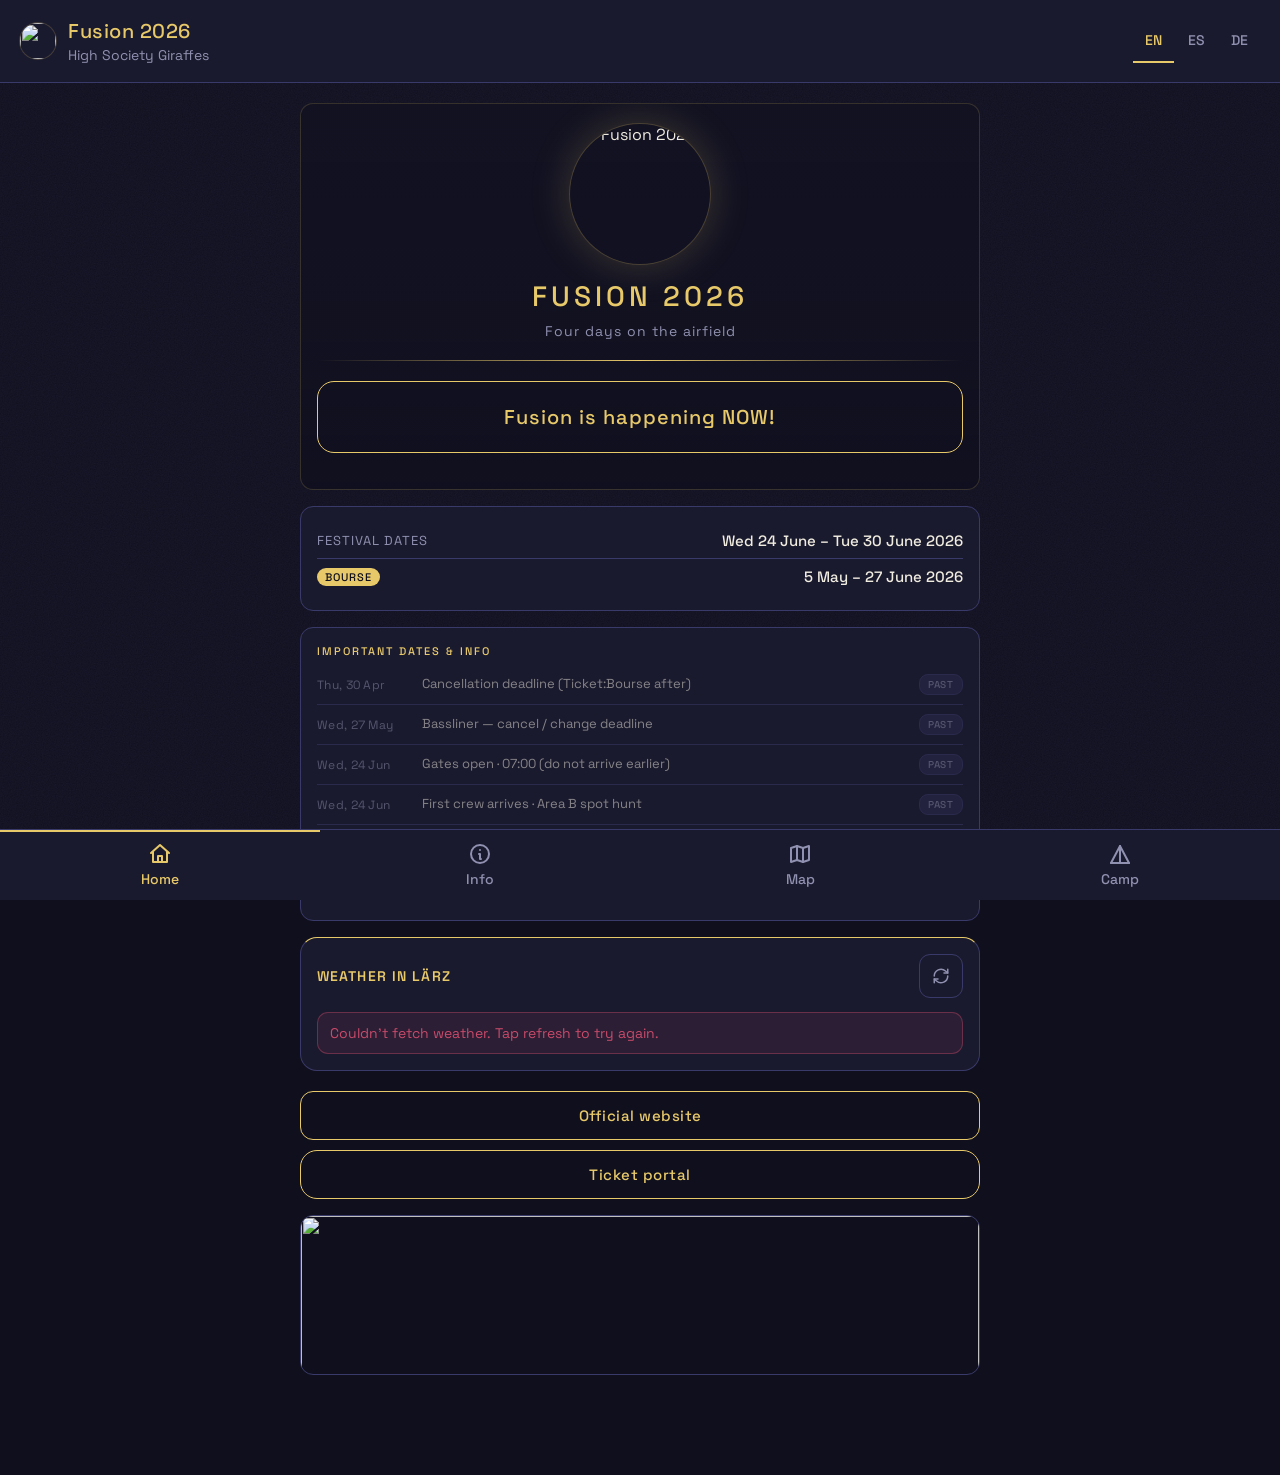
==== fusion-app.html @ be93e7bf "feat: make camp GPS & meeting point editable from the phone Adds an inline edit panel to the Camp GP" ====
<!DOCTYPE html>
<html lang="en">
<head>
  <meta charset="UTF-8">
  <meta name="viewport" content="width=device-width, initial-scale=1">
  <meta name="theme-color" content="#0f0f1e">
  <link rel="preconnect" href="https://fonts.googleapis.com">
  <link rel="preconnect" href="https://fonts.gstatic.com" crossorigin>
  <link href="https://fonts.googleapis.com/css2?family=Space+Grotesk:wght@400;500&display=swap" rel="stylesheet">
  <link rel="manifest" href="#" id="manifest-link">
  <link rel="icon" type="image/png" href="assets/fusion-icon.png">
  <link rel="apple-touch-icon" href="assets/fusion-icon.png">
  <title>Fusion 2026</title>
  <style>
    :root {
      --bg: #0f0f1e;
      --surface: #1a1a2e;
      --surface2: #2a2a4e;
      --border: #3a3a6a;
      --gold: #e8c96a;
      --magenta: #c84b6a;
      --teal: #4bc8a0;
      --violet: #7a4bc8;
      --orange: #e87a3a;
      --text: #f0ece0;
      --muted: #9090b0;
    }

    * { box-sizing: border-box; }

    html, body { margin: 0; padding: 0; }

    body {
      background: var(--bg);
      color: var(--text);
      font-family: 'Space Grotesk', system-ui, -apple-system, sans-serif;
      font-weight: 400;
      min-height: 100vh;
      background-image: url("data:image/svg+xml;utf8,<svg xmlns='http://www.w3.org/2000/svg' width='200' height='200'><filter id='n'><feTurbulence type='fractalNoise' baseFrequency='0.85' numOctaves='2' stitchTiles='stitch'/><feColorMatrix values='0 0 0 0 0.05  0 0 0 0 0.05  0 0 0 0 0.12  0 0 0 0.35 0'/></filter><rect width='100%25' height='100%25' filter='url(%23n)' opacity='0.55'/></svg>");
      background-attachment: fixed;
      padding-bottom: 80px;
    }

    header {
      display: flex;
      align-items: center;
      justify-content: space-between;
      padding: 18px 20px;
      border-bottom: 1px solid var(--border);
      background: var(--surface);
    }

    .app-heading {
      display: flex;
      align-items: center;
      gap: 12px;
      min-width: 0;
    }

    .app-logo {
      width: 36px;
      height: 36px;
      border-radius: 50%;
      object-fit: cover;
      flex-shrink: 0;
      box-shadow: 0 0 0 1px rgba(232, 201, 106, 0.2);
    }

    .app-title {
      font-size: 20px;
      font-weight: 500;
      letter-spacing: 0.5px;
      color: var(--gold);
      margin: 0;
    }

    .app-subtitle {
      font-size: 14px;
      color: var(--muted);
      margin: 2px 0 0;
    }

    .lang-switcher {
      display: flex;
      gap: 2px;
    }

    .lang-btn {
      background: transparent;
      border: none;
      color: var(--muted);
      font-family: inherit;
      font-size: 14px;
      font-weight: 500;
      padding: 10px 12px;
      min-height: 44px;
      cursor: pointer;
      border-bottom: 2px solid transparent;
      transition: color 0.15s, border-color 0.15s;
    }

    .lang-btn:hover { color: var(--text); }

    .lang-btn.active {
      color: var(--gold);
      border-bottom-color: var(--gold);
    }

    main {
      padding: 20px;
      max-width: 720px;
      margin: 0 auto;
    }

    section[id^="tab-"] { display: none; }
    section[id^="tab-"].active { display: block; }

    .rule {
      border: 0;
      height: 1px;
      background: linear-gradient(to right, transparent, var(--gold), transparent);
      margin: 20px 0;
    }

    .card {
      background: var(--surface);
      border: 1px solid var(--border);
      border-radius: 13px;
      padding: 16px;
    }

    .tab-hero {
      position: relative;
      height: 120px;
      border-radius: 13px;
      overflow: hidden;
      margin-bottom: 16px;
      background-color: var(--surface);
      background-size: cover;
      background-position: center;
      border: 1px solid var(--border);
    }

    .tab-hero::after {
      content: '';
      position: absolute;
      inset: 0;
      background: linear-gradient(
        to bottom,
        rgba(15, 15, 30, 0.15) 0%,
        rgba(15, 15, 30, 0.55) 60%,
        rgba(15, 15, 30, 0.92) 100%
      );
      pointer-events: none;
    }

    @media (min-width: 640px) {
      .tab-hero { height: 160px; }
    }

    .tab-hero-camp { background-image: url('assets/Fusion25_Turmbuhne_nacht_Medium.png'); }
    .tab-hero-info { background-image: url('assets/Fusion25_Luftschloss_Medium.png'); }
    .tab-hero-map  { background-image: url('assets/Fusion25_firespace_Medium.png'); }

    .tab-footer-art {
      display: block;
      width: 100%;
      height: 120px;
      object-fit: cover;
      object-position: center bottom;
      border-radius: 13px;
      border: 1px solid var(--border);
      margin-top: 16px;
    }
    @media (min-width: 640px) {
      .tab-footer-art { height: 160px; }
    }

    .tab-bar {
      position: fixed;
      bottom: 0;
      left: 0;
      right: 0;
      display: flex;
      background: var(--surface);
      border-top: 1px solid var(--border);
      z-index: 10;
    }

    .tab-btn {
      position: relative;
      flex: 1;
      display: flex;
      flex-direction: column;
      align-items: center;
      gap: 4px;
      padding: 10px 4px 12px;
      min-height: 56px;
      background: transparent;
      border: none;
      border-top: 2px solid transparent;
      color: var(--muted);
      font-family: inherit;
      font-size: 14px;
      font-weight: 500;
      cursor: pointer;
      transition: color 0.2s;
    }

    .tab-btn::before {
      content: '';
      position: absolute;
      top: -2px;
      left: 0;
      right: 0;
      height: 2px;
      background: var(--gold);
      transform: scaleX(0);
      transform-origin: center;
      transition: transform 0.3s cubic-bezier(0.4, 0, 0.2, 1);
    }

    .tab-btn svg {
      width: 24px;
      height: 24px;
      stroke: currentColor;
      fill: none;
      stroke-width: 2;
      stroke-linecap: round;
      stroke-linejoin: round;
    }

    .tab-btn.active {
      color: var(--gold);
    }

    .tab-btn.active::before {
      transform: scaleX(1);
    }

    .tab-btn:first-child { border-top-left-radius: 11px; }
    .tab-btn:last-child { border-top-right-radius: 11px; }
    .tab-btn:nth-child(2) { border-radius: 0; }

    .placeholder {
      color: var(--muted);
      font-style: italic;
      text-align: center;
      padding: 40px 0;
      border: 1px dashed var(--border);
      border-radius: 17px;
    }

    .poster-title {
      color: var(--gold);
      font-size: 28px;
      font-weight: 500;
      text-transform: uppercase;
      letter-spacing: 4px;
      margin: 0;
      text-align: center;
    }

    .poster-card {
      text-align: center;
      position: relative;
      overflow: hidden;
      background-image:
        linear-gradient(
          rgba(15, 15, 30, 0.78) 0%,
          rgba(15, 15, 30, 0.82) 60%,
          rgba(15, 15, 30, 0.95) 100%
        ),
        url('assets/Fusion25_Trancefloor_nacht_Medium.png');
      background-size: cover;
      background-position: center;
      border-color: rgba(232, 201, 106, 0.18);
    }

    .poster-hero {
      display: block;
      margin: 4px auto 14px;
      width: 140px;
      height: 140px;
      border-radius: 50%;
      object-fit: cover;
      box-shadow:
        0 0 40px rgba(232, 201, 106, 0.22),
        0 0 0 1px rgba(232, 201, 106, 0.18);
      animation: poster-float 6s ease-in-out infinite;
    }

    @keyframes poster-float {
      0%, 100% { transform: translateY(0); }
      50%      { transform: translateY(-4px); }
    }

    .poster-tagline {
      color: var(--muted);
      text-align: center;
      font-size: 14px;
      margin: 8px 0 0;
      letter-spacing: 1px;
    }

    .countdown {
      display: grid;
      grid-template-columns: repeat(4, 1fr);
      gap: 10px;
      margin: 8px 0 20px;
    }

    .countdown-block {
      background: var(--surface);
      border: 1px solid var(--border);
      border-radius: 13px;
      padding: 14px 6px 12px;
      text-align: center;
      animation: cd-pulse 1s ease-in-out infinite;
    }

    .countdown-block:nth-child(2) { border-radius: 17px; }
    .countdown-block:nth-child(3) { border-radius: 11px; }

    .countdown-digit {
      font-family: ui-monospace, 'SFMono-Regular', Menlo, Consolas, monospace;
      font-size: 36px;
      font-weight: 500;
      color: var(--gold);
      line-height: 1;
      letter-spacing: 1px;
    }

    .countdown-label {
      display: block;
      margin-top: 6px;
      font-size: 11px;
      color: var(--muted);
      text-transform: uppercase;
      letter-spacing: 1.5px;
    }

    .countdown-live {
      text-align: center;
      color: var(--gold);
      font-size: 20px;
      font-weight: 500;
      padding: 22px 16px;
      border: 1px solid var(--gold);
      border-radius: 17px;
      margin: 8px 0 20px;
      letter-spacing: 1px;
    }

    @keyframes cd-pulse {
      0%, 100% { opacity: 1; }
      50% { opacity: 0.85; }
    }

    .dates-card .dates-row {
      display: flex;
      align-items: center;
      justify-content: space-between;
      gap: 12px;
      padding: 8px 0;
    }

    .dates-card .dates-row + .dates-row {
      border-top: 1px solid var(--border);
    }

    /* Important dates timeline (Home tab) */
    .timeline-card { margin-top: 16px; }
    .timeline-title {
      color: var(--gold);
      font-size: 11px;
      font-weight: 500;
      text-transform: uppercase;
      letter-spacing: 2px;
      margin: 0 0 12px;
    }
    .timeline-list {
      list-style: none;
      margin: 0;
      padding: 0;
      display: grid;
      gap: 0;
    }
    .timeline-item {
      display: grid;
      grid-template-columns: minmax(95px, auto) 1fr auto;
      align-items: center;
      gap: 10px;
      padding: 9px 0;
      border-top: 1px solid var(--border);
    }
    .timeline-item:first-child { border-top: none; padding-top: 4px; }
    .timeline-date {
      color: var(--muted);
      font-size: 12px;
      letter-spacing: 0.3px;
      font-variant-numeric: tabular-nums;
    }
    .timeline-label {
      color: var(--text);
      font-size: 13px;
      line-height: 1.3;
    }
    .timeline-status {
      font-size: 10px;
      padding: 3px 8px;
      border-radius: 9px;
      text-transform: uppercase;
      letter-spacing: 0.8px;
      font-weight: 500;
      white-space: nowrap;
      border: 1px solid transparent;
    }
    .timeline-item.past { opacity: 0.5; }
    .timeline-item.past .timeline-status {
      background: var(--surface2);
      color: var(--muted);
      border-color: var(--border);
    }
    .timeline-item.today .timeline-status {
      background: var(--magenta);
      color: var(--bg);
    }
    .timeline-item.soon .timeline-status {
      background: var(--gold);
      color: var(--bg);
    }
    .timeline-item.upcoming .timeline-status {
      background: rgba(232, 201, 106, 0.15);
      color: var(--gold);
      border-color: rgba(232, 201, 106, 0.4);
    }
    .timeline-item.live .timeline-status {
      background: var(--teal);
      color: var(--bg);
    }

    .dates-label {
      color: var(--muted);
      font-size: 13px;
      text-transform: uppercase;
      letter-spacing: 1px;
    }

    .dates-value {
      color: var(--text);
      font-size: 15px;
      font-weight: 500;
      text-align: right;
    }

    .badge {
      display: inline-block;
      background: var(--gold);
      color: var(--bg);
      font-size: 11px;
      font-weight: 500;
      text-transform: uppercase;
      letter-spacing: 1px;
      padding: 2px 8px;
      border-radius: 11px;
      margin-right: 8px;
      vertical-align: middle;
    }

    .link-stack {
      display: flex;
      flex-direction: column;
      gap: 10px;
      margin-top: 20px;
    }

    .link-btn {
      display: block;
      width: 100%;
      text-align: center;
      padding: 14px 16px;
      background: transparent;
      color: var(--gold);
      border: 1px solid var(--gold);
      border-radius: 13px;
      text-decoration: none;
      font-family: inherit;
      font-size: 15px;
      font-weight: 500;
      letter-spacing: 0.5px;
      transition: background 0.15s, color 0.15s;
    }

    .link-btn:nth-child(2) { border-radius: 17px; }

    .link-btn:hover,
    .link-btn:focus {
      background: var(--gold);
      color: var(--bg);
    }

    .accordion + .accordion { margin-top: 12px; }

    /* Cross-type spacing — when an accordion is followed by a flat
       camp-section (or vice versa) on the Info tab, apply the larger
       camp-section gap so the two blocks don't crowd each other. */
    .accordion + .camp-section,
    .camp-section + .accordion { margin-top: 24px; }

    .accordion {
      background: var(--surface);
      border: 1px solid var(--border);
      border-radius: 13px;
      overflow: hidden;
    }

    .accordion:nth-of-type(2) { border-radius: 17px; }
    .accordion:nth-of-type(3) { border-radius: 11px; }

    .accordion-header {
      display: flex;
      align-items: center;
      justify-content: space-between;
      width: 100%;
      padding: 16px 18px;
      background: transparent;
      color: var(--gold);
      border: none;
      cursor: pointer;
      font-family: inherit;
      font-size: 14px;
      font-weight: 500;
      text-transform: uppercase;
      letter-spacing: 2px;
      text-align: left;
    }

    .accordion-header .chev {
      width: 14px;
      height: 14px;
      border-right: 2px solid var(--gold);
      border-bottom: 2px solid var(--gold);
      transform: rotate(45deg);
      transition: transform 0.2s;
      margin-left: 12px;
      flex-shrink: 0;
    }

    .accordion.open .accordion-header .chev { transform: rotate(-135deg); }

    .accordion-body {
      max-height: 0;
      overflow: hidden;
      padding: 0 18px;
      color: var(--text);
      font-size: 14px;
      line-height: 1.55;
      transition: max-height 0.35s ease, padding-top 0.25s ease, padding-bottom 0.25s ease;
    }

    .accordion.open .accordion-body {
      max-height: 4000px;
      padding-top: 0;
      padding-bottom: 18px;
    }

    .accordion-body .section-title {
      color: var(--gold);
      font-size: 13px;
      font-weight: 500;
      text-transform: uppercase;
      letter-spacing: 1.5px;
      margin: 14px 0 6px;
    }

    .multi-line { white-space: pre-line; }

    .rights-accent {
      border-left: 3px solid var(--gold);
      padding: 8px 12px;
      margin: 10px 0;
      background: rgba(232, 201, 106, 0.06);
      border-radius: 0 11px 11px 0;
    }

    .filter-chips {
      display: flex;
      flex-wrap: wrap;
      gap: 6px;
      margin: 4px 0 14px;
    }

    .chip {
      background: transparent;
      color: var(--muted);
      border: 1px solid var(--border);
      border-radius: 17px;
      padding: 10px 14px;
      min-height: 44px;
      font-family: inherit;
      font-size: 14px;
      font-weight: 500;
      cursor: pointer;
      letter-spacing: 0.5px;
      transition: color 0.15s, background 0.15s, border-color 0.15s;
    }

    .chip:hover { color: var(--text); }

    .chip.active {
      background: var(--gold);
      color: var(--bg);
      border-color: var(--gold);
    }

    .packing-disclaimer {
      color: var(--muted);
      font-size: 13px;
      font-style: italic;
      line-height: 1.5;
      margin: 8px 0 14px;
    }

    .packing-progress {
      margin: 6px 0 14px;
    }

    .packing-progress .bar {
      height: 6px;
      background: var(--surface2);
      border-radius: 11px;
      overflow: hidden;
    }

    .packing-progress .fill {
      height: 100%;
      width: 0%;
      background: var(--gold);
      transition: width 0.25s;
    }

    .packing-progress .label {
      color: var(--muted);
      font-size: 14px;
      margin-top: 6px;
      letter-spacing: 0.5px;
    }

    .packing-list {
      list-style: none;
      margin: 0;
      padding: 0;
      display: grid;
      gap: 6px;
    }

    .packing-item {
      display: flex;
      align-items: center;
      gap: 10px;
      padding: 12px 14px;
      min-height: 44px;
      background: var(--surface2);
      border: 1px solid var(--border);
      border-radius: 11px;
      cursor: pointer;
      transition: opacity 0.15s;
    }

    .packing-item input { accent-color: var(--gold); width: 16px; height: 16px; cursor: pointer; }

    .packing-item.checked { opacity: 0.55; }
    .packing-item.checked .packing-label { text-decoration: line-through; color: var(--muted); }
    .packing-item[hidden] { display: none; }

    /* Ensure the HTML `hidden` attribute always wins over explicit
       `display:` rules (e.g. .skeleton/.member-grid use `display: grid`,
       which otherwise beats the UA `[hidden] { display: none }`). */
    [hidden] { display: none !important; }

    .packing-label {
      color: var(--text);
      font-size: 14px;
      flex: 1;
    }

    .forum-link {
      display: inline-block;
      margin-top: 14px;
      padding: 10px 16px;
      border: 1px solid var(--gold);
      border-radius: 13px;
      color: var(--gold);
      text-decoration: none;
      font-weight: 500;
      font-size: 14px;
      letter-spacing: 0.5px;
      transition: background 0.15s, color 0.15s;
    }

    .forum-link:hover, .forum-link:focus {
      background: var(--gold);
      color: var(--bg);
    }

    /* Quick German phrases (Info → German phrases accordion) */
    .phrases-list {
      list-style: none;
      margin: 8px 0 0;
      padding: 0;
      display: grid;
      gap: 0;
    }
    .phrases-list li {
      display: grid;
      grid-template-columns: minmax(0, 1fr) minmax(0, 1fr);
      gap: 12px;
      align-items: baseline;
      padding: 8px 0;
      border-top: 1px solid var(--border);
    }
    .phrases-list li:first-child { border-top: none; padding-top: 4px; }
    .phrase-de {
      color: var(--gold);
      font-size: 14px;
      font-weight: 500;
    }
    .phrase-tr {
      color: var(--muted);
      font-size: 13px;
      line-height: 1.3;
    }

    .rules-intro {
      color: var(--text);
      font-size: 14px;
      line-height: 1.55;
      margin: 10px 0 14px;
    }

    .rules-list {
      list-style: none;
      margin: 0;
      padding: 0;
    }

    .rules-list li {
      position: relative;
      padding: 8px 0 8px 22px;
      line-height: 1.55;
      font-size: 14px;
      color: var(--text);
    }

    .rules-list li::before {
      content: '';
      position: absolute;
      left: 2px;
      top: 15px;
      width: 8px;
      height: 8px;
      background: var(--teal);
      border-radius: 50%;
    }

    .rules-list .kw {
      color: var(--gold);
      text-transform: uppercase;
      letter-spacing: 1.5px;
      font-weight: 500;
      font-size: 12px;
      display: inline-block;
      margin-right: 6px;
    }

    .rules-outro {
      text-align: center;
      font-size: 18px;
      margin: 14px 0 2px;
      opacity: 0.9;
    }

    .schedule-note {
      color: var(--muted);
      font-size: 14px;
      margin: 4px 0 12px;
    }

    .schedule-sub-title {
      color: var(--gold);
      font-size: 13px;
      font-weight: 500;
      text-transform: uppercase;
      letter-spacing: 1.5px;
      margin: 18px 0 8px;
    }

    /* Spotify embed (Program & Meetups → Crew playlist) */
    .spotify-embed {
      border-radius: 12px;
      overflow: hidden;
      margin: 4px 0 16px;
      background: var(--surface);
      border: 1px solid var(--border);
    }
    .spotify-embed iframe {
      display: block;
      width: 100%;
      height: 352px;
      border: 0;
    }

    .schedule-input-label {
      display: block;
      color: var(--muted);
      font-size: 12px;
      letter-spacing: 0.5px;
      margin-bottom: 6px;
    }

    .schedule-add {
      display: flex;
      gap: 8px;
    }

    .schedule-add input {
      flex: 1;
      background: var(--surface2);
      border: 1px solid var(--border);
      border-radius: 11px;
      padding: 10px 12px;
      color: var(--text);
      font-family: inherit;
      font-size: 14px;
      min-width: 0;
    }

    .schedule-add input:focus {
      outline: none;
      border-color: var(--gold);
    }

    .schedule-add button {
      background: var(--gold);
      color: var(--bg);
      border: none;
      border-radius: 11px;
      padding: 10px 16px;
      font-family: inherit;
      font-size: 14px;
      font-weight: 500;
      cursor: pointer;
      letter-spacing: 1px;
      text-transform: uppercase;
    }

    .schedule-list {
      list-style: none;
      margin: 10px 0 0;
      padding: 0;
      display: grid;
      gap: 6px;
    }

    .schedule-list li {
      display: flex;
      align-items: center;
      gap: 10px;
      padding: 12px 14px;
      min-height: 44px;
      background: var(--surface2);
      border: 1px solid var(--border);
      border-radius: 11px;
    }

    .schedule-list li span { flex: 1; color: var(--text); font-size: 14px; }

    .schedule-list .del {
      background: transparent;
      border: none;
      color: var(--muted);
      cursor: pointer;
      font-size: 22px;
      line-height: 1;
      padding: 10px 12px;
      min-width: 44px;
      min-height: 44px;
      border-radius: 7px;
    }

    .schedule-list .del:hover { color: var(--magenta); background: rgba(200, 75, 106, 0.1); }

    /* Camp meetups: optional day + stage tags */
    .schedule-tags-row {
      display: grid;
      grid-template-columns: 1fr 1fr;
      gap: 6px;
      margin: 6px 0;
    }
    .schedule-tags-row select {
      background: var(--surface);
      border: 1px solid var(--border);
      border-radius: 10px;
      color: var(--text);
      font: inherit;
      font-size: 13px;
      padding: 8px 10px;
    }
    .schedule-tags-row select:focus { outline: none; border-color: var(--gold); }
    .schedule-day-heading {
      color: var(--gold);
      font-size: 11px;
      font-weight: 500;
      text-transform: uppercase;
      letter-spacing: 1.5px;
      margin: 14px 0 4px;
      padding-top: 8px;
      border-top: 1px solid var(--border);
    }
    .schedule-day-heading:first-child {
      margin-top: 4px;
      padding-top: 0;
      border-top: none;
    }
    .schedule-day-heading.unscheduled {
      color: var(--muted);
    }
    .schedule-item-main { flex: 1; min-width: 0; }
    .schedule-item-text {
      color: var(--text);
      font-size: 14px;
      line-height: 1.3;
    }
    .schedule-item-tags {
      display: flex;
      flex-wrap: wrap;
      gap: 4px;
      margin-top: 4px;
    }
    .schedule-tag {
      display: inline-block;
      font-size: 10px;
      padding: 1px 6px;
      background: var(--surface2);
      border: 1px solid var(--border);
      border-radius: 7px;
      color: var(--muted);
      letter-spacing: 0.2px;
    }
    .schedule-tag.day {
      background: rgba(232, 201, 106, 0.12);
      border-color: rgba(232, 201, 106, 0.4);
      color: var(--gold);
    }

    .schedule-empty {
      color: var(--muted);
      font-style: italic;
      font-size: 14px;
      text-align: center;
      padding: 14px 0 4px;
    }

    .camp-section + .camp-section { margin-top: 24px; }

    .camp-section-title {
      display: flex;
      align-items: center;
      gap: 10px;
      color: var(--gold);
      font-size: 14px;
      font-weight: 500;
      text-transform: uppercase;
      letter-spacing: 2px;
      margin: 0 0 12px;
    }

    .headcount-badge {
      background: var(--gold);
      color: var(--bg);
      font-size: 11px;
      letter-spacing: 1px;
      padding: 3px 10px;
      border-radius: 11px;
      font-weight: 500;
      text-transform: uppercase;
    }

    /* Camp Members accordion header: title + headcount badge inline */
    .camp-members-heading {
      display: inline-flex;
      align-items: center;
      gap: 10px;
    }

    .member-grid {
      display: grid;
      gap: 10px;
      grid-template-columns: 1fr;
    }

    @media (min-width: 640px) {
      .member-grid { grid-template-columns: 1fr 1fr; }
    }

    .member-card {
      background: var(--surface);
      border: 1px solid var(--border);
      border-radius: 13px;
      padding: 12px 14px;
      display: flex;
      align-items: center;
      gap: 12px;
      min-height: 60px;
    }

    .member-card:nth-child(even) { border-radius: 17px; }

    .member-avatar {
      width: 40px;
      height: 40px;
      border-radius: 50%;
      overflow: hidden;
      flex-shrink: 0;
      background: var(--surface2);
    }
    .member-avatar img,
    .member-avatar svg {
      display: block;
      width: 100%;
      height: 100%;
      object-fit: cover;
    }

    .member-main { min-width: 0; flex: 1; }
    .member-name { font-size: 16px; font-weight: 500; color: var(--text); line-height: 1.25; }
    .member-arrival { color: var(--muted); font-size: 13px; display: block; margin-top: 2px; }
    .member-note {
      color: var(--muted);
      font-size: 12px;
      font-style: italic;
      display: block;
      margin-top: 3px;
      opacity: 0.85;
    }

    .skeleton { display: grid; gap: 10px; }
    .skeleton-card {
      height: 58px;
      border-radius: 13px;
      background: linear-gradient(90deg, var(--surface) 0%, var(--surface2) 50%, var(--surface) 100%);
      background-size: 200% 100%;
      animation: skel 1.4s ease-in-out infinite;
    }
    @keyframes skel {
      0% { background-position: 200% 0; }
      100% { background-position: -200% 0; }
    }

    .error-banner {
      background: rgba(200, 75, 106, 0.12);
      border: 1px solid var(--magenta);
      color: var(--text);
      padding: 10px 14px;
      border-radius: 11px;
      font-size: 14px;
      margin-bottom: 10px;
      line-height: 1.4;
    }

    .subtabs {
      display: flex;
      gap: 6px;
      background: var(--surface);
      border: 1px solid var(--border);
      border-radius: 13px;
      padding: 4px;
      margin-bottom: 12px;
    }

    .subtab {
      flex: 1;
      background: transparent;
      color: var(--muted);
      border: none;
      padding: 12px 10px;
      min-height: 44px;
      border-radius: 11px;
      font-family: inherit;
      font-size: 14px;
      font-weight: 500;
      letter-spacing: 0.5px;
      cursor: pointer;
      transition: background 0.15s, color 0.15s;
    }

    .subtab.active { background: var(--gold); color: var(--bg); }

    .arrival-table-wrap {
      background: var(--surface);
      border: 1px solid var(--border);
      border-radius: 13px;
      overflow-x: auto;
    }

    .arrival-table {
      width: 100%;
      border-collapse: collapse;
      font-size: 14px;
    }

    .arrival-table thead th {
      position: sticky;
      top: 0;
      z-index: 1;
      background: var(--surface2);
      color: var(--muted);
      text-transform: uppercase;
      letter-spacing: 1px;
      font-size: 11px;
      font-weight: 500;
      padding: 10px 12px;
      text-align: left;
      border-bottom: 1px solid var(--border);
      white-space: nowrap;
    }

    .arrival-table thead th.sortable { cursor: pointer; user-select: none; }
    .arrival-table thead th.sortable:hover { color: var(--text); }
    .arrival-table thead th.sort-asc::after { content: ' \25B2'; color: var(--gold); }
    .arrival-table thead th.sort-desc::after { content: ' \25BC'; color: var(--gold); }

    .arrival-table tbody td {
      padding: 10px 12px;
      vertical-align: top;
      color: var(--text);
    }

    .arrival-table tbody tr:nth-child(even) { background: rgba(255, 255, 255, 0.025); }
    .arrival-table tbody tr + tr td { border-top: 1px solid var(--border); }

    .arrival-empty {
      padding: 18px;
      text-align: center;
      color: var(--muted);
      font-style: italic;
      font-size: 14px;
    }

    .train-note {
      background: var(--surface);
      border: 1px solid var(--border);
      border-left: 4px solid var(--teal);
      border-radius: 11px;
      padding: 12px 14px;
      color: var(--text);
      font-size: 14px;
      line-height: 1.5;
      margin-bottom: 14px;
    }

    .carpool-list { display: grid; gap: 10px; }

    .carpool-card {
      background: var(--surface);
      border: 1px solid var(--border);
      border-radius: 13px;
      padding: 14px 16px;
      display: grid;
      gap: 6px;
    }
    .carpool-card .row {
      display: flex;
      justify-content: space-between;
      align-items: center;
      gap: 10px;
    }
    .carpool-card .name { font-size: 16px; font-weight: 500; color: var(--text); }
    .carpool-card .seats-badge {
      background: var(--teal);
      color: var(--bg);
      padding: 3px 10px;
      border-radius: 11px;
      font-size: 11px;
      font-weight: 500;
      letter-spacing: 0.5px;
      text-transform: uppercase;
      white-space: nowrap;
    }
    .carpool-card .meta { color: var(--muted); font-size: 14px; }
    .carpool-card .contact {
      color: var(--gold);
      font-size: 14px;
      text-decoration: none;
      word-break: break-all;
    }
    .carpool-card .del {
      justify-self: end;
      background: transparent;
      border: none;
      color: var(--muted);
      cursor: pointer;
      font-size: 22px;
      line-height: 1;
      padding: 10px 12px;
      min-width: 44px;
      min-height: 44px;
      border-radius: 7px;
    }
    .carpool-card .del:hover { color: var(--magenta); background: rgba(200, 75, 106, 0.1); }

    .carpool-empty {
      color: var(--muted);
      font-style: italic;
      font-size: 14px;
      text-align: center;
      padding: 14px 0;
    }

    .carpool-form {
      background: var(--surface2);
      border: 1px solid var(--border);
      border-radius: 13px;
      padding: 14px;
      margin-top: 12px;
      display: grid;
      gap: 10px;
    }

    .carpool-form label {
      display: grid;
      gap: 4px;
      font-size: 11px;
      color: var(--muted);
      text-transform: uppercase;
      letter-spacing: 1px;
    }

    .carpool-form input,
    .carpool-form textarea {
      background: var(--surface);
      border: 1px solid var(--border);
      border-radius: 11px;
      padding: 10px 12px;
      color: var(--text);
      font-family: inherit;
      font-size: 14px;
      font-weight: 400;
      letter-spacing: normal;
      text-transform: none;
      min-width: 0;
    }

    .carpool-form textarea { resize: vertical; min-height: 80px; line-height: 1.4; }

    .carpool-form input:focus,
    .carpool-form textarea:focus { outline: none; border-color: var(--gold); }

    .carpool-form button {
      background: var(--gold);
      color: var(--bg);
      border: none;
      border-radius: 11px;
      padding: 14px;
      min-height: 48px;
      font-family: inherit;
      font-size: 14px;
      font-weight: 500;
      letter-spacing: 1px;
      text-transform: uppercase;
      cursor: pointer;
      margin-top: 4px;
    }

    .whatsapp-btn {
      display: flex;
      align-items: center;
      justify-content: center;
      gap: 14px;
      width: 100%;
      padding: 18px 20px;
      background: transparent;
      border: 2px solid var(--gold);
      border-radius: 17px;
      color: var(--gold);
      font-family: inherit;
      font-size: 16px;
      font-weight: 500;
      letter-spacing: 1.5px;
      text-transform: uppercase;
      text-decoration: none;
      transition: background 0.15s, color 0.15s;
    }

    .whatsapp-btn:hover, .whatsapp-btn:focus {
      background: var(--gold);
      color: var(--bg);
    }

    .whatsapp-btn svg {
      width: 30px;
      height: 30px;
      fill: #25D366;
      flex-shrink: 0;
    }

    .budget-summary {
      background: var(--surface);
      border: 1px solid var(--border);
      border-radius: 13px;
      padding: 14px 16px;
      display: flex;
      gap: 14px;
      flex-wrap: wrap;
      margin-bottom: 12px;
    }

    .budget-summary .stat {
      flex: 1 1 40%;
      min-width: 120px;
    }

    .budget-summary .stat-label {
      color: var(--muted);
      font-size: 11px;
      text-transform: uppercase;
      letter-spacing: 1px;
      margin-bottom: 4px;
    }

    .budget-summary .stat-value {
      color: var(--gold);
      font-size: 22px;
      font-weight: 500;
      font-family: ui-monospace, 'SFMono-Regular', Menlo, Consolas, monospace;
    }

    .budget-list { display: grid; gap: 8px; margin-bottom: 8px; }

    .budget-item {
      background: var(--surface);
      border: 1px solid var(--border);
      border-radius: 11px;
      padding: 10px 12px;
      display: grid;
      grid-template-columns: 1fr auto auto;
      gap: 10px;
      align-items: center;
    }

    .budget-item .desc { color: var(--text); font-size: 14px; }
    .budget-item .who {
      color: var(--muted);
      font-size: 14px;
      display: block;
      margin-top: 2px;
    }
    .budget-item .amt {
      color: var(--gold);
      font-weight: 500;
      font-family: ui-monospace, 'SFMono-Regular', Menlo, Consolas, monospace;
      font-size: 14px;
      white-space: nowrap;
    }

    .budget-item .del {
      background: transparent;
      border: none;
      color: var(--muted);
      cursor: pointer;
      font-size: 22px;
      line-height: 1;
      padding: 10px 12px;
      min-width: 44px;
      min-height: 44px;
      border-radius: 7px;
    }
    .budget-item .del:hover { color: var(--magenta); background: rgba(200, 75, 106, 0.1); }

    .budget-form {
      background: var(--surface2);
      border: 1px solid var(--border);
      border-radius: 13px;
      padding: 14px;
      display: grid;
      gap: 10px;
      margin: 10px 0 12px;
    }

    .budget-form label {
      display: grid;
      gap: 4px;
      font-size: 11px;
      color: var(--muted);
      text-transform: uppercase;
      letter-spacing: 1px;
    }

    .budget-form input,
    .budget-form select {
      background: var(--surface);
      border: 1px solid var(--border);
      border-radius: 11px;
      padding: 10px 12px;
      color: var(--text);
      font-family: inherit;
      font-size: 14px;
      font-weight: 400;
      letter-spacing: normal;
      text-transform: none;
      min-width: 0;
    }

    .budget-form input:focus, .budget-form select:focus {
      outline: none;
      border-color: var(--gold);
    }

    .budget-form button {
      background: var(--gold);
      color: var(--bg);
      border: none;
      border-radius: 11px;
      padding: 14px;
      min-height: 48px;
      font-family: inherit;
      font-size: 14px;
      font-weight: 500;
      letter-spacing: 1px;
      text-transform: uppercase;
      cursor: pointer;
      margin-top: 4px;
    }

    .budget-export {
      background: transparent;
      color: var(--gold);
      border: 1px solid var(--gold);
      border-radius: 11px;
      padding: 12px 16px;
      min-height: 44px;
      font-family: inherit;
      font-size: 14px;
      font-weight: 500;
      letter-spacing: 1px;
      text-transform: uppercase;
      cursor: pointer;
      transition: background 0.15s, color 0.15s;
    }

    .budget-export:hover, .budget-export:focus {
      background: var(--gold);
      color: var(--bg);
    }

    .budget-export.copied {
      background: var(--teal);
      border-color: var(--teal);
      color: var(--bg);
    }

    /* ===== Budget v2 ===== */
    .budget-sub-label {
      color: var(--muted);
      font-size: 11px;
      text-transform: uppercase;
      letter-spacing: 1.5px;
      margin-bottom: 8px;
    }
    .budget-subheading {
      color: var(--gold);
      font-size: 12px;
      font-weight: 500;
      text-transform: uppercase;
      letter-spacing: 2px;
      margin: 20px 0 10px;
      padding-top: 16px;
      border-top: 1px solid var(--border);
    }

    /* Empty-state CTA shown until the first expense is added */
    .budget-empty-state {
      text-align: center;
      padding: 18px 14px 14px;
      background: var(--surface);
      border: 1px solid var(--border);
      border-radius: 13px;
    }
    .budget-empty-intro {
      color: var(--muted);
      font-size: 14px;
      margin: 0 0 14px;
      line-height: 1.4;
    }
    .budget-empty-cta {
      background: var(--gold);
      color: var(--bg);
      border: none;
      border-radius: 11px;
      padding: 10px 18px;
      font: inherit;
      font-size: 14px;
      font-weight: 500;
      cursor: pointer;
      letter-spacing: 0.3px;
    }
    .budget-empty-cta:hover { opacity: 0.92; }

    .budget-members-block { margin-bottom: 16px; }
    .budget-members-list {
      display: flex;
      flex-wrap: wrap;
      gap: 6px;
      margin-bottom: 10px;
      min-height: 28px;
    }
    .budget-member-chip {
      display: inline-flex;
      align-items: center;
      gap: 4px;
      background: var(--surface2);
      border: 1px solid var(--border);
      border-radius: 14px;
      padding: 4px 4px 4px 10px;
      font-size: 13px;
      color: var(--text);
    }
    .budget-member-remove {
      display: inline-flex;
      align-items: center;
      justify-content: center;
      width: 18px;
      height: 18px;
      border: none;
      background: transparent;
      color: var(--muted);
      font-size: 16px;
      line-height: 1;
      cursor: pointer;
      border-radius: 50%;
      padding: 0;
    }
    .budget-member-remove:hover { color: var(--magenta); background: rgba(200, 75, 106, 0.1); }
    .budget-members-add {
      display: flex;
      gap: 6px;
    }
    .budget-members-add input {
      flex: 1;
      background: var(--surface);
      border: 1px solid var(--border);
      border-radius: 10px;
      color: var(--text);
      font: inherit;
      font-size: 14px;
      padding: 8px 10px;
    }
    .budget-members-add input:focus { outline: none; border-color: var(--gold); }
    .budget-members-add button {
      background: transparent;
      border: 1px solid var(--gold);
      color: var(--gold);
      border-radius: 10px;
      font: inherit;
      font-size: 13px;
      padding: 8px 14px;
      cursor: pointer;
      font-weight: 500;
    }
    .budget-members-add button:hover { background: var(--gold); color: var(--bg); }

    .budget-form-v2 {
      display: grid;
      gap: 10px;
      padding: 14px;
      background: var(--surface);
      border: 1px solid var(--border);
      border-radius: 13px;
      margin-bottom: 14px;
    }
    .budget-form-grid {
      display: grid;
      grid-template-columns: 1fr 1fr;
      gap: 10px;
    }
    .budget-form-v2 label {
      display: flex;
      flex-direction: column;
      gap: 4px;
      font-size: 12px;
      color: var(--muted);
      text-transform: uppercase;
      letter-spacing: 0.5px;
    }
    .budget-form-v2 label span { letter-spacing: 1px; }
    .budget-form-v2 input,
    .budget-form-v2 select {
      background: var(--surface2);
      border: 1px solid var(--border);
      border-radius: 10px;
      color: var(--text);
      font: inherit;
      font-size: 14px;
      padding: 8px 10px;
      text-transform: none;
      letter-spacing: normal;
    }
    .budget-form-v2 input:focus,
    .budget-form-v2 select:focus { outline: none; border-color: var(--gold); }
    .budget-form-v2 button[type="submit"] {
      background: var(--gold);
      color: var(--bg);
      border: none;
      border-radius: 11px;
      font: inherit;
      font-size: 14px;
      font-weight: 500;
      padding: 10px 14px;
      cursor: pointer;
    }
    .budget-form-v2 button[type="submit"]:hover { opacity: 0.92; }

    .budget-split-block { margin-top: 2px; }
    .budget-split-options {
      display: grid;
      grid-template-columns: 1fr 1fr;
      gap: 6px;
    }
    .budget-split-option {
      display: flex;
      align-items: center;
      gap: 8px;
      background: var(--surface2);
      border: 1px solid var(--border);
      border-radius: 10px;
      padding: 7px 10px;
      font-size: 13px;
      color: var(--text);
      cursor: pointer;
      text-transform: none;
      letter-spacing: normal;
    }
    .budget-split-option input { accent-color: var(--gold); width: 15px; height: 15px; }

    .budget-filters {
      display: flex;
      flex-wrap: wrap;
      gap: 6px;
      margin-bottom: 10px;
    }
    .budget-filter-chip {
      background: var(--surface);
      border: 1px solid var(--border);
      color: var(--muted);
      border-radius: 14px;
      padding: 5px 11px;
      font: inherit;
      font-size: 12px;
      cursor: pointer;
      letter-spacing: 0.5px;
    }
    .budget-filter-chip:hover { color: var(--text); }
    .budget-filter-chip.active {
      background: var(--gold);
      color: var(--bg);
      border-color: var(--gold);
      font-weight: 500;
    }

    .budget-item-v2 {
      display: grid;
      grid-template-columns: auto 1fr auto auto;
      align-items: center;
      gap: 10px;
      background: var(--surface);
      border: 1px solid var(--border);
      border-radius: 13px;
      padding: 10px 12px;
    }
    .budget-item-icon {
      width: 30px;
      height: 30px;
      display: flex;
      align-items: center;
      justify-content: center;
      border-radius: 9px;
      background: var(--surface2);
    }
    .budget-item-main { min-width: 0; }
    .budget-item-desc {
      color: var(--text);
      font-size: 14px;
      line-height: 1.25;
      white-space: nowrap;
      overflow: hidden;
      text-overflow: ellipsis;
    }
    .budget-item-meta {
      display: flex;
      flex-wrap: wrap;
      gap: 6px;
      margin-top: 3px;
      color: var(--muted);
      font-size: 11px;
    }
    .budget-item-date { opacity: 0.8; }
    .budget-paid-badge {
      background: rgba(75, 200, 160, 0.15);
      border: 1px solid rgba(75, 200, 160, 0.4);
      color: var(--teal);
      border-radius: 10px;
      padding: 1px 7px;
      font-size: 11px;
      letter-spacing: 0.3px;
    }
    .budget-split-text {
      font-size: 11px;
      opacity: 0.85;
    }
    .budget-item-amount {
      color: var(--gold);
      font-weight: 500;
      font-size: 14px;
      font-variant-numeric: tabular-nums;
    }
    .budget-item-del {
      background: transparent;
      border: none;
      color: var(--muted);
      font-size: 18px;
      cursor: pointer;
      width: 28px;
      height: 28px;
      border-radius: 50%;
      display: inline-flex;
      align-items: center;
      justify-content: center;
      padding: 0;
    }
    .budget-item-del:hover { color: var(--magenta); background: rgba(200, 75, 106, 0.1); }
    .budget-item-del.confirm {
      background: var(--magenta);
      color: var(--bg);
    }

    .budget-empty {
      text-align: center;
      color: var(--muted);
      font-size: 13px;
      padding: 20px 10px;
      margin: 0;
    }

    .budget-total-line {
      display: flex;
      justify-content: space-between;
      align-items: baseline;
      padding: 12px 0 4px;
      color: var(--muted);
      font-size: 11px;
      text-transform: uppercase;
      letter-spacing: 1.5px;
    }
    .budget-total-value {
      color: var(--gold);
      font-size: 22px;
      font-weight: 500;
      letter-spacing: 0;
      font-variant-numeric: tabular-nums;
    }

    /* Part B: breakdown + settlements */
    .budget-breakdown, .budget-settlements {
      margin-top: 6px;
    }
    .budget-breakdown-grid {
      display: grid;
      grid-template-columns: 1fr 1fr;
      gap: 8px;
    }
    .budget-breakdown-card {
      background: var(--surface);
      border: 1px solid var(--border);
      border-radius: 13px;
      padding: 10px 12px;
    }
    .budget-breakdown-card.owed { border-color: rgba(75, 200, 160, 0.45); }
    .budget-breakdown-card.owes { border-color: rgba(200, 75, 106, 0.45); }
    .budget-breakdown-name {
      color: var(--text);
      font-size: 14px;
      font-weight: 500;
      margin-bottom: 6px;
    }
    .budget-breakdown-rows { display: grid; gap: 2px; margin-bottom: 6px; }
    .budget-breakdown-row {
      display: flex;
      justify-content: space-between;
      color: var(--muted);
      font-size: 11px;
      letter-spacing: 0.3px;
      font-variant-numeric: tabular-nums;
    }
    .budget-breakdown-balance {
      display: flex;
      align-items: center;
      justify-content: space-between;
      gap: 6px;
      padding-top: 4px;
      border-top: 1px dashed var(--border);
    }
    .budget-breakdown-balance strong {
      font-size: 14px;
      font-variant-numeric: tabular-nums;
      color: var(--text);
      font-weight: 500;
    }
    .budget-breakdown-card.owed .budget-breakdown-balance strong { color: var(--teal); }
    .budget-breakdown-card.owes .budget-breakdown-balance strong { color: var(--magenta); }

    .budget-badge-teal,
    .budget-badge-magenta,
    .budget-badge-muted {
      display: inline-block;
      font-size: 10px;
      text-transform: uppercase;
      letter-spacing: 1px;
      padding: 2px 6px;
      border-radius: 8px;
      border: 1px solid;
    }
    .budget-badge-teal {
      color: var(--teal);
      background: rgba(75, 200, 160, 0.12);
      border-color: rgba(75, 200, 160, 0.45);
    }
    .budget-badge-magenta {
      color: var(--magenta);
      background: rgba(200, 75, 106, 0.12);
      border-color: rgba(200, 75, 106, 0.45);
    }
    .budget-badge-muted {
      color: var(--muted);
      background: var(--surface2);
      border-color: var(--border);
    }

    .budget-share-line {
      display: flex;
      justify-content: space-between;
      align-items: baseline;
      margin-top: 10px;
      color: var(--muted);
      font-size: 11px;
      text-transform: uppercase;
      letter-spacing: 1.5px;
    }
    .budget-share-line #budget-share-value {
      color: var(--gold);
      font-size: 16px;
      font-weight: 500;
      text-transform: none;
      letter-spacing: 0;
      font-variant-numeric: tabular-nums;
    }

    .budget-settlement {
      display: grid;
      grid-template-columns: 1fr auto auto;
      align-items: center;
      gap: 10px;
      padding: 10px 12px;
      background: var(--surface);
      border: 1px solid var(--border);
      border-radius: 13px;
      margin-bottom: 6px;
    }
    .budget-settlement-text {
      color: var(--text);
      font-size: 14px;
    }
    .budget-settlement-text strong { color: var(--gold); font-weight: 500; }
    .budget-settlement-amount {
      color: var(--text);
      font-size: 14px;
      font-weight: 500;
      font-variant-numeric: tabular-nums;
    }
    .budget-settlement-btn {
      background: transparent;
      border: 1px solid var(--teal);
      color: var(--teal);
      border-radius: 10px;
      font: inherit;
      font-size: 12px;
      padding: 5px 10px;
      cursor: pointer;
      letter-spacing: 0.3px;
    }
    .budget-settlement-btn:hover { background: var(--teal); color: var(--bg); }
    .budget-all-settled {
      color: var(--teal);
      background: rgba(75, 200, 160, 0.1);
      border: 1px solid rgba(75, 200, 160, 0.4);
      border-radius: 11px;
      padding: 10px 14px;
      margin: 0;
      font-size: 13px;
      text-align: center;
    }

    .admin-settlements-list {
      display: grid;
      gap: 6px;
      margin-top: 8px;
    }

    /* Part C: category chart */
    .budget-chart-row {
      display: grid;
      grid-template-columns: 110px 1fr 100px;
      align-items: center;
      gap: 10px;
      margin-bottom: 6px;
    }
    .budget-chart-label {
      display: flex;
      align-items: center;
      gap: 6px;
      font-size: 12px;
      color: var(--text);
      overflow: hidden;
      text-overflow: ellipsis;
      white-space: nowrap;
    }
    .budget-chart-swatch {
      width: 10px;
      height: 10px;
      border-radius: 3px;
      flex-shrink: 0;
    }
    .budget-chart-bar {
      width: 100%;
      height: 12px;
      line-height: 0;
    }
    .budget-chart-bar svg {
      width: 100%;
      height: 100%;
      display: block;
    }
    .budget-chart-value {
      font-size: 12px;
      color: var(--muted);
      font-variant-numeric: tabular-nums;
      text-align: right;
      white-space: nowrap;
    }

    .equip-list { display: grid; gap: 6px; margin-top: 4px; }

    .equip-item {
      display: grid;
      grid-template-columns: auto 1fr auto;
      gap: 10px;
      align-items: center;
      padding: 10px 12px;
      background: var(--surface2);
      border: 1px solid var(--border);
      border-radius: 11px;
    }

    .equip-item input[type="checkbox"] {
      accent-color: var(--gold);
      width: 18px;
      height: 18px;
      cursor: pointer;
    }

    .equip-item .equip-main { min-width: 0; }
    .equip-item .equip-name { color: var(--text); font-size: 14px; font-weight: 500; display: block; }
    .equip-item .equip-sub { display: flex; gap: 6px; align-items: center; margin-top: 4px; }
    .equip-item .equip-who-label {
      color: var(--muted);
      font-size: 10px;
      letter-spacing: 1px;
      text-transform: uppercase;
      white-space: nowrap;
    }
    .equip-item input[type="text"] {
      background: var(--surface);
      border: 1px solid var(--border);
      border-radius: 9px;
      padding: 8px 10px;
      color: var(--text);
      font-family: inherit;
      font-size: 14px;
      min-width: 0;
      flex: 1;
    }
    .equip-item input[type="text"]:focus { outline: none; border-color: var(--gold); }
    .equip-item.done .equip-name { text-decoration: line-through; color: var(--muted); }

    .equip-item .equip-del {
      background: transparent;
      border: none;
      color: var(--muted);
      cursor: pointer;
      padding: 6px 8px;
      min-width: 36px;
      min-height: 36px;
      border-radius: 7px;
      font-size: 18px;
      line-height: 1;
      transition: color 0.15s, background 0.15s;
    }
    .equip-item .equip-del:hover { color: var(--magenta); background: rgba(200, 75, 106, 0.1); }

    .equip-add-form {
      display: flex;
      gap: 8px;
      margin: 4px 0 10px;
    }
    .equip-add-form input {
      flex: 1;
      background: var(--surface);
      border: 1px solid var(--border);
      border-radius: 11px;
      padding: 10px 12px;
      color: var(--text);
      font-family: inherit;
      font-size: 14px;
      min-width: 0;
    }
    .equip-add-form input:focus { outline: none; border-color: var(--gold); }
    .equip-add-form button {
      background: var(--gold);
      color: var(--bg);
      border: none;
      border-radius: 11px;
      padding: 10px 18px;
      min-height: 44px;
      font-family: inherit;
      font-size: 13px;
      font-weight: 500;
      letter-spacing: 1px;
      text-transform: uppercase;
      cursor: pointer;
    }

    .gps-card {
      background: var(--surface);
      border: 1px solid var(--border);
      border-radius: 17px;
      padding: 18px;
      text-align: center;
      margin-bottom: 12px;
    }

    .gps-label {
      color: var(--muted);
      font-size: 11px;
      text-transform: uppercase;
      letter-spacing: 1.5px;
      margin-bottom: 8px;
    }

    .gps-coords {
      color: var(--gold);
      font-family: ui-monospace, 'SFMono-Regular', Menlo, Consolas, monospace;
      font-size: 22px;
      font-weight: 500;
      letter-spacing: 1.5px;
    }

    .gps-buttons { display: grid; gap: 10px; margin-bottom: 12px; }

    .gps-btn {
      display: flex;
      align-items: center;
      justify-content: center;
      width: 100%;
      min-height: 48px;
      text-align: center;
      padding: 14px;
      background: transparent;
      border: 1px solid var(--gold);
      border-radius: 13px;
      color: var(--gold);
      text-decoration: none;
      font-size: 14px;
      font-weight: 500;
      letter-spacing: 1px;
      text-transform: uppercase;
      transition: background 0.15s, color 0.15s;
    }
    .gps-btn:hover, .gps-btn:focus { background: var(--gold); color: var(--bg); }

    .gps-edit-btn {
      display: block;
      width: 100%;
      margin-top: 10px;
      padding: 12px;
      background: transparent;
      border: 1px dashed var(--border);
      border-radius: 13px;
      color: var(--muted);
      font-size: 13px;
      cursor: pointer;
      text-align: center;
      transition: border-color 0.15s, color 0.15s;
    }
    .gps-edit-btn:hover { border-color: var(--gold); color: var(--gold); }
    .gps-edit-panel {
      margin-top: 12px;
      background: var(--surface);
      border: 1px solid var(--border);
      border-radius: 17px;
      padding: 16px;
      display: flex;
      flex-direction: column;
      gap: 8px;
    }
    .gps-edit-panel[hidden] { display: none; }
    .gps-edit-label {
      font-size: 11px;
      text-transform: uppercase;
      letter-spacing: 1px;
      color: var(--muted);
      margin-bottom: 2px;
    }
    .gps-edit-input {
      width: 100%;
      box-sizing: border-box;
      padding: 10px 12px;
      background: var(--bg);
      border: 1px solid var(--border);
      border-radius: 10px;
      color: var(--text);
      font-size: 15px;
    }
    .gps-edit-input:focus { outline: none; border-color: var(--gold); }
    .gps-edit-actions { display: flex; gap: 10px; margin-top: 4px; }
    .gps-edit-save {
      flex: 1;
      padding: 12px;
      background: var(--gold);
      color: var(--bg);
      border: none;
      border-radius: 12px;
      font-size: 14px;
      font-weight: 700;
      cursor: pointer;
    }
    .gps-edit-cancel {
      flex: 1;
      padding: 12px;
      background: transparent;
      color: var(--muted);
      border: 1px solid var(--border);
      border-radius: 12px;
      font-size: 14px;
      cursor: pointer;
    }

    .meeting-card {
      background: var(--surface);
      border: 1px solid var(--border);
      border-left: 4px solid var(--gold);
      border-radius: 11px;
      padding: 14px 16px;
      color: var(--text);
      font-size: 14px;
      line-height: 1.55;
    }
    .meeting-card .meet-desc { margin: 0 0 8px; color: var(--text); font-size: 14px; }
    .meeting-card .meet-reassure { color: var(--muted); font-style: italic; margin: 0; font-size: 14px; }

    .weather-card {
      margin-top: 16px;
      background: var(--surface);
      border: 1px solid var(--border);
      border-top: 1px solid var(--gold);
      border-radius: 17px;
      padding: 16px;
    }
    .weather-header {
      display: flex;
      align-items: center;
      justify-content: space-between;
      margin-bottom: 14px;
    }
    .weather-title {
      margin: 0;
      font-family: 'Space Grotesk', sans-serif;
      font-weight: 600;
      font-size: 14px;
      letter-spacing: 0.08em;
      text-transform: uppercase;
      color: var(--gold);
    }
    .weather-refresh {
      min-width: 44px;
      min-height: 44px;
      background: transparent;
      border: 1px solid var(--border);
      border-radius: 11px;
      color: var(--muted);
      cursor: pointer;
      display: inline-flex;
      align-items: center;
      justify-content: center;
      padding: 8px;
      transition: background 0.15s, color 0.15s, border-color 0.15s;
    }
    .weather-refresh:hover, .weather-refresh:focus {
      background: var(--surface2);
      color: var(--gold);
      border-color: var(--gold);
    }
    .weather-refresh svg { display: block; }
    .weather-refresh.wx-loading svg { animation: wx-spin 0.8s linear infinite; }
    @keyframes wx-spin {
      from { transform: rotate(0deg); }
      to { transform: rotate(360deg); }
    }
    .weather-current {
      display: grid;
      grid-template-columns: auto 1fr;
      gap: 14px;
      align-items: center;
      padding-bottom: 14px;
      border-bottom: 1px solid var(--border);
    }
    .weather-icon { width: 48px; height: 48px; flex-shrink: 0; }
    .weather-current-text { min-width: 0; }
    .weather-temp {
      font-family: 'Space Grotesk', sans-serif;
      font-size: 32px;
      font-weight: 700;
      color: var(--gold);
      line-height: 1;
    }
    .weather-condition {
      margin-top: 4px;
      color: var(--muted);
      font-size: 14px;
    }
    .weather-stats {
      display: grid;
      grid-template-columns: 1fr 1fr;
      gap: 10px;
      margin-top: 14px;
    }
    .weather-stat {
      background: var(--surface2);
      border-radius: 11px;
      padding: 10px 12px;
    }
    .weather-stat-label {
      font-size: 11px;
      letter-spacing: 0.06em;
      text-transform: uppercase;
      color: var(--muted);
    }
    .weather-stat-value {
      margin-top: 2px;
      color: var(--text);
      font-size: 14px;
      font-weight: 600;
    }
    .weather-forecast-title {
      margin: 16px 0 10px;
      font-family: 'Space Grotesk', sans-serif;
      font-size: 12px;
      letter-spacing: 0.08em;
      text-transform: uppercase;
      color: var(--muted);
    }
    .weather-forecast {
      display: flex;
      gap: 8px;
      overflow-x: auto;
      padding-bottom: 4px;
      -webkit-overflow-scrolling: touch;
    }
    .weather-forecast::-webkit-scrollbar { height: 4px; }
    .weather-forecast::-webkit-scrollbar-thumb { background: var(--border); border-radius: 2px; }
    .weather-day {
      flex: 0 0 auto;
      min-width: 72px;
      background: var(--surface2);
      border: 1px solid var(--border);
      border-radius: 11px;
      padding: 10px;
      text-align: center;
    }
    .weather-day-label {
      font-size: 11px;
      letter-spacing: 0.06em;
      text-transform: uppercase;
      color: var(--muted);
      font-weight: 600;
    }
    .weather-day-icon {
      width: 28px;
      height: 28px;
      margin: 6px auto 4px;
      display: block;
    }
    .weather-day-temps {
      font-size: 14px;
      color: var(--text);
    }
    .weather-day-temps .wx-hi { color: var(--gold); font-weight: 600; }
    .weather-day-temps .wx-sep { color: var(--muted); margin: 0 3px; }
    .weather-day-temps .wx-lo { color: var(--muted); }

    .weather-skeleton {
      background: linear-gradient(90deg, var(--surface2) 0%, var(--border) 50%, var(--surface2) 100%);
      background-size: 200% 100%;
      animation: wx-pulse 1.4s ease-in-out infinite;
      border-radius: 8px;
    }
    @keyframes wx-pulse {
      0% { background-position: 200% 0; }
      100% { background-position: -200% 0; }
    }
    .sk-icon { width: 48px; height: 48px; border-radius: 50%; }
    .sk-temp { width: 90px; height: 32px; }
    .sk-cond { width: 140px; height: 14px; margin-top: 6px; }
    .sk-stat { height: 46px; }
    .sk-day { width: 72px; height: 92px; border-radius: 11px; flex-shrink: 0; }

    .weather-banner {
      margin-top: 10px;
      padding: 10px 12px;
      border-radius: 11px;
      font-size: 14px;
      line-height: 1.45;
    }
    .weather-banner.wx-error {
      background: rgba(200, 75, 106, 0.1);
      border: 1px solid rgba(200, 75, 106, 0.4);
      color: var(--magenta);
    }
    .weather-banner.wx-offline {
      background: var(--surface2);
      border: 1px solid var(--border);
      color: var(--muted);
    }

    .sitemap-intro { margin: 0 0 10px; color: var(--muted); font-size: 14px; line-height: 1.5; }
    .sitemap-wrap {
      background: var(--surface2);
      border: 1px solid var(--border);
      border-radius: 13px;
      overflow: hidden;
    }
    .sitemap-frame {
      display: block;
      width: 100%;
      height: 440px;
      border: 0;
      background: var(--surface2);
    }

    .map-title {
      color: var(--gold);
      font-size: 22px;
      font-weight: 500;
      letter-spacing: 1.5px;
      text-transform: uppercase;
      margin: 4px 0 10px;
    }

    #tab-map .sitemap-frame { height: 70vh; min-height: 440px; }
    .sitemap-fallback {
      padding: 24px 16px;
      text-align: center;
      color: var(--muted);
      font-size: 14px;
      line-height: 1.5;
    }
    .sitemap-fallback p { margin: 0; }
    .sitemap-open { margin-top: 10px; }

    /* ===== Admin dashboard ===== */
    .admin-overlay {
      position: fixed;
      inset: 0;
      z-index: 100;
      background: #0f0f1e;
      overflow: auto;
    }

    /* PIN entry view */
    .admin-pin-view {
      min-height: 100%;
      display: flex;
      align-items: center;
      justify-content: center;
      padding: 24px;
      position: relative;
      transition: opacity 0.3s ease;
    }
    .admin-pin-view.fade-out { opacity: 0; }
    .admin-pin-close {
      position: absolute;
      top: 14px;
      right: 14px;
      width: 36px;
      height: 36px;
      border-radius: 50%;
      background: transparent;
      border: 1px solid var(--border);
      color: var(--muted);
      font: inherit;
      font-size: 22px;
      line-height: 1;
      cursor: pointer;
    }
    .admin-pin-close:hover { color: var(--text); border-color: var(--gold); }
    .admin-pin-card {
      width: 100%;
      max-width: 320px;
      background: var(--surface);
      border: 1px solid var(--border);
      border-radius: 17px;
      padding: 28px 22px;
      text-align: center;
    }
    .admin-pin-title {
      color: var(--gold);
      font-size: 14px;
      letter-spacing: 3px;
      text-transform: uppercase;
      margin-bottom: 22px;
    }
    .admin-pin-dots {
      display: flex;
      justify-content: center;
      gap: 14px;
      margin-bottom: 26px;
    }
    .admin-pin-dots span {
      width: 14px;
      height: 14px;
      border-radius: 50%;
      border: 1.5px solid var(--gold);
      background: transparent;
      transition: background 0.15s, transform 0.15s;
    }
    .admin-pin-dots span.filled {
      background: var(--gold);
      transform: scale(1.1);
    }
    @keyframes admin-pin-shake {
      0%, 100% { transform: translateX(0); }
      15% { transform: translateX(-8px); }
      30% { transform: translateX(8px); }
      45% { transform: translateX(-6px); }
      60% { transform: translateX(6px); }
      75% { transform: translateX(-3px); }
    }
    .admin-pin-dots.admin-pin-shake {
      animation: admin-pin-shake 0.45s ease;
    }
    .admin-pin-dots.admin-pin-shake span {
      border-color: var(--magenta);
      background: var(--magenta);
    }
    .admin-pin-numpad {
      display: grid;
      grid-template-columns: repeat(3, 1fr);
      gap: 10px;
    }
    .admin-pin-numpad button {
      background: var(--surface2);
      border: 1px solid var(--border);
      border-radius: 13px;
      color: var(--text);
      font: inherit;
      font-size: 22px;
      font-weight: 500;
      padding: 16px 0;
      cursor: pointer;
      letter-spacing: 0;
    }
    .admin-pin-numpad button:hover { border-color: var(--gold); color: var(--gold); }
    .admin-pin-numpad button:active { background: var(--gold); color: var(--bg); }
    .admin-pin-clear, .admin-pin-del {
      color: var(--muted) !important;
      font-size: 18px !important;
    }

    /* Dashboard view */
    .admin-dashboard-view {
      max-width: 720px;
      margin: 0 auto;
      padding: 20px 16px 60px;
    }
    .admin-header {
      display: flex;
      align-items: center;
      justify-content: space-between;
      gap: 12px;
      padding: 8px 0 16px;
      border-bottom: 1px solid var(--border);
    }
    .admin-title {
      display: flex;
      align-items: center;
      gap: 10px;
      color: var(--gold);
      font-size: 16px;
      font-weight: 500;
      letter-spacing: 0.5px;
    }
    .admin-giraffe-icon {
      width: 28px;
      height: 28px;
      color: var(--gold);
      flex-shrink: 0;
    }
    .admin-exit {
      background: transparent;
      border: 1px solid var(--border);
      color: var(--muted);
      border-radius: 11px;
      padding: 6px 12px;
      font: inherit;
      font-size: 13px;
      cursor: pointer;
      flex-shrink: 0;
    }
    .admin-exit:hover { color: var(--magenta); border-color: var(--magenta); }
    .admin-meta {
      color: var(--muted);
      font-size: 12px;
      letter-spacing: 0.5px;
      padding: 12px 0 4px;
      display: flex;
      gap: 6px;
    }
    .admin-section {
      margin-top: 22px;
      padding-top: 14px;
      border-top: 1px solid rgba(232, 201, 106, 0.3);
    }
    .admin-section-title {
      color: var(--gold);
      font-size: 13px;
      font-weight: 500;
      text-transform: uppercase;
      letter-spacing: 2px;
      margin: 0 0 12px;
    }
    .admin-section-body { font-size: 14px; color: var(--text); }
    .admin-section-pending {
      color: var(--muted);
      font-size: 13px;
      font-style: italic;
      margin: 4px 0;
      opacity: 0.85;
    }
    .admin-notes-textarea {
      width: 100%;
      min-height: 140px;
      background: var(--surface);
      border: 1px solid var(--border);
      border-radius: 13px;
      color: var(--text);
      font: inherit;
      font-size: 14px;
      padding: 12px;
      resize: vertical;
      box-sizing: border-box;
    }
    .admin-notes-textarea:focus { outline: none; border-color: var(--gold); }
    .admin-notes-hint {
      color: var(--muted);
      font-size: 12px;
      margin: 6px 0 0;
      opacity: 0.8;
    }

    .admin-stat-grid {
      display: grid;
      grid-template-columns: 1fr 1fr;
      gap: 10px;
    }
    .admin-stat-card {
      background: var(--surface);
      border: 1px solid var(--border);
      border-radius: 13px;
      padding: 14px 12px;
      text-align: center;
    }
    .admin-stat-value {
      color: var(--gold);
      font-size: 22px;
      font-weight: 500;
      font-variant-numeric: tabular-nums;
      letter-spacing: 0;
    }
    .admin-stat-label {
      color: var(--muted);
      font-size: 11px;
      text-transform: uppercase;
      letter-spacing: 1.5px;
      margin-top: 4px;
    }

    .admin-kv-rows {
      display: grid;
      gap: 6px;
      margin-bottom: 10px;
    }
    .admin-kv-row {
      display: flex;
      justify-content: space-between;
      align-items: baseline;
      gap: 10px;
      padding: 8px 12px;
      background: var(--surface);
      border: 1px solid var(--border);
      border-radius: 11px;
    }
    .admin-kv-key {
      color: var(--muted);
      font-size: 12px;
      letter-spacing: 0.5px;
    }
    .admin-kv-val {
      color: var(--text);
      font-size: 14px;
      font-variant-numeric: tabular-nums;
      text-align: right;
    }

    .admin-progress-summary {
      color: var(--text);
      font-size: 14px;
      margin-bottom: 8px;
    }
    .admin-progress-bar {
      height: 6px;
      background: var(--surface2);
      border-radius: 11px;
      overflow: hidden;
    }
    .admin-progress-bar-fill {
      height: 100%;
      width: 0%;
      background: var(--gold);
      transition: width 0.25s;
    }

    /* Arrival timeline */
    .admin-timeline-day {
      display: grid;
      grid-template-columns: 110px 1fr;
      gap: 10px;
      align-items: start;
      padding: 8px 0;
      border-bottom: 1px solid var(--border);
    }
    .admin-timeline-day:last-child { border-bottom: none; }
    .admin-timeline-head {
      color: var(--muted);
      font-size: 12px;
      letter-spacing: 1px;
      text-transform: uppercase;
      padding-top: 4px;
    }
    .admin-timeline-today .admin-timeline-head {
      color: var(--gold);
      font-weight: 500;
    }
    .admin-timeline-head-muted { opacity: 0.7; }
    .admin-timeline-pills {
      display: flex;
      flex-wrap: wrap;
      gap: 5px;
    }
    .admin-timeline-empty {
      color: var(--muted);
      font-size: 13px;
      opacity: 0.5;
      padding: 4px 0;
    }
    .admin-pill {
      display: inline-block;
      padding: 3px 9px;
      border-radius: 11px;
      background: var(--surface2);
      border: 1px solid var(--border);
      color: var(--text);
      font-size: 12px;
    }
    .admin-pill-gold {
      background: rgba(232, 201, 106, 0.18);
      border-color: var(--gold);
      color: var(--gold);
    }
    .admin-pill-muted {
      opacity: 0.7;
    }

    /* Tickets table */
    .admin-tickets-table {
      width: 100%;
      border-collapse: collapse;
      font-size: 13px;
    }
    .admin-tickets-table th {
      text-align: left;
      color: var(--muted);
      font-size: 11px;
      text-transform: uppercase;
      letter-spacing: 1px;
      font-weight: 500;
      padding: 8px 6px;
      border-bottom: 1px solid var(--border);
    }
    .admin-tickets-table td {
      padding: 8px 6px;
      border-bottom: 1px solid var(--border);
      color: var(--text);
      vertical-align: middle;
    }
    .admin-tickets-table tr:last-child td { border-bottom: none; }
    .admin-tickets-summary {
      color: var(--muted);
      font-size: 12px;
      margin: 10px 0 0;
      letter-spacing: 0.3px;
    }
    .admin-tag {
      display: inline-block;
      padding: 2px 8px;
      border-radius: 9px;
      font-size: 11px;
      letter-spacing: 0.3px;
      border: 1px solid;
    }
    .admin-tag-yes {
      background: rgba(75, 200, 160, 0.15);
      border-color: rgba(75, 200, 160, 0.5);
      color: var(--teal);
    }
    .admin-tag-no {
      background: rgba(200, 75, 106, 0.15);
      border-color: rgba(200, 75, 106, 0.5);
      color: var(--magenta);
    }
    .admin-tag-pending {
      background: rgba(232, 122, 58, 0.15);
      border-color: rgba(232, 122, 58, 0.5);
      color: #e87a3a;
    }

    .app-title { cursor: default; }
  </style>
</head>
<body>
  <header>
    <div class="app-heading">
      <img class="app-logo" src="assets/fusion-icon.png" alt="" aria-hidden="true">
      <div>
        <h1 class="app-title" data-i18n="app_title">Fusion 2026</h1>
        <p class="app-subtitle" data-i18n="app_subtitle">High Society Giraffes</p>
      </div>
    </div>
    <nav class="lang-switcher" aria-label="Language">
      <button class="lang-btn" data-lang="en" data-i18n="lang_en">EN</button>
      <button class="lang-btn" data-lang="es" data-i18n="lang_es">ES</button>
      <button class="lang-btn" data-lang="de" data-i18n="lang_de">DE</button>
    </nav>
  </header>

  <main>
    <section id="tab-home" class="active">
      <div class="card poster-card">
        <img class="poster-hero" src="assets/fusion-icon.png" alt="Fusion 2026">
        <h2 class="poster-title" data-i18n="app_title">Fusion 2026</h2>
        <p class="poster-tagline" data-i18n="home_tagline">Four days on the airfield</p>
        <hr class="rule">
        <div class="countdown" id="countdown" aria-live="polite">
          <div class="countdown-block">
            <span class="countdown-digit" id="cd-days">--</span>
            <span class="countdown-label" data-i18n="home_days">Days</span>
          </div>
          <div class="countdown-block">
            <span class="countdown-digit" id="cd-hours">--</span>
            <span class="countdown-label" data-i18n="home_hours">Hours</span>
          </div>
          <div class="countdown-block">
            <span class="countdown-digit" id="cd-mins">--</span>
            <span class="countdown-label" data-i18n="home_mins">Mins</span>
          </div>
          <div class="countdown-block">
            <span class="countdown-digit" id="cd-secs">--</span>
            <span class="countdown-label" data-i18n="home_secs">Secs</span>
          </div>
        </div>
        <div class="countdown-live" id="countdown-live" data-i18n="home_until" hidden>Until Fusion 2026</div>
      </div>

      <div class="card dates-card" style="margin-top: 16px;">
        <div class="dates-row">
          <span class="dates-label" data-i18n="home_dates_label">Festival dates</span>
          <span class="dates-value" data-i18n="home_dates_value">Wed 24 June – Tue 30 June 2026</span>
        </div>
        <div class="dates-row">
          <span class="dates-label">
            <span class="badge" data-i18n="home_bourse_label">Bourse</span>
          </span>
          <span class="dates-value" data-i18n="home_bourse_date">5 May 2026</span>
        </div>
      </div>

      <div class="card timeline-card" id="timeline-card">
        <h2 class="timeline-title" data-i18n="timeline_title">Important dates</h2>
        <ul class="timeline-list" id="timeline-list" aria-live="polite"></ul>
      </div>

      <div class="card weather-card" id="weather-card">
        <div class="weather-header">
          <h2 class="weather-title" data-i18n="weather_title">Weather in Lärz</h2>
          <button class="weather-refresh" id="weather-refresh" type="button" aria-label="Refresh weather" data-i18n-aria="weather_refresh_aria">
            <svg width="18" height="18" viewBox="0 0 24 24" fill="none" stroke="currentColor" stroke-width="2" stroke-linecap="round" stroke-linejoin="round" aria-hidden="true">
              <path d="M21 12a9 9 0 0 1-15 6.7L3 16"></path>
              <path d="M3 12a9 9 0 0 1 15-6.7L21 8"></path>
              <polyline points="21 3 21 8 16 8"></polyline>
              <polyline points="3 21 3 16 8 16"></polyline>
            </svg>
          </button>
        </div>
        <div id="weather-body">
          <div class="weather-current">
            <div class="weather-skeleton sk-icon"></div>
            <div class="weather-current-text">
              <div class="weather-skeleton sk-temp"></div>
              <div class="weather-skeleton sk-cond"></div>
            </div>
          </div>
          <div class="weather-stats">
            <div class="weather-skeleton sk-stat"></div>
            <div class="weather-skeleton sk-stat"></div>
            <div class="weather-skeleton sk-stat"></div>
            <div class="weather-skeleton sk-stat"></div>
          </div>
          <h3 class="weather-forecast-title" data-i18n="weather_forecast_title">5-day forecast</h3>
          <div class="weather-forecast">
            <div class="weather-skeleton sk-day"></div>
            <div class="weather-skeleton sk-day"></div>
            <div class="weather-skeleton sk-day"></div>
            <div class="weather-skeleton sk-day"></div>
            <div class="weather-skeleton sk-day"></div>
          </div>
        </div>
        <div id="weather-banner" hidden></div>
      </div>

      <div class="link-stack">
        <a class="link-btn" href="https://fusion-festival.de/en" target="_blank" rel="noopener noreferrer" data-i18n="home_website_btn">Official website</a>
        <a class="link-btn" href="https://tickets.fusion-festival.de" target="_blank" rel="noopener noreferrer" data-i18n="home_tickets_btn">Ticket portal</a>
      </div>

      <img class="tab-footer-art" src="assets/Fusion25_Trancefloor_nacht_Medium.png" alt="" loading="lazy">
    </section>
    <section id="tab-info">
      <div class="tab-hero tab-hero-info" aria-hidden="true"></div>
      <div class="accordion" data-acc>
        <button class="accordion-header" type="button" aria-expanded="false">
          <span data-i18n="info_entry_title">Getting There &amp; Getting In</span>
          <span class="chev" aria-hidden="true"></span>
        </button>
        <div class="accordion-body">
          <p class="multi-line" data-i18n="info_entry_body">Arrive early — queues build up quickly.
Have your ticket and ID ready at the gate.
Vehicle check: bring your registration and be prepared for a boot inspection.
Pack respectfully — glass and single-use plastics are not allowed on site.</p>
          <h3 class="section-title" data-i18n="info_police_title">Police controls &amp; your rights</h3>
          <div class="rights-accent">
            <p class="multi-line" data-i18n="info_police_body">Expect routine police and drug-detection checks on roads near Lärz. Stay calm and polite.
You have the right to remain silent. You are not required to answer questions beyond confirming your identity.
You do not have to open bags or your vehicle for a search without a warrant or a concrete suspicion — ask politely what the legal basis is.
Fusion provides on-site legal advice — ask at the Info point.</p>
          </div>
          <div class="gps-buttons">
            <a class="gps-btn" data-gps="google" href="#" target="_blank" rel="noopener noreferrer" data-i18n="camp_gps_open_google">Open in Google Maps</a>
            <a class="gps-btn" data-gps="apple" href="#" target="_blank" rel="noopener noreferrer" data-i18n="camp_gps_open_apple">Open in Apple Maps</a>
          </div>
        </div>
      </div>

      <div class="accordion" data-acc>
        <button class="accordion-header" type="button" aria-expanded="false">
          <span data-i18n="info_packing_title">Packing List</span>
          <span class="chev" aria-hidden="true"></span>
        </button>
        <div class="accordion-body">
          <p class="packing-disclaimer" data-i18n="info_packing_disclaimer">Of course, this is all just a recommendation — some people show up with short pants and not much more.</p>
          <div class="filter-chips" role="tablist">
            <button class="chip active" data-filter="all" data-i18n="info_packing_filter_all">All</button>
            <button class="chip" data-filter="weather" data-i18n="info_packing_filter_weather">🌧️ Weather</button>
            <button class="chip" data-filter="outfit" data-i18n="info_packing_filter_outfit">👙 Outfit</button>
            <button class="chip" data-filter="body" data-i18n="info_packing_filter_body">🧴 Body</button>
            <button class="chip" data-filter="health" data-i18n="info_packing_filter_health">💊 Health</button>
            <button class="chip" data-filter="camp" data-i18n="info_packing_filter_camp">🔥 Camp</button>
            <button class="chip" data-filter="fuel" data-i18n="info_packing_filter_fuel">🍫 Fuel</button>
          </div>
          <div class="packing-progress">
            <div class="bar"><div class="fill" id="packing-fill"></div></div>
            <div class="label" id="packing-progress-label">0 of 0 items packed</div>
          </div>
          <ul class="packing-list" id="packing-list"></ul>
        </div>
      </div>

      <div class="accordion" data-acc>
        <button class="accordion-header" type="button" aria-expanded="false">
          <span data-i18n="info_rules_title">Rules &amp; Etiquette</span>
          <span class="chev" aria-hidden="true"></span>
        </button>
        <div class="accordion-body">
          <p class="rules-intro" data-i18n="info_rules_body">Welcome to our little corner of Fusion! To keep the vibe good for everyone, here are a few things we ask of each other:</p>
          <ul class="rules-list">
            <li><span class="kw" data-i18n="rules_photos_kw">📵 No photos, no videos</span><span data-i18n="rules_photos_body">Fusion is a no-camera space. Pro cameras and drones are banned; phones are tolerated but never pointed at strangers or dance floors. Respect the freedom of an unphotographed weekend.</span></li>
            <li><span class="kw" data-i18n="rules_tidy_kw">🗑️ Tidy up</span><span data-i18n="rules_tidy_body">Use the trash bins for food scraps, bottles and rubbish. Treat our common areas like your own living room.</span></li>
            <li><span class="kw" data-i18n="rules_water_kw">💧 Refill the water</span><span data-i18n="rules_water_body">Top up the communal water tanks and bottles whenever you can. Hydration is a team sport!</span></li>
            <li><span class="kw" data-i18n="rules_kitchen_kw">🍳 Kitchen etiquette</span><span data-i18n="rules_kitchen_body">If you use the communal kitchen, leave it clean and tidy for the next person.</span></li>
            <li><span class="kw" data-i18n="rules_mirrors_kw">🪞 Communal mirrors</span><span data-i18n="rules_mirrors_body">Give them a wipe from time to time to keep things fresh and funk-free for everyone.</span></li>
            <li><span class="kw" data-i18n="rules_note_kw">📝 Lost your crew?</span><span data-i18n="rules_note_body">No signal and heading to an unplanned stage? Leave a note on the communal table so your campmates know where you are.</span></li>
            <li><span class="kw" data-i18n="rules_totem_kw">🪧 The totem</span><span data-i18n="rules_totem_body">If you're carrying it, watch out for trees! When parking it outside a stage, make sure it's in a safe spot where it won't get damaged. It's our meeting point — treat it with love.</span></li>
            <li><span class="kw" data-i18n="rules_quiet_kw">🌙 Quiet hours</span><span data-i18n="rules_quiet_body">Be mindful of early sleepers when heading back from the stages. Keep it a bit low-key near camp.</span></li>
            <li><span class="kw" data-i18n="rules_kind_kw">🌈 Be kind, be yourself</span><span data-i18n="rules_kind_body">Enjoy this parallel society we've built together. Your neighbours are your community and your best friends.</span></li>
            <li><span class="kw" data-i18n="rules_checkin_kw">🫂 Check in on each other</span><span data-i18n="rules_checkin_body">Fusion is big, wild and wonderful, but sometimes the feelings get big too. Check in. A hug costs nothing.</span></li>
            <li><span class="kw" data-i18n="rules_sunscreen_kw">🧴 Sunscreen is a love language</span><span data-i18n="rules_sunscreen_body">If you're putting some on, offer it around.</span></li>
            <li><span class="kw" data-i18n="rules_morning_kw">🌞 Morning beings exist too</span><span data-i18n="rules_morning_body">If someone is inexplicably awake at 9am making coffee, do not question them. Simply accept a cup and keep on.</span></li>
          </ul>
          <p class="rules-outro" aria-hidden="true">🎶✨</p>
        </div>
      </div>

      <div class="accordion" data-acc>
        <button class="accordion-header" type="button" aria-expanded="false">
          <span data-i18n="info_schedule_title">Program &amp; Meetups</span>
          <span class="chev" aria-hidden="true"></span>
        </button>
        <div class="accordion-body">
          <p class="schedule-note" data-i18n="info_schedule_note">Full program published closer to the event.</p>
          <a class="link-btn" href="https://fusion-festival.de/en/program" target="_blank" rel="noopener noreferrer" data-i18n="info_schedule_link">Official program</a>

          <h3 class="schedule-sub-title" data-i18n="schedule_playlist_title">Crew playlist</h3>
          <div class="spotify-embed">
            <iframe
              src="https://open.spotify.com/embed/playlist/0DgneWnVMkWiT2hjIH3HQI?utm_source=generator&amp;theme=0"
              title="Crew Spotify playlist"
              loading="lazy"
              allow="autoplay; clipboard-write; encrypted-media; fullscreen; picture-in-picture"
              referrerpolicy="strict-origin-when-cross-origin"></iframe>
          </div>

          <h3 class="schedule-sub-title" data-i18n="schedule_camp_title">Camp meetups</h3>
          <label class="schedule-input-label" for="schedule-input" data-i18n="schedule_input_label">Meetup or must-see Artist?</label>
          <div class="schedule-tags-row">
            <select id="schedule-day-select" aria-label="Day"></select>
            <select id="schedule-stage-select" aria-label="Stage"></select>
          </div>
          <div class="schedule-add">
            <input type="text" id="schedule-input" autocomplete="off">
            <button type="button" id="schedule-add-btn" data-i18n="schedule_add">Add</button>
          </div>
          <ul class="schedule-list" id="schedule-list"></ul>
          <p class="schedule-empty" id="schedule-empty" data-i18n="schedule_empty" hidden>No entries yet — add your first camp meetup above.</p>
        </div>
      </div>

      <div class="accordion" data-acc>
        <button class="accordion-header" type="button" aria-expanded="false">
          <span data-i18n="info_kulturkosmos_title">Kulturkosmos</span>
          <span class="chev" aria-hidden="true"></span>
        </button>
        <div class="accordion-body">
          <p class="multi-line" data-i18n="info_kulturkosmos_body">Kulturkosmos Lärz e.V. grew out of a collective project in the early 1990s and took over the former Soviet airfield in Lärz, Mecklenburg. The first Fusion festival followed in 1997 on the same runways and hangars that still shape the site today.

Fusion is organised on a non-commercial, community-funded basis. Instead of corporate sponsors, the festival is supported by sympathisers who contribute to the year-round cultural work of Kulturkosmos.

The programme is carried by dozens of crews and bars from across Europe. Each bar, stage and decoration is built by a collective — the network of crews is what makes the site feel like a city of its own.</p>
          <a class="forum-link" href="https://fusion-festival.de/forum" target="_blank" rel="noopener noreferrer" data-i18n="info_forum_link">Visit the forum</a>
        </div>
      </div>

      <div class="accordion" data-acc id="phrases-accordion">
        <button class="accordion-header" type="button" aria-expanded="false">
          <span data-i18n="info_phrases_title">Quick German phrases</span>
          <span class="chev" aria-hidden="true"></span>
        </button>
        <div class="accordion-body">
          <p class="multi-line" data-i18n="info_phrases_intro">Useful at the bar, in line, or when you're lost.</p>
          <ul class="phrases-list" id="phrases-list"></ul>
        </div>
      </div>

      <div class="accordion" data-acc>
        <button class="accordion-header" type="button" aria-expanded="false">
          <span data-i18n="camp_feedback_title">Questions, Tips, App Feature Requests, Etc.</span>
          <span class="chev" aria-hidden="true"></span>
        </button>
        <div class="accordion-body">
          <p class="train-note" data-i18n="camp_feedback_intro">Got an idea, a fix, or a request? Send it to the crew.</p>
          <form class="carpool-form" id="feedback-form" autocomplete="off">
            <label>
              <span data-i18n="camp_feedback_name">Your name (optional)</span>
              <input type="text" id="feedback-name">
            </label>
            <label>
              <span data-i18n="camp_feedback_message">Message</span>
              <textarea id="feedback-message" rows="4" required></textarea>
            </label>
            <button type="submit" data-i18n="camp_feedback_send">Send</button>
          </form>
        </div>
      </div>

      <div class="camp-section">
        <h2 class="camp-section-title" data-i18n="camp_whatsapp_title">WhatsApp</h2>
        <a class="whatsapp-btn" id="whatsapp-link" href="#" target="_blank" rel="noopener noreferrer">
          <svg viewBox="0 0 32 32" aria-hidden="true"><path d="M16.003 3C9.374 3 4 8.374 4 15.003c0 2.295.648 4.443 1.77 6.263L4 28.5l7.393-1.934a11.94 11.94 0 004.61.92h.001C22.63 27.486 28 22.112 28 15.483 28 12.306 26.773 9.32 24.58 7.126A11.915 11.915 0 0016.003 3zm0 1.978c2.807 0 5.445 1.093 7.432 3.08A10.42 10.42 0 0126.5 15.483c0 5.8-4.72 10.52-10.496 10.52a9.92 9.92 0 01-3.835-.77l-.275-.11-4.391 1.148.98-4.283-.179-.28a9.94 9.94 0 01-1.524-5.3c0-5.8 4.72-10.52 10.222-10.52zm-4.78 5.662c-.22 0-.574.082-.874.41-.3.328-1.15 1.124-1.15 2.74 0 1.617 1.18 3.18 1.343 3.4.164.22 2.283 3.635 5.567 4.95 2.737 1.098 3.295.88 3.89.824.595-.054 1.92-.783 2.19-1.54.27-.755.27-1.402.19-1.539-.082-.137-.3-.22-.63-.384-.329-.164-1.92-.947-2.218-1.056-.3-.11-.521-.164-.74.164-.22.328-.85 1.056-1.042 1.274-.191.22-.383.246-.712.082-.328-.164-1.386-.51-2.642-1.63-.977-.873-1.637-1.95-1.829-2.278-.19-.328-.02-.506.144-.67.148-.147.33-.383.494-.575.164-.193.22-.328.329-.547.11-.22.055-.412-.027-.575-.082-.164-.74-1.785-1.014-2.442-.267-.63-.54-.544-.74-.555l-.63-.011z"/></svg>
          <span data-i18n="camp_whatsapp_btn">WhatsApp Group</span>
        </a>
      </div>

      <img class="tab-footer-art" src="assets/Fusion25_Luftschloss_Medium.png" alt="" loading="lazy">
    </section>

    <section id="tab-map">
      <div class="tab-hero tab-hero-map" aria-hidden="true"></div>
      <h2 class="map-title" data-i18n="map_title">Map</h2>
      <p class="sitemap-intro" data-i18n="map_intro">The official Fusion festival site map, live from timetable.fusion-festival.de.</p>
      <div class="sitemap-wrap">
        <iframe
          id="official-map-frame"
          class="sitemap-frame"
          src="https://timetable.fusion-festival.de/#/map"
          title="Fusion festival official site map"
          loading="lazy"
          referrerpolicy="no-referrer-when-downgrade"
          allow="fullscreen; geolocation"></iframe>
        <div class="sitemap-fallback" id="sitemap-fallback" hidden>
          <p data-i18n="map_blocked_note">Couldn't load the embedded map. Open it in a new tab instead.</p>
        </div>
      </div>
      <a class="link-btn sitemap-open" href="https://timetable.fusion-festival.de/#/map" target="_blank" rel="noopener noreferrer" data-i18n="map_open_official">Open official Fusion App</a>
      <img class="tab-footer-art" src="assets/Fusion25_firespace_Medium.png" alt="" loading="lazy">
    </section>
    <section id="tab-camp">
      <div class="tab-hero tab-hero-camp" aria-hidden="true"></div>
      <div class="accordion" data-acc>
        <button class="accordion-header" type="button" aria-expanded="false">
          <span class="camp-members-heading">
            <span data-i18n="camp_members_title">Camp Members</span>
            <span class="headcount-badge" id="members-headcount" hidden></span>
          </span>
          <span class="chev" aria-hidden="true"></span>
        </button>
        <div class="accordion-body">
          <div id="members-error" class="error-banner" hidden></div>
          <div id="members-skeleton" class="skeleton">
            <div class="skeleton-card"></div>
            <div class="skeleton-card"></div>
            <div class="skeleton-card"></div>
          </div>
          <div id="members-list" class="member-grid" hidden></div>
        </div>
      </div>

      <div class="camp-section">
        <h2 class="camp-section-title" data-i18n="camp_arrival_title">Arrival &amp; Departure</h2>
        <div class="subtabs" role="tablist">
          <button type="button" class="subtab active" data-arrival="fusion" data-i18n="camp_arrival_tab_festival">Fusion site</button>
          <button type="button" class="subtab" data-arrival="berlin" data-i18n="camp_arrival_tab_berlin">Berlin</button>
        </div>
        <div id="arrival-error" class="error-banner" hidden></div>
        <div class="arrival-table-wrap">
          <table class="arrival-table" id="arrival-table">
            <thead>
              <tr>
                <th data-col="name" data-i18n="camp_arrival_name">Name</th>
                <th class="sortable" data-col="arrival" data-i18n="camp_arrival_arrival">Arrival</th>
                <th data-col="departure" data-i18n="camp_arrival_departure">Departure</th>
                <th data-col="transport" data-i18n="camp_arrival_transport">Transport</th>
                <th data-col="notes" data-i18n="camp_arrival_notes">Notes</th>
              </tr>
            </thead>
            <tbody id="arrival-body"></tbody>
          </table>
        </div>
      </div>

      <div class="camp-section">
        <h2 class="camp-section-title">
          <span data-i18n="camp_equipment_title">Shared Equipment</span>
          <span class="headcount-badge" id="equip-progress" hidden></span>
        </h2>
        <div class="packing-progress">
          <div class="bar"><div class="fill" id="equip-fill"></div></div>
          <div class="label" id="equip-progress-label">0 of 0 items confirmed</div>
        </div>
        <form class="equip-add-form" id="equip-add-form" autocomplete="off">
          <input type="text" id="equip-new" data-i18n-ph="camp_equipment_new_ph" placeholder="What are you bringing?" required>
          <button type="submit" data-i18n="camp_equipment_add">Add</button>
        </form>
        <p id="equip-empty" class="carpool-empty" data-i18n="camp_equipment_empty" hidden>No shared equipment yet — add what you're bringing.</p>
        <div id="equip-list" class="equip-list"></div>
      </div>

      <div class="camp-section">
        <h2 class="camp-section-title" data-i18n="budget_title">Shared Budget</h2>

        <!-- Empty-state CTA: shown until someone adds an expense or taps
             to expand. Hides the full calculator so the section doesn't
             look like a wall of blank fields to new users. -->
        <div id="budget-empty-state" class="budget-empty-state" hidden>
          <p class="budget-empty-intro" data-i18n="budget_empty_intro">Track shared expenses and settle up at the end.</p>
          <button type="button" class="budget-empty-cta" id="budget-empty-cta" data-i18n="budget_empty_cta">Add first expense</button>
        </div>

        <div id="budget-full">
          <!-- Camp members editor (used by the expense form below) -->
          <div class="budget-members-block">
            <div class="budget-sub-label" data-i18n="budget_members_label">Camp members</div>
            <div class="budget-members-list" id="budget-members-list"></div>
            <form class="budget-members-add" id="budget-members-add" autocomplete="off">
              <input type="text" id="budget-member-new" data-i18n-ph="budget_member_add_ph" placeholder="Add name…">
              <button type="submit" data-i18n="budget_member_add">Add</button>
            </form>
          </div>

          <!-- Add expense -->
          <form class="budget-form-v2" id="budget-form" autocomplete="off">
            <div class="budget-form-grid">
              <label>
                <span data-i18n="budget_desc">Description</span>
                <input type="text" id="budget-desc" required>
              </label>
              <label>
                <span data-i18n="budget_amount">Amount (€)</span>
                <input type="number" id="budget-amount" step="0.01" min="0" required>
              </label>
              <label>
                <span data-i18n="budget_category">Category</span>
                <select id="budget-category" required>
                  <option value="transport" data-i18n="budget_cat_transport">Transport</option>
                  <option value="food" data-i18n="budget_cat_food">Food &amp; drink</option>
                  <option value="gear" data-i18n="budget_cat_gear">Gear</option>
                  <option value="camp" data-i18n="budget_cat_camp">Camp fees</option>
                  <option value="other" data-i18n="budget_cat_other">Other</option>
                </select>
              </label>
              <label>
                <span data-i18n="budget_paid_by">Paid by</span>
                <select id="budget-paid-by" required></select>
              </label>
            </div>
            <div class="budget-split-block">
              <div class="budget-sub-label" data-i18n="budget_split_between">Split between</div>
              <div class="budget-split-options" id="budget-split-options"></div>
            </div>
            <button type="submit" data-i18n="budget_add_expense">Add expense</button>
          </form>

          <!-- Filter chips + running total -->
          <div class="budget-filters" id="budget-filters"></div>
          <div class="budget-list" id="budget-list"></div>
          <p class="budget-empty" id="budget-empty" data-i18n="budget_no_expenses" hidden>No expenses yet — start with the first beer run.</p>
          <div class="budget-total-line">
            <span data-i18n="budget_total_spent">Total spent</span>
            <span class="budget-total-value" id="budget-total-value">€0.00</span>
          </div>

          <!-- Category chart -->
          <div class="budget-chart" id="budget-chart" hidden>
            <h3 class="budget-subheading" data-i18n="budget_chart_title">Spend by category</h3>
            <div id="budget-chart-body"></div>
          </div>

          <!-- Per-person breakdown -->
          <div class="budget-breakdown" id="budget-breakdown" hidden>
            <h3 class="budget-subheading" data-i18n="budget_breakdown_title">Per person</h3>
            <div class="budget-breakdown-grid" id="budget-breakdown-grid"></div>
            <div class="budget-share-line">
              <span data-i18n="budget_per_person_share">Per person fair share</span>
              <span id="budget-share-value">€0.00</span>
            </div>
          </div>

          <!-- Settlement suggestions -->
          <div class="budget-settlements" id="budget-settlements" hidden>
            <h3 class="budget-subheading" data-i18n="budget_settlements_title">Settlement</h3>
            <div id="budget-settlements-body"></div>
          </div>

          <button type="button" class="budget-export" id="budget-export" data-i18n="budget_export">Copy summary</button>
        </div>
      </div>

      <div class="camp-section">
        <h2 class="camp-section-title" data-i18n="camp_gps_title">Camp GPS &amp; Meeting Point</h2>
        <div class="gps-card">
          <div class="gps-label" data-i18n="camp_gps_coords">GPS coordinates</div>
          <div class="gps-coords" id="gps-coords">53.3180, 12.7520</div>
        </div>
        <div class="gps-card">
          <div class="gps-label" data-i18n="camp_gps_w3w">what3words address</div>
          <div class="gps-coords" id="gps-w3w">///inhibition.deviance.joshing</div>
        </div>
        <div class="gps-buttons">
          <a class="gps-btn" data-gps="google" href="#" target="_blank" rel="noopener noreferrer" data-i18n="camp_gps_open_google">Open in Google Maps</a>
          <a class="gps-btn" data-gps="apple" href="#" target="_blank" rel="noopener noreferrer" data-i18n="camp_gps_open_apple">Open in Apple Maps</a>
          <a class="gps-btn" data-gps="w3w" href="#" target="_blank" rel="noopener noreferrer" data-i18n="camp_gps_open_w3w">Open in what3words</a>
        </div>
        <button class="gps-edit-btn" id="gps-edit-open" data-i18n="camp_gps_edit">✏️ Edit location</button>
        <div class="gps-edit-panel" id="gps-edit-panel" hidden>
          <label class="gps-edit-label" data-i18n="camp_gps_lat_label">Latitude</label>
          <input class="gps-edit-input" id="gps-edit-lat" type="number" step="any" inputmode="decimal" placeholder="53.3180">
          <label class="gps-edit-label" data-i18n="camp_gps_lon_label">Longitude</label>
          <input class="gps-edit-input" id="gps-edit-lon" type="number" step="any" inputmode="decimal" placeholder="12.7520">
          <label class="gps-edit-label" data-i18n="camp_gps_w3w_label">what3words (without ///)</label>
          <input class="gps-edit-input" id="gps-edit-w3w" type="text" inputmode="text" placeholder="inhibition.deviance.joshing">
          <div class="gps-edit-actions">
            <button class="gps-edit-save" id="gps-edit-save" data-i18n="camp_gps_save">Save</button>
            <button class="gps-edit-cancel" id="gps-edit-cancel" data-i18n="camp_gps_cancel">Cancel</button>
          </div>
        </div>
      </div>

      <img class="tab-footer-art" src="assets/Fusion25_Turmbuhne_nacht_Medium.png" alt="" loading="lazy">
    </section>
  </main>

  <!-- ============================================================
       Hidden admin dashboard
       ------------------------------------------------------------
       Reveal: 5 rapid taps on the "Fusion 2026" header title (within
       2 seconds) → PIN entry → dashboard. PIN unlock is cached in
       sessionStorage('fusion_admin') so it only needs entering once
       per browser session.

       SECURITY NOTE — security-by-obscurity only. Suitable for a
       private friend-group app. The PIN is visible in the source to
       anyone who opens DevTools. Do not store sensitive personal data
       in this admin view beyond what's already in the regular app.
       For real authentication, swap to Firebase Auth (future upgrade).
       ============================================================ -->
  <div id="admin-overlay" class="admin-overlay" hidden>
    <!-- PIN entry screen -->
    <div id="admin-pin-view" class="admin-pin-view">
      <button class="admin-pin-close" id="admin-pin-close" type="button" aria-label="Close">×</button>
      <div class="admin-pin-card">
        <div class="admin-pin-title">Admin</div>
        <div class="admin-pin-dots" id="admin-pin-dots">
          <span></span><span></span><span></span><span></span>
        </div>
        <div class="admin-pin-numpad">
          <button type="button" data-pin-key="1">1</button>
          <button type="button" data-pin-key="2">2</button>
          <button type="button" data-pin-key="3">3</button>
          <button type="button" data-pin-key="4">4</button>
          <button type="button" data-pin-key="5">5</button>
          <button type="button" data-pin-key="6">6</button>
          <button type="button" data-pin-key="7">7</button>
          <button type="button" data-pin-key="8">8</button>
          <button type="button" data-pin-key="9">9</button>
          <button type="button" data-pin-key="clear" class="admin-pin-clear" aria-label="Clear">C</button>
          <button type="button" data-pin-key="0">0</button>
          <button type="button" data-pin-key="del" class="admin-pin-del" aria-label="Delete">⌫</button>
        </div>
      </div>
    </div>

    <!-- Dashboard view (revealed after correct PIN or with cached session flag) -->
    <div id="admin-dashboard-view" class="admin-dashboard-view" hidden>
      <header class="admin-header">
        <div class="admin-title">
          <svg class="admin-giraffe-icon" viewBox="0 0 24 24" fill="none" stroke="currentColor" stroke-width="1.6" stroke-linecap="round" stroke-linejoin="round" aria-hidden="true">
            <path d="M14 5l1 5 4 1v8h-3v-7l-2-1V5z"/>
            <rect x="6" y="14" width="9" height="6" rx="1.5"/>
            <line x1="13" y1="3" x2="13" y2="5"/>
            <line x1="16" y1="3" x2="16" y2="5"/>
          </svg>
          <span>High Society Giraffes — Admin</span>
        </div>
        <button type="button" class="admin-exit" id="admin-exit">Exit admin</button>
      </header>
      <div class="admin-meta">
        <span>Last updated:</span>
        <span id="admin-last-updated">—</span>
      </div>

      <!-- Sections — Part 1 ships empty stubs; Parts 2 + 3 will fill them in. -->
      <section class="admin-section">
        <h2 class="admin-section-title">Camp overview</h2>
        <div id="admin-overview-body" class="admin-section-body"></div>
      </section>

      <section class="admin-section">
        <h2 class="admin-section-title">Arrival timeline</h2>
        <div id="admin-arrival-body" class="admin-section-body"></div>
      </section>

      <section class="admin-section">
        <h2 class="admin-section-title">Ticket status</h2>
        <div id="admin-tickets-body" class="admin-section-body"></div>
      </section>

      <section class="admin-section">
        <h2 class="admin-section-title">Budget summary</h2>
        <div id="admin-budget-body" class="admin-section-body"></div>
      </section>

      <section class="admin-section">
        <h2 class="admin-section-title">Packing list progress</h2>
        <div id="admin-packing-body" class="admin-section-body"></div>
      </section>

      <section class="admin-section">
        <h2 class="admin-section-title">Quick notes</h2>
        <div class="admin-section-body">
          <textarea id="admin-notes" class="admin-notes-textarea" placeholder="Private notes — auto-saved on this device"></textarea>
          <p class="admin-notes-hint">Stored locally on this device only.</p>
        </div>
      </section>
    </div>
  </div>

  <nav class="tab-bar" aria-label="Primary">
    <button class="tab-btn active" data-tab="tab-home">
      <svg viewBox="0 0 24 24"><path d="M3 11l9-8 9 8"/><path d="M5 10v10h14V10"/><path d="M10 20v-6h4v6"/></svg>
      <span data-i18n="nav_home">Home</span>
    </button>
    <button class="tab-btn" data-tab="tab-info">
      <svg viewBox="0 0 24 24"><circle cx="12" cy="12" r="9"/><path d="M12 8h.01"/><path d="M11 12h1v5h1"/></svg>
      <span data-i18n="nav_info">Info</span>
    </button>
    <button class="tab-btn" data-tab="tab-map">
      <svg viewBox="0 0 24 24"><polygon points="3 6 9 4 15 6 21 4 21 18 15 20 9 18 3 20"/><line x1="9" y1="4" x2="9" y2="18"/><line x1="15" y1="6" x2="15" y2="20"/></svg>
      <span data-i18n="nav_map">Map</span>
    </button>
    <button class="tab-btn" data-tab="tab-camp">
      <svg viewBox="0 0 24 24"><path d="M3 21L12 4l9 17"/><path d="M3 21h18"/><path d="M12 4v17"/></svg>
      <span data-i18n="nav_camp">Camp</span>
    </button>
  </nav>

  <script>
    const translations = {
      en: {
        nav_home: "Home",
        nav_info: "Info",
        nav_map: "Map",
        nav_camp: "Camp",
        app_title: "Fusion 2026",
        app_subtitle: "High Society Giraffes",
        lang_en: "EN",
        lang_es: "ES",
        lang_de: "DE",
        home_tagline: "Four days on the airfield",
        home_until: "Fusion is happening NOW!",
        home_days: "Days",
        home_hours: "Hours",
        home_mins: "Mins",
        home_secs: "Secs",
        home_dates_label: "Festival dates",
        home_dates_value: "Wed 24 June – Tue 30 June 2026",
        home_bourse_label: "Bourse",
        home_bourse_date: "5 May – 27 June 2026",
        timeline_title: "Important dates & info",
        timeline_cancellation: "Cancellation deadline (Ticket:Bourse after)",
        timeline_bassliner: "Bassliner — cancel / change deadline",
        timeline_gates: "Gates open · 07:00 (do not arrive earlier)",
        timeline_crew_arrival: "First crew arrives · Area B spot hunt",
        timeline_big_floors: "Big floors start · 18:00",
        timeline_bourse_end: "Ticket:Bourse closes",
        timeline_status_past: "Past",
        timeline_status_today: "Today",
        timeline_status_soon: "Soon",
        timeline_status_upcoming: "Upcoming",
        timeline_status_live: "Live now",
        home_website_btn: "Official website",
        home_tickets_btn: "Ticket portal",
        weather_title: "Weather in Lärz",
        weather_refresh_aria: "Refresh weather",
        weather_loading: "Loading weather…",
        weather_error: "Couldn't fetch weather. Tap refresh to try again.",
        weather_offline: "Offline — showing last saved forecast.",
        weather_now: "Now",
        weather_feels_like: "Feels like",
        weather_wind: "Wind",
        weather_humidity: "Humidity",
        weather_forecast_title: "5-day forecast",
        weather_day_mon: "Mon",
        weather_day_tue: "Tue",
        weather_day_wed: "Wed",
        weather_day_thu: "Thu",
        weather_day_fri: "Fri",
        weather_day_sat: "Sat",
        weather_day_sun: "Sun",
        weather_cond_clear: "Clear sky",
        weather_cond_partly: "Partly cloudy",
        weather_cond_cloudy: "Cloudy",
        weather_cond_rain: "Rain",
        weather_cond_showers: "Heavy showers",
        weather_cond_thunder: "Thunderstorm",
        weather_cond_fog: "Fog",
        weather_cond_snow: "Snow",
        info_entry_title: "Getting There & Getting In",
        info_entry_body: "🦒 GETTING THERE & GETTING IN\nA survival guide for tall animals & their humans\n\n🚔 THE FRIENDLY NEIGHBOURHOOD POLICE\nWhether you're rolling in on a Bassliner, squeezing into a train, or in a car, there's always a delightful possibility of running into a police control along the way.\nIf you're feeling brave and insist on bringing your personal party essentials, just make sure they're properly hidden. We trust your creativity.\n\n🛒 THE ONSITE MARKETPLACE\nHere's the thing: you don't really need to smuggle anything. The festival is basically a well-stocked boutique for all kinds of tastes and temperaments. All varieties. All flavours.\n\n🚌 THE MIGHTY BASSLINER\nBassliners are the official buses of the people, and they fill up fast. Dozens of departures, limited seats, and thousands of people who all had the same idea as you. Check your slot. Check it again.\nBe aware: Bassliners can be delayed. They can get stuck in traffic — especially near the festival entrance. Take a sip, breathe, and relax. You are already at the festival in spirit.\n\n🚪 ENTERING THE PARALLEL SOCIETY\nWhen you finally arrive at the gates, take a deep breath — because there are no bag checks, no security pat-downs, no sniffer dogs judging your life choices. You are crossing into a parallel society. Police don't live here. Fusion rules apply.\nWhat this means: trust, community, and the collective understanding that everyone is here to have a good time without anyone in a neon vest going through your backpack.\n\n🪪 YOUR NAME IS YOUR TICKET\nYour ticket name must match your ID. The supporters at the bracelet station will check.\nYes, the ID. The actual one. With your face on it.\n\n🗺️ THE MAP IS NOT A SUGGESTION\nUpon entry, you'll receive a festival map. It is clear. The venue has signs. Many signs. Big signs. Signs that would be hard to miss even at 4am with your headlamp on backwards.\nPlease — consult the map before calling the camp crew because you can't find the camping area. We love you, but we also have things to do.",
        info_police_title: "Police controls & your rights",
        info_police_body: "Expect routine police and drug-detection checks on roads near Lärz. Stay calm and polite.\nYou have the right to remain silent. You are not required to answer questions beyond confirming your identity.\nYou do not have to open bags or your vehicle for a search without a warrant or a concrete suspicion — ask politely what the legal basis is.\nFusion provides on-site legal advice — ask at the Info point.",
        info_packing_title: "Packing List",
        info_packing_filter_all: "All",
        info_packing_filter_weather: "🌧️ Weather",
        info_packing_filter_outfit: "👙 Outfit",
        info_packing_filter_body: "🧴 Body",
        info_packing_filter_health: "💊 Health",
        info_packing_filter_camp: "🔥 Camp",
        info_packing_filter_fuel: "🍫 Fuel",
        info_packing_disclaimer: "Of course, this is all just a recommendation — some people show up with short pants and not much more.",
        info_kulturkosmos_title: "Kulturkosmos",
        info_kulturkosmos_body: "Kulturkosmos Lärz e.V. grew out of a collective project in the early 1990s and took over the former Soviet airfield in Lärz, Mecklenburg. The first Fusion festival followed in 1997 on the same runways and hangars that still shape the site today.\n\nFusion is organised on a non-commercial, community-funded basis. Instead of corporate sponsors, the festival is supported by sympathisers who contribute to the year-round cultural work of Kulturkosmos.\n\nThe programme is carried by dozens of crews and bars from across Europe. Each bar, stage and decoration is built by a collective — the network of crews is what makes the site feel like a city of its own.",
        info_forum_link: "Visit the forum",
        info_phrases_title: "Quick German phrases",
        info_phrases_intro: "Useful at the bar, in line, or when you're lost.",
        pack_progress: "{done} of {total} items packed",
        pack_rain_boots: "Rain boots",
        pack_rain_coat: "Rain coat",
        pack_sweater: "Good sweater",
        pack_jacket: "Jacket",
        pack_sunglasses: "Sunglasses",
        pack_hat: "Hat",
        pack_sun_cream: "Sun cream",
        pack_swimsuit: "Swimsuit",
        pack_sandals: "Sandals",
        pack_shorts: "Shorts",
        pack_long_pants: "Long pants",
        pack_funky_outfits: "Funky outfits",
        pack_fanny_bag: "Fanny bag",
        pack_bandana: "Bandana",
        pack_quick_dry_towel: "Fast-drying towel",
        pack_shampoo_gel: "Shampoo + shower gel",
        pack_toothbrush: "Toothbrush",
        pack_moisturiser: "Moisturiser / cream",
        pack_wet_wipes: "Wet wipes",
        pack_small_mirror: "Small mirror",
        pack_hand_fan: "Hand fan",
        pack_nose_spray: "Nose spray",
        pack_vitamins: "Vitamins",
        pack_essential_medicine: "Essential medicine",
        pack_hydrating_sachets: "Hydrating sachets",
        pack_dispensers: "Dispensers",
        pack_mosquito_spray: "Mosquito spray",
        pack_lighters: "Lighters + leash",
        pack_beach_blankets: "Beach blankets",
        pack_cash: "Cash",
        pack_tent: "Tent",
        pack_sleeping_bag: "Sleeping bag",
        pack_pillow: "Pillow",
        pack_camping_chair: "Camping chair",
        pack_camping_mattress: "Camping mattress",
        pack_torch: "Torch or LED",
        pack_earplugs: "Earplugs",
        pack_power_bank: "Power bank",
        pack_locker_lock: "Locker lock",
        pack_id: "ID / passport",
        pack_ticket_offline: "Ticket (offline copy)",
        pack_power_bars: "Power bars",
        pack_dried_fruits: "Dried fruits",
        pack_snacks: "Snacks to bite on the go",
        pack_water_bottle: "Bottle to fill water",
        info_rules_title: "Rules & Etiquette",
        info_rules_body: "Welcome to our little corner of Fusion! To keep the vibe good for everyone, here are a few things we ask of each other:",
        rules_photos_kw: "📵 No photos, no videos",
        rules_photos_body: "Fusion is a no-camera space. Pro cameras and drones are banned; phones are tolerated but never pointed at strangers or dance floors. Respect the freedom of an unphotographed weekend.",
        rules_tidy_kw: "🗑️ Tidy up",
        rules_tidy_body: "Use the trash bins for food scraps, bottles and rubbish. Treat our common areas like your own living room.",
        rules_water_kw: "💧 Refill the water",
        rules_water_body: "Top up the communal water tanks and bottles whenever you can. Hydration is a team sport!",
        rules_kitchen_kw: "🍳 Kitchen etiquette",
        rules_kitchen_body: "If you use the communal kitchen, leave it clean and tidy for the next person.",
        rules_mirrors_kw: "🪞 Communal mirrors",
        rules_mirrors_body: "Give them a wipe from time to time to keep things fresh and funk-free for everyone.",
        rules_note_kw: "📝 Lost your crew?",
        rules_note_body: "No signal and heading to an unplanned stage? Leave a note on the communal table so your campmates know where you are.",
        rules_totem_kw: "🪧 The totem",
        rules_totem_body: "If you're carrying it, watch out for trees! When parking it outside a stage, make sure it's in a safe spot where it won't get damaged. It's our meeting point — treat it with love.",
        rules_quiet_kw: "🌙 Quiet hours",
        rules_quiet_body: "Be mindful of early sleepers when heading back from the stages. Keep it a bit low-key near camp.",
        rules_kind_kw: "🌈 Be kind, be yourself",
        rules_kind_body: "Enjoy this parallel society we've built together. Your neighbours are your community and your best friends.",
        rules_checkin_kw: "🫂 Check in on each other",
        rules_checkin_body: "Fusion is big, wild and wonderful, but sometimes the feelings get big too. Check in. A hug costs nothing.",
        rules_sunscreen_kw: "🧴 Sunscreen is a love language",
        rules_sunscreen_body: "If you're putting some on, offer it around.",
        rules_morning_kw: "🌞 Morning beings exist too",
        rules_morning_body: "If someone is inexplicably awake at 9am making coffee, do not question them. Simply accept a cup and keep on.",
        info_schedule_title: "Program & Meetups",
        info_schedule_link: "Official program",
        info_schedule_note: "Full program published closer to the event.",
        schedule_camp_title: "Camp meetups",
        schedule_day_none: "Day (optional)",
        schedule_day_unscheduled: "Anytime",
        schedule_stage_none: "Stage (optional)",
        schedule_stage_other: "Other stage…",
        schedule_playlist_title: "Crew playlist",
        schedule_input_label: "Meetup or must-see Artist?",
        schedule_add: "Add",
        schedule_empty: "No entries yet — add your first camp meetup above.",
        map_title: "Map",
        map_intro: "The official Fusion festival site map, live from timetable.fusion-festival.de.",
        map_open_official: "Open official Fusion App",
        map_blocked_note: "Couldn't load the embedded map. Open it in a new tab instead.",
        camp_members_title: "Camp Members",
        camp_members_total: "{count} campers",
        camp_members_load_error: "Couldn't reach the roster — showing the last version we had.",
        camp_members_offline: "Offline — no cached roster yet. Connect once to sync.",
        camp_members_empty: "No campers signed up yet.",
        camp_arrival_title: "Arrival & Departure",
        camp_arrival_tab_festival: "Fusion site",
        camp_arrival_tab_berlin: "Berlin",
        camp_arrival_name: "Name",
        camp_arrival_date: "Date",
        camp_arrival_time: "Time",
        camp_arrival_arrival: "Arrival",
        camp_arrival_departure: "Departure",
        camp_arrival_transport: "Transport",
        camp_arrival_notes: "Notes",
        camp_arrival_empty: "No arrivals on file yet.",
        camp_arrival_load_error: "Couldn't load arrivals — showing the last version.",
        camp_feedback_title: "Questions, Tips, App Feature Requests, Etc.",
        camp_feedback_intro: "Got an idea, a fix, or a request? Send it to the crew.",
        camp_feedback_name: "Your name (optional)",
        camp_feedback_message: "Message",
        camp_feedback_send: "Send",
        camp_whatsapp_title: "Group chat",
        camp_whatsapp_btn: "WhatsApp Group",
        camp_budget_title: "Shared Budget",
        camp_budget_add: "Add expense",
        camp_budget_desc: "Description",
        camp_budget_amount: "Amount (€)",
        camp_budget_who: "Who paid",
        camp_budget_who_placeholder: "Select a camper…",
        camp_budget_total: "Total spent",
        camp_budget_per_person: "Per person",
        camp_budget_export: "Copy summary",
        camp_budget_empty: "No expenses yet — start with the first beer run.",
        camp_budget_copied: "Copied!",
        camp_budget_summary_header: "Camp budget — Fusion 2026",
        camp_budget_no_members: "Add camp members to split expenses.",
        budget_title: "Shared Budget",
        budget_members_label: "Camp members",
        budget_member_add: "Add",
        budget_member_add_ph: "Add name…",
        budget_add_expense: "Add expense",
        budget_desc: "Description",
        budget_amount: "Amount (€)",
        budget_paid_by: "Paid by",
        budget_split_between: "Split between",
        budget_split_label: "Split:",
        budget_category: "Category",
        budget_cat_transport: "Transport",
        budget_cat_food: "Food & drink",
        budget_cat_gear: "Gear",
        budget_cat_camp: "Camp fees",
        budget_cat_other: "Other",
        budget_filter_all: "All",
        budget_total_spent: "Total spent",
        budget_per_person_share: "Per person fair share",
        budget_you_are_owed: "Owed",
        budget_you_owe: "Owes",
        budget_settled: "Mark as settled",
        budget_all_settled: "All settled up!",
        budget_breakdown_title: "Per person",
        budget_settlements_title: "Settlement",
        budget_export: "Copy summary",
        budget_export_copied: "Copied!",
        budget_clear_confirm: "Tap again to delete",
        budget_no_expenses: "No expenses yet — start with the first beer run.",
        budget_chart_title: "Spend by category",
        budget_empty_intro: "Track shared expenses and settle up at the end.",
        budget_empty_cta: "Add first expense",
        camp_equipment_title: "Shared Equipment",
        camp_equipment_who: "Assigned",
        camp_equipment_item: "Item",
        camp_equipment_status: "Status",
        camp_equipment_progress: "{done} of {total} items confirmed",
        camp_equipment_who_ph: "Who's bringing it?",
        camp_equipment_new_ph: "What are you bringing?",
        camp_equipment_add: "Add",
        camp_equipment_delete: "Remove",
        camp_equipment_empty: "No shared equipment yet — add what you're bringing.",
        camp_gps_title: "Camp GPS & Meeting Point",
        camp_gps_coords: "GPS coordinates",
        camp_gps_w3w: "what3words address",
        camp_gps_open_google: "Open in Google Maps",
        camp_gps_open_apple: "Open in Apple Maps",
        camp_gps_open_w3w: "Open in what3words",
        camp_gps_edit: "✏️ Edit location",
        camp_gps_lat_label: "Latitude",
        camp_gps_lon_label: "Longitude",
        camp_gps_w3w_label: "what3words (without ///)",
        camp_gps_save: "Save",
        camp_gps_cancel: "Cancel"
      },
      es: {
        nav_home: "Inicio",
        nav_info: "Info",
        nav_map: "Mapa",
        nav_camp: "Camping",
        app_title: "Fusion 2026",
        app_subtitle: "High Society Giraffes",
        lang_en: "EN",
        lang_es: "ES",
        lang_de: "DE",
        home_tagline: "Cuatro días en el aeródromo",
        home_until: "¡Fusion está sucediendo AHORA!",
        home_days: "Días",
        home_hours: "Horas",
        home_mins: "Min",
        home_secs: "Seg",
        home_dates_label: "Fechas del festival",
        home_dates_value: "Mié 24 junio – Mar 30 junio 2026",
        home_bourse_label: "Bolsa",
        home_bourse_date: "5 mayo – 27 junio 2026",
        timeline_title: "Fechas e info importantes",
        timeline_cancellation: "Fecha límite cancelación (luego Ticket:Bourse)",
        timeline_bassliner: "Bassliner — fecha límite cancelar / cambiar",
        timeline_gates: "Apertura puertas · 07:00 (no llegar antes)",
        timeline_crew_arrival: "Llega el primer crew · caza de sitio en Zona B",
        timeline_big_floors: "Empiezan las pistas grandes · 18:00",
        timeline_bourse_end: "Cierre del Ticket:Bourse",
        timeline_status_past: "Pasado",
        timeline_status_today: "Hoy",
        timeline_status_soon: "Pronto",
        timeline_status_upcoming: "Próximo",
        timeline_status_live: "En curso",
        home_website_btn: "Web oficial",
        home_tickets_btn: "Portal de entradas",
        weather_title: "Tiempo en Lärz",
        weather_refresh_aria: "Actualizar tiempo",
        weather_loading: "Cargando tiempo…",
        weather_error: "No se pudo obtener el tiempo. Toca actualizar para reintentar.",
        weather_offline: "Sin conexión — mostrando el último pronóstico guardado.",
        weather_now: "Ahora",
        weather_feels_like: "Sensación",
        weather_wind: "Viento",
        weather_humidity: "Humedad",
        weather_forecast_title: "Pronóstico de 5 días",
        weather_day_mon: "Lun",
        weather_day_tue: "Mar",
        weather_day_wed: "Mié",
        weather_day_thu: "Jue",
        weather_day_fri: "Vie",
        weather_day_sat: "Sáb",
        weather_day_sun: "Dom",
        weather_cond_clear: "Cielo despejado",
        weather_cond_partly: "Parcialmente nublado",
        weather_cond_cloudy: "Nublado",
        weather_cond_rain: "Lluvia",
        weather_cond_showers: "Chubascos fuertes",
        weather_cond_thunder: "Tormenta",
        weather_cond_fog: "Niebla",
        weather_cond_snow: "Nieve",
        info_entry_title: "Cómo llegar y cómo entrar",
        info_entry_body: "🦒 CÓMO LLEGAR Y CÓMO ENTRAR\nUna guía de supervivencia para animales altos y sus humanos\n\n🚔 LA SIMPÁTICA POLICÍA DEL BARRIO\nYa sea que llegues en un Bassliner, apretujado en un tren o en coche, siempre existe la deliciosa posibilidad de toparte con un control policial por el camino.\nSi te sientes valiente e insistes en traer tus esenciales personales de fiesta, asegúrate de que estén bien escondidos. Confiamos en tu creatividad.\n\n🛒 EL MERCADO DE DENTRO\nLa cosa es así: no hace falta contrabandear nada. El festival es básicamente una boutique bien surtida para todos los gustos y temperamentos. Todas las variedades. Todos los sabores.\n\n🚌 EL PODEROSO BASSLINER\nLos Bassliners son los autobuses oficiales del pueblo y se llenan rápido. Docenas de salidas, asientos limitados y miles de personas que tuvieron la misma idea que tú. Comprueba tu plaza. Compruébala otra vez.\nAviso: los Bassliners pueden retrasarse. Pueden quedarse atascados en el tráfico — sobre todo cerca de la entrada del festival. Da un trago, respira y relájate. Ya estás en el festival en espíritu.\n\n🚪 ENTRANDO EN LA SOCIEDAD PARALELA\nCuando por fin llegues a las puertas, respira hondo — porque no hay revisión de mochilas, ni cacheos de seguridad, ni perros rastreadores juzgando tus decisiones de vida. Estás cruzando a una sociedad paralela. La policía no vive aquí. Rigen las reglas de Fusion.\nQué significa esto: confianza, comunidad y el entendimiento colectivo de que todos estamos aquí para pasarlo bien sin que nadie con chaleco reflectante te revise la mochila.\n\n🪪 TU NOMBRE ES TU ENTRADA\nEl nombre de tu entrada debe coincidir con el de tu DNI. Los supporters en la estación de pulseras lo comprobarán.\nSí, el DNI. El de verdad. Con tu cara.\n\n🗺️ EL MAPA NO ES UNA SUGERENCIA\nAl entrar recibirás un mapa del festival. Es claro. El recinto está lleno de señales. Muchas señales. Señales grandes. Señales difíciles de pasar por alto incluso a las 4 de la mañana con la linterna frontal puesta al revés.\nPor favor — consulta el mapa antes de llamar al camp crew porque no encuentras la zona de acampada. Os queremos, pero también tenemos cosas que hacer.",
        info_police_title: "Controles policiales y tus derechos",
        info_police_body: "Habrá controles policiales y de drogas rutinarios en las carreteras cercanas a Lärz. Mantén la calma y sé educado.\nTienes derecho a guardar silencio. No estás obligado a responder más allá de identificarte.\nNo tienes que abrir bolsas ni el vehículo sin una orden o una sospecha concreta — pregunta con educación cuál es la base legal.\nFusion ofrece asesoramiento legal en el recinto — pregunta en el punto de información.",
        info_packing_title: "Lista de equipaje",
        info_packing_filter_all: "Todo",
        info_packing_filter_weather: "🌧️ Clima",
        info_packing_filter_outfit: "👙 Outfit",
        info_packing_filter_body: "🧴 Cuerpo",
        info_packing_filter_health: "💊 Salud",
        info_packing_filter_camp: "🔥 Camp",
        info_packing_filter_fuel: "🍫 Provisiones",
        info_packing_disclaimer: "Por supuesto, esto es solo una recomendación — hay gente que aparece con unos pantalones cortos y poco más.",
        info_kulturkosmos_title: "Kulturkosmos",
        info_kulturkosmos_body: "Kulturkosmos Lärz e.V. surgió de un proyecto colectivo a principios de los 90 y tomó el antiguo aeródromo soviético de Lärz, Mecklemburgo. El primer festival Fusion se celebró en 1997 en las mismas pistas y hangares que siguen dando forma al recinto.\n\nFusion se organiza sin fines comerciales, financiado por la comunidad. En lugar de patrocinadores corporativos, lo sostienen simpatizantes que apoyan la labor cultural de Kulturkosmos durante todo el año.\n\nEl programa lo llevan docenas de crews y bares de toda Europa. Cada bar, escenario y decoración los construye un colectivo — la red de crews es lo que convierte el recinto en una ciudad propia.",
        info_forum_link: "Visita el foro",
        info_phrases_title: "Frases rápidas en alemán",
        info_phrases_intro: "Útiles en la barra, en la cola, o si te pierdes.",
        pack_progress: "{done} de {total} artículos listos",
        pack_rain_boots: "Botas de lluvia",
        pack_rain_coat: "Impermeable",
        pack_sweater: "Jersey grueso",
        pack_jacket: "Chaqueta",
        pack_sunglasses: "Gafas de sol",
        pack_hat: "Sombrero",
        pack_sun_cream: "Crema solar",
        pack_swimsuit: "Bañador",
        pack_sandals: "Sandalias",
        pack_shorts: "Pantalones cortos",
        pack_long_pants: "Pantalones largos",
        pack_funky_outfits: "Outfits funky",
        pack_fanny_bag: "Riñonera",
        pack_bandana: "Bandana",
        pack_quick_dry_towel: "Toalla de secado rápido",
        pack_shampoo_gel: "Champú + gel de ducha",
        pack_toothbrush: "Cepillo de dientes",
        pack_moisturiser: "Crema hidratante",
        pack_wet_wipes: "Toallitas húmedas",
        pack_small_mirror: "Espejo pequeño",
        pack_hand_fan: "Abanico",
        pack_nose_spray: "Spray nasal",
        pack_vitamins: "Vitaminas",
        pack_essential_medicine: "Medicación esencial",
        pack_hydrating_sachets: "Sobres de hidratación",
        pack_dispensers: "Dispensadores",
        pack_mosquito_spray: "Repelente de mosquitos",
        pack_lighters: "Mecheros con cordón",
        pack_beach_blankets: "Mantas de playa",
        pack_cash: "Efectivo",
        pack_tent: "Tienda de campaña",
        pack_sleeping_bag: "Saco de dormir",
        pack_pillow: "Almohada",
        pack_camping_chair: "Silla de camping",
        pack_camping_mattress: "Esterilla / colchoneta",
        pack_torch: "Linterna o luz LED",
        pack_earplugs: "Tapones para los oídos",
        pack_power_bank: "Batería externa / power bank",
        pack_locker_lock: "Candado para la taquilla",
        pack_id: "DNI / pasaporte",
        pack_ticket_offline: "Entrada (copia offline)",
        pack_power_bars: "Barritas energéticas",
        pack_dried_fruits: "Frutos secos",
        pack_snacks: "Snacks para picar",
        pack_water_bottle: "Botella para rellenar agua",
        info_rules_title: "Normas y etiqueta",
        info_rules_body: "¡Bienvenid@s a nuestro rincón en Fusion! Para mantener el buen rollo entre todos, aquí van algunas cosillas que nos pedimos los unos a los otros:",
        rules_photos_kw: "📵 Sin fotos, sin vídeos",
        rules_photos_body: "La Fusion es un espacio sin cámaras. Cámaras profesionales y drones están prohibidos; los móviles se toleran pero nunca apuntados a personas o a las pistas. Respeta la libertad de un finde sin fotografiar.",
        rules_tidy_kw: "🗑️ Orden y limpieza",
        rules_tidy_body: "Usa las papeleras para restos de comida, botellas y basura. Cuida las zonas comunes como si fueran tu propio salón.",
        rules_water_kw: "💧 Rellena el agua",
        rules_water_body: "Rellena los bidones y botellas comunales siempre que puedas. ¡Hidratarse es un deporte de equipo!",
        rules_kitchen_kw: "🍳 Etiqueta de cocina",
        rules_kitchen_body: "Si usas la cocina común, déjala limpia y recogida para la siguiente persona.",
        rules_mirrors_kw: "🪞 Espejos comunes",
        rules_mirrors_body: "Dales una pasada de vez en cuando para mantenerlos frescos y libres de funk.",
        rules_note_kw: "📝 ¿Perdiste a tu crew?",
        rules_note_body: "¿Sin señal y yéndote a un escenario sin avisar? Deja una nota en la mesa común para que tu campamento sepa dónde estás.",
        rules_totem_kw: "🪧 El tótem",
        rules_totem_body: "Si lo llevas tú, ¡ojo con los árboles! Cuando lo aparques fuera de un escenario, colócalo en un sitio seguro para que no se dañe. Es nuestro punto de encuentro — trátalo con cariño.",
        rules_quiet_kw: "🌙 Horas de silencio",
        rules_quiet_body: "Ten en cuenta a quienes duermen pronto al volver de los escenarios. Baja el volumen cerca del camp.",
        rules_kind_kw: "🌈 Sé amable, sé tú",
        rules_kind_body: "Disfruta esta sociedad paralela que hemos construido juntos. Tus vecinos son tu comunidad y tus mejores amigos.",
        rules_checkin_kw: "🫂 Cuídense entre ustedes",
        rules_checkin_body: "Fusion es grande, salvaje y maravilloso, pero a veces las emociones también se hacen grandes. Pregúntale cómo está. Un abrazo no cuesta nada.",
        rules_sunscreen_kw: "🧴 La crema solar es un lenguaje de amor",
        rules_sunscreen_body: "Si te estás poniendo, ofrece a los demás.",
        rules_morning_kw: "🌞 Los seres de la mañana también existen",
        rules_morning_body: "Si alguien está inexplicablemente despierto a las 9 de la mañana haciendo café, no lo cuestiones. Simplemente acepta una taza y sigue.",
        info_schedule_title: "Programa y encuentros",
        info_schedule_link: "Programa oficial",
        info_schedule_note: "El programa completo se publica cerca del evento.",
        schedule_camp_title: "Encuentros del camping",
        schedule_day_none: "Día (opcional)",
        schedule_day_unscheduled: "Cuando sea",
        schedule_stage_none: "Escenario (opcional)",
        schedule_stage_other: "Otro escenario…",
        schedule_playlist_title: "Playlist del grupo",
        schedule_input_label: "¿Encuentro o artista imprescindible?",
        schedule_add: "Añadir",
        schedule_empty: "Sin entradas aún — añade tu primer encuentro arriba.",
        map_title: "Mapa",
        map_intro: "El plano oficial del festival Fusion, en directo desde timetable.fusion-festival.de.",
        map_open_official: "Abrir la app oficial de Fusion",
        map_blocked_note: "No se pudo cargar el plano incrustado. Ábrelo en una pestaña nueva.",
        camp_members_title: "Miembros del camping",
        camp_members_total: "{count} personas",
        camp_members_load_error: "No se pudo cargar la lista — mostrando la última versión guardada.",
        camp_members_offline: "Sin conexión — aún no hay lista en caché. Conéctate una vez para sincronizar.",
        camp_members_empty: "Aún nadie se ha apuntado.",
        camp_arrival_title: "Llegada y salida",
        camp_arrival_tab_festival: "Recinto Fusion",
        camp_arrival_tab_berlin: "Berlín",
        camp_arrival_name: "Nombre",
        camp_arrival_date: "Fecha",
        camp_arrival_time: "Hora",
        camp_arrival_arrival: "Llegada",
        camp_arrival_departure: "Salida",
        camp_arrival_transport: "Transporte",
        camp_arrival_notes: "Notas",
        camp_arrival_empty: "Aún no hay llegadas registradas.",
        camp_arrival_load_error: "No se pudieron cargar las llegadas — mostrando la última versión.",
        camp_feedback_title: "Preguntas, tips, propuestas, etc.",
        camp_feedback_intro: "¿Tienes una idea, un arreglo o una petición? Mándaselo al crew.",
        camp_feedback_name: "Tu nombre (opcional)",
        camp_feedback_message: "Mensaje",
        camp_feedback_send: "Enviar",
        camp_whatsapp_title: "Chat de grupo",
        camp_whatsapp_btn: "Grupo de WhatsApp",
        camp_budget_title: "Caja común",
        camp_budget_add: "Añadir gasto",
        camp_budget_desc: "Descripción",
        camp_budget_amount: "Importe (€)",
        camp_budget_who: "Quién pagó",
        camp_budget_who_placeholder: "Elige a alguien…",
        camp_budget_total: "Total gastado",
        camp_budget_per_person: "Por persona",
        camp_budget_export: "Copiar resumen",
        camp_budget_empty: "Sin gastos aún — empieza con la primera ronda.",
        camp_budget_copied: "¡Copiado!",
        camp_budget_summary_header: "Caja común del camp — Fusion 2026",
        camp_budget_no_members: "Añade personas al camp para poder dividir los gastos.",
        budget_title: "Caja común",
        budget_members_label: "Personas del camp",
        budget_member_add: "Añadir",
        budget_member_add_ph: "Añadir nombre…",
        budget_add_expense: "Añadir gasto",
        budget_desc: "Descripción",
        budget_amount: "Importe (€)",
        budget_paid_by: "Pagado por",
        budget_split_between: "Se divide entre",
        budget_split_label: "División:",
        budget_category: "Categoría",
        budget_cat_transport: "Transporte",
        budget_cat_food: "Comida y bebida",
        budget_cat_gear: "Material",
        budget_cat_camp: "Cuotas del camp",
        budget_cat_other: "Otros",
        budget_filter_all: "Todos",
        budget_total_spent: "Total gastado",
        budget_per_person_share: "Parte justa por persona",
        budget_you_are_owed: "Le deben",
        budget_you_owe: "Debe",
        budget_settled: "Marcar como pagado",
        budget_all_settled: "¡Todo saldado!",
        budget_breakdown_title: "Por persona",
        budget_settlements_title: "Liquidación",
        budget_export: "Copiar resumen",
        budget_export_copied: "¡Copiado!",
        budget_clear_confirm: "Pulsa otra vez para borrar",
        budget_no_expenses: "Sin gastos aún — empieza con la primera ronda.",
        budget_chart_title: "Gasto por categoría",
        budget_empty_intro: "Lleva un registro de los gastos compartidos y ajusta cuentas al final.",
        budget_empty_cta: "Añadir el primer gasto",
        camp_equipment_title: "Equipo compartido",
        camp_equipment_who: "Asignado a",
        camp_equipment_item: "Artículo",
        camp_equipment_status: "Estado",
        camp_equipment_progress: "{done} de {total} artículos confirmados",
        camp_equipment_who_ph: "¿Quién lo trae?",
        camp_equipment_new_ph: "¿Qué traes tú?",
        camp_equipment_add: "Añadir",
        camp_equipment_delete: "Eliminar",
        camp_equipment_empty: "Aún no hay equipamiento compartido — añade lo que traes.",
        camp_gps_title: "GPS del camp y punto de encuentro",
        camp_gps_coords: "Coordenadas GPS",
        camp_gps_w3w: "Dirección what3words",
        camp_gps_open_google: "Abrir en Google Maps",
        camp_gps_open_apple: "Abrir en Apple Maps",
        camp_gps_open_w3w: "Abrir en what3words",
        camp_gps_edit: "✏️ Editar ubicación",
        camp_gps_lat_label: "Latitud",
        camp_gps_lon_label: "Longitud",
        camp_gps_w3w_label: "what3words (sin ///)",
        camp_gps_save: "Guardar",
        camp_gps_cancel: "Cancelar"
      },
      de: {
        nav_home: "Start",
        nav_info: "Info",
        nav_map: "Karte",
        nav_camp: "Camp",
        app_title: "Fusion 2026",
        app_subtitle: "High Society Giraffes",
        lang_en: "EN",
        lang_es: "ES",
        lang_de: "DE",
        home_tagline: "Vier Tage auf dem Flugplatz",
        home_until: "Fusion läuft JETZT!",
        home_days: "Tage",
        home_hours: "Std",
        home_mins: "Min",
        home_secs: "Sek",
        home_dates_label: "Festivaltermine",
        home_dates_value: "Mi 24. Juni – Di 30. Juni 2026",
        home_bourse_label: "Börse",
        home_bourse_date: "5. Mai – 27. Juni 2026",
        timeline_title: "Wichtige Termine & Infos",
        timeline_cancellation: "Stornierungs-Deadline (danach Ticket:Bourse)",
        timeline_bassliner: "Bassliner — Storno-/Änderungsfrist",
        timeline_gates: "Einlass · 07:00 (nicht früher anreisen)",
        timeline_crew_arrival: "Erste Crew kommt an · Spot-Suche Bereich B",
        timeline_big_floors: "Große Floors starten · 18:00",
        timeline_bourse_end: "Ticket:Bourse schließt",
        timeline_status_past: "Vergangen",
        timeline_status_today: "Heute",
        timeline_status_soon: "Bald",
        timeline_status_upcoming: "Anstehend",
        timeline_status_live: "Läuft jetzt",
        home_website_btn: "Offizielle Website",
        home_tickets_btn: "Ticketportal",
        weather_title: "Wetter in Lärz",
        weather_refresh_aria: "Wetter aktualisieren",
        weather_loading: "Wetter wird geladen…",
        weather_error: "Wetter konnte nicht geladen werden. Tippe auf Aktualisieren.",
        weather_offline: "Offline — zeige zuletzt gespeicherte Vorhersage.",
        weather_now: "Jetzt",
        weather_feels_like: "Gefühlt",
        weather_wind: "Wind",
        weather_humidity: "Luftfeuchte",
        weather_forecast_title: "5-Tage-Vorhersage",
        weather_day_mon: "Mo",
        weather_day_tue: "Di",
        weather_day_wed: "Mi",
        weather_day_thu: "Do",
        weather_day_fri: "Fr",
        weather_day_sat: "Sa",
        weather_day_sun: "So",
        weather_cond_clear: "Klarer Himmel",
        weather_cond_partly: "Teils bewölkt",
        weather_cond_cloudy: "Bewölkt",
        weather_cond_rain: "Regen",
        weather_cond_showers: "Starke Schauer",
        weather_cond_thunder: "Gewitter",
        weather_cond_fog: "Nebel",
        weather_cond_snow: "Schnee",
        info_entry_title: "Anreise & Einlass",
        info_entry_body: "🦒 ANREISE & EINLASS\nEin Überlebensguide für große Tiere und ihre Menschen\n\n🚔 DIE FREUNDLICHE POLIZEI VON NEBENAN\nOb du im Bassliner anrollst, dich in einen Zug quetschst oder im Auto kommst — unterwegs besteht immer die entzückende Möglichkeit, in eine Polizeikontrolle zu geraten.\nWenn du dich mutig fühlst und darauf bestehst, dein persönliches Party-Zubehör mitzubringen, sorge einfach dafür, dass es gut versteckt ist. Wir vertrauen deiner Kreativität.\n\n🛒 DER MARKT VOR ORT\nSo ist die Sache: du musst eigentlich gar nichts schmuggeln. Das Festival ist im Grunde eine gut sortierte Boutique für alle Geschmäcker und Temperamente. Alle Sorten. Alle Geschmacksrichtungen.\n\n🚌 DER MÄCHTIGE BASSLINER\nBassliners sind die offiziellen Busse des Volkes, und sie füllen sich schnell. Dutzende Abfahrten, begrenzte Plätze und Tausende Menschen, die alle dieselbe Idee hatten wie du. Check deinen Slot. Check ihn nochmal.\nAchtung: Bassliners können sich verspäten. Sie können im Stau stecken bleiben — besonders in der Nähe des Festivaleingangs. Nimm einen Schluck, atme durch, entspann dich. Im Geiste bist du schon beim Festival.\n\n🚪 EINTRITT IN DIE PARALLELGESELLSCHAFT\nWenn du endlich an den Toren ankommst, atme tief durch — denn es gibt keine Taschenkontrollen, keine Abtastungen, keine Spürhunde, die deine Lebensentscheidungen bewerten. Du überquerst die Grenze in eine Parallelgesellschaft. Die Polizei wohnt hier nicht. Es gelten die Fusion-Regeln.\nWas das bedeutet: Vertrauen, Gemeinschaft und das kollektive Verständnis, dass alle hier sind, um eine gute Zeit zu haben — ohne dass jemand mit Warnweste deinen Rucksack durchwühlt.\n\n🪪 DEIN NAME IST DEIN TICKET\nDer Name auf deinem Ticket muss mit deinem Ausweis übereinstimmen. Die Supporter an der Bändchenstation prüfen das.\nJa, der Ausweis. Der echte. Mit deinem Gesicht drauf.\n\n🗺️ DIE KARTE IST KEIN VORSCHLAG\nBeim Einlass bekommst du eine Festivalkarte. Sie ist übersichtlich. Das Gelände ist beschildert. Mit vielen Schildern. Großen Schildern. Schildern, die selbst um 4 Uhr morgens mit verkehrt aufgesetzter Stirnlampe kaum zu übersehen sind.\nBitte — schau auf die Karte, bevor du die Camp-Crew anrufst, weil du den Campingbereich nicht findest. Wir lieben euch, aber wir haben auch zu tun.",
        info_police_title: "Polizeikontrollen & deine Rechte",
        info_police_body: "Auf den Straßen rund um Lärz sind routinemäßige Polizei- und Drogenkontrollen zu erwarten. Bleib ruhig und höflich.\nDu hast das Recht zu schweigen. Über die Identitätsfeststellung hinaus musst du keine Fragen beantworten.\nOhne Durchsuchungsbeschluss oder konkreten Verdacht musst du weder Taschen noch dein Fahrzeug öffnen — frage höflich nach der Rechtsgrundlage.\nDie Fusion bietet vor Ort Rechtsberatung an — frag am Infopunkt.",
        info_packing_title: "Packliste",
        info_packing_filter_all: "Alle",
        info_packing_filter_weather: "🌧️ Wetter",
        info_packing_filter_outfit: "👙 Outfit",
        info_packing_filter_body: "🧴 Körper",
        info_packing_filter_health: "💊 Gesundheit",
        info_packing_filter_camp: "🔥 Camp",
        info_packing_filter_fuel: "🍫 Proviant",
        info_packing_disclaimer: "Natürlich ist das alles nur eine Empfehlung — manche kommen einfach mit kurzer Hose und sonst nicht viel.",
        info_kulturkosmos_title: "Kulturkosmos",
        info_kulturkosmos_body: "Der Kulturkosmos Lärz e.V. entstand Anfang der 1990er aus einem kollektiven Projekt und übernahm den ehemaligen sowjetischen Flugplatz in Lärz in Mecklenburg. 1997 fand auf denselben Start- und Landebahnen und in den Hangars die erste Fusion statt — sie prägen das Gelände bis heute.\n\nDie Fusion ist nicht-kommerziell organisiert und wird von der Community getragen. Statt Konzernsponsoring tragen Sympathisant*innen die ganzjährige Kulturarbeit des Kulturkosmos mit.\n\nDas Programm stemmen Dutzende Crews und Bars aus ganz Europa. Jede Bar, Bühne und Dekoration wird von einem Kollektiv gebaut — das Netzwerk der Crews macht aus dem Gelände eine eigene Stadt.",
        info_forum_link: "Zum Forum",
        info_phrases_title: "Schnelle deutsche Sätze",
        info_phrases_intro: "Hilfreich an der Bar, in der Schlange oder wenn du dich verlaufen hast.",
        pack_progress: "{done} von {total} Sachen gepackt",
        pack_rain_boots: "Gummistiefel",
        pack_rain_coat: "Regenjacke",
        pack_sweater: "Warmer Pullover",
        pack_jacket: "Jacke",
        pack_sunglasses: "Sonnenbrille",
        pack_hat: "Hut / Mütze",
        pack_sun_cream: "Sonnencreme",
        pack_swimsuit: "Badesachen",
        pack_sandals: "Sandalen",
        pack_shorts: "Shorts",
        pack_long_pants: "Lange Hose",
        pack_funky_outfits: "Ausgefallene Outfits",
        pack_fanny_bag: "Bauchtasche",
        pack_bandana: "Bandana",
        pack_quick_dry_towel: "Schnelltrocknendes Handtuch",
        pack_shampoo_gel: "Shampoo + Duschgel",
        pack_toothbrush: "Zahnbürste",
        pack_moisturiser: "Feuchtigkeitscreme",
        pack_wet_wipes: "Feuchttücher",
        pack_small_mirror: "Kleiner Spiegel",
        pack_hand_fan: "Fächer",
        pack_nose_spray: "Nasenspray",
        pack_vitamins: "Vitamine",
        pack_essential_medicine: "Wichtige Medikamente",
        pack_hydrating_sachets: "Elektrolyt-Pulver",
        pack_dispensers: "Dispenser",
        pack_mosquito_spray: "Mückenspray",
        pack_lighters: "Feuerzeuge + Band",
        pack_beach_blankets: "Stranddecken",
        pack_cash: "Bargeld",
        pack_tent: "Zelt",
        pack_sleeping_bag: "Schlafsack",
        pack_pillow: "Kissen",
        pack_camping_chair: "Campingstuhl",
        pack_camping_mattress: "Isomatte",
        pack_torch: "Taschenlampe oder LED",
        pack_earplugs: "Ohrstöpsel",
        pack_power_bank: "Powerbank",
        pack_locker_lock: "Schloss fürs Schließfach",
        pack_id: "Personalausweis / Reisepass",
        pack_ticket_offline: "Ticket (Offline-Kopie)",
        pack_power_bars: "Energieriegel",
        pack_dried_fruits: "Trockenfrüchte",
        pack_snacks: "Snacks für unterwegs",
        pack_water_bottle: "Trinkflasche",
        info_rules_title: "Regeln & Etikette",
        info_rules_body: "Willkommen in unserer kleinen Ecke auf der Fusion! Damit der Vibe für alle gut bleibt, hier ein paar Dinge, die wir voneinander erbitten:",
        rules_photos_kw: "📵 Keine Fotos, keine Videos",
        rules_photos_body: "Die Fusion ist ein kamerafreier Raum. Profikameras und Drohnen sind verboten; Smartphones werden geduldet, aber niemals auf Menschen oder Floors gerichtet. Respektiere die Freiheit eines unfotografierten Wochenendes.",
        rules_tidy_kw: "🗑️ Aufräumen",
        rules_tidy_body: "Nutze die Mülleimer für Essensreste, Flaschen und Abfall. Behandle unsere Gemeinschaftsflächen wie dein eigenes Wohnzimmer.",
        rules_water_kw: "💧 Wasser auffüllen",
        rules_water_body: "Fülle die Gemeinschafts-Wassertanks und Flaschen auf, wann immer du kannst. Hydrieren ist Teamsport!",
        rules_kitchen_kw: "🍳 Küchenetikette",
        rules_kitchen_body: "Wenn du die Gemeinschaftsküche nutzt, lass sie sauber und aufgeräumt für die nächste Person.",
        rules_mirrors_kw: "🪞 Gemeinschaftsspiegel",
        rules_mirrors_body: "Wisch sie ab und zu ab, damit sie frisch und funk-frei bleiben.",
        rules_note_kw: "📝 Crew verloren?",
        rules_note_body: "Kein Empfang und unterwegs zu einer spontanen Bühne? Hinterlasse eine Notiz auf dem Gemeinschaftstisch, damit deine Campmates wissen, wo du bist.",
        rules_totem_kw: "🪧 Der Totem",
        rules_totem_body: "Wenn du ihn trägst — Achtung vor Bäumen! Wenn du ihn vor einer Bühne abstellst, wähl einen sicheren Platz, wo er nicht beschädigt wird. Er ist unser Treffpunkt — behandelt ihn mit Liebe.",
        rules_quiet_kw: "🌙 Ruhezeiten",
        rules_quiet_body: "Denk an früh Schlafende, wenn du von den Bühnen zurückkommst. Halt es in Camp-Nähe etwas ruhiger.",
        rules_kind_kw: "🌈 Sei lieb, sei du selbst",
        rules_kind_body: "Genieße diese Parallelgesellschaft, die wir zusammen gebaut haben. Deine Nachbarn sind deine Community und deine besten Freunde.",
        rules_checkin_kw: "🫂 Kümmert euch umeinander",
        rules_checkin_body: "Fusion ist groß, wild und wunderbar, aber manchmal werden die Gefühle auch groß. Frag kurz nach. Eine Umarmung kostet nichts.",
        rules_sunscreen_kw: "🧴 Sonnencreme ist eine Liebessprache",
        rules_sunscreen_body: "Wenn du dir welche aufträgst, biete sie auch anderen an.",
        rules_morning_kw: "🌞 Morgenwesen existieren auch",
        rules_morning_body: "Wenn jemand unerklärlich um 9 Uhr morgens Kaffee kocht, stell keine Fragen. Nimm einfach eine Tasse an und mach weiter.",
        info_schedule_title: "Programm & Treffen",
        info_schedule_link: "Offizielles Programm",
        info_schedule_note: "Das vollständige Programm erscheint näher am Festival.",
        schedule_camp_title: "Camp-Treffen",
        schedule_day_none: "Tag (optional)",
        schedule_day_unscheduled: "Jederzeit",
        schedule_stage_none: "Bühne (optional)",
        schedule_stage_other: "Andere Bühne…",
        schedule_playlist_title: "Crew-Playlist",
        schedule_input_label: "Treffen oder Must-See-Act?",
        schedule_add: "Hinzufügen",
        schedule_empty: "Noch keine Einträge — füg oben dein erstes Camp-Treffen hinzu.",
        map_title: "Karte",
        map_intro: "Der offizielle Fusion-Geländeplan, live von timetable.fusion-festival.de.",
        map_open_official: "Offizielle Fusion-App öffnen",
        map_blocked_note: "Eingebetteter Plan konnte nicht geladen werden. In neuem Tab öffnen.",
        camp_members_title: "Camp-Mitglieder",
        camp_members_total: "{count} Leute im Camp",
        camp_members_load_error: "Liste nicht erreichbar — zeige die letzte gespeicherte Version.",
        camp_members_offline: "Offline — noch keine Liste gespeichert. Einmal online gehen zum Synchronisieren.",
        camp_members_empty: "Noch niemand eingetragen.",
        camp_arrival_title: "An- & Abreise",
        camp_arrival_tab_festival: "Festivalgelände",
        camp_arrival_tab_berlin: "Berlin",
        camp_arrival_name: "Name",
        camp_arrival_date: "Datum",
        camp_arrival_time: "Uhrzeit",
        camp_arrival_arrival: "Ankunft",
        camp_arrival_departure: "Abreise",
        camp_arrival_transport: "Verkehrsmittel",
        camp_arrival_notes: "Notizen",
        camp_arrival_empty: "Noch keine Anreisen eingetragen.",
        camp_arrival_load_error: "Anreisen konnten nicht geladen werden — zeige die letzte Version.",
        camp_feedback_title: "Fragen, Tipps, App-Wünsche, etc.",
        camp_feedback_intro: "Hast du eine Idee, einen Fix oder einen Wunsch? Schick es an die Crew.",
        camp_feedback_name: "Dein Name (optional)",
        camp_feedback_message: "Nachricht",
        camp_feedback_send: "Senden",
        camp_whatsapp_title: "Gruppenchat",
        camp_whatsapp_btn: "WhatsApp-Gruppe",
        camp_budget_title: "Gemeinsame Kasse",
        camp_budget_add: "Ausgabe eintragen",
        camp_budget_desc: "Beschreibung",
        camp_budget_amount: "Betrag (€)",
        camp_budget_who: "Wer hat bezahlt",
        camp_budget_who_placeholder: "Person wählen…",
        camp_budget_total: "Gesamt",
        camp_budget_per_person: "Pro Person",
        camp_budget_export: "Übersicht kopieren",
        camp_budget_empty: "Noch keine Ausgaben — fang mit der ersten Runde an.",
        camp_budget_copied: "Kopiert!",
        camp_budget_summary_header: "Camp-Kasse — Fusion 2026",
        camp_budget_no_members: "Trag erst Camp-Leute ein, um die Kosten zu teilen.",
        budget_title: "Gemeinsame Kasse",
        budget_members_label: "Camp-Leute",
        budget_member_add: "Hinzufügen",
        budget_member_add_ph: "Name hinzufügen…",
        budget_add_expense: "Ausgabe eintragen",
        budget_desc: "Beschreibung",
        budget_amount: "Betrag (€)",
        budget_paid_by: "Bezahlt von",
        budget_split_between: "Geteilt zwischen",
        budget_split_label: "Aufteilung:",
        budget_category: "Kategorie",
        budget_cat_transport: "Transport",
        budget_cat_food: "Essen & Trinken",
        budget_cat_gear: "Ausrüstung",
        budget_cat_camp: "Camp-Beitrag",
        budget_cat_other: "Sonstiges",
        budget_filter_all: "Alle",
        budget_total_spent: "Gesamt ausgegeben",
        budget_per_person_share: "Fairer Anteil pro Person",
        budget_you_are_owed: "Bekommt",
        budget_you_owe: "Schuldet",
        budget_settled: "Als bezahlt markieren",
        budget_all_settled: "Alles beglichen!",
        budget_breakdown_title: "Pro Person",
        budget_settlements_title: "Abrechnung",
        budget_export: "Übersicht kopieren",
        budget_export_copied: "Kopiert!",
        budget_clear_confirm: "Nochmal tippen zum Löschen",
        budget_no_expenses: "Noch keine Ausgaben — fang mit der ersten Runde an.",
        budget_chart_title: "Ausgaben pro Kategorie",
        budget_empty_intro: "Gemeinsame Ausgaben festhalten und am Ende fair abrechnen.",
        budget_empty_cta: "Erste Ausgabe eintragen",
        camp_equipment_title: "Gemeinsame Ausrüstung",
        camp_equipment_who: "Wer bringt's",
        camp_equipment_item: "Gegenstand",
        camp_equipment_status: "Status",
        camp_equipment_progress: "{done} von {total} bestätigt",
        camp_equipment_who_ph: "Wer bringt das mit?",
        camp_equipment_new_ph: "Was bringst du mit?",
        camp_equipment_add: "Hinzufügen",
        camp_equipment_delete: "Entfernen",
        camp_equipment_empty: "Noch keine gemeinsame Ausrüstung — trag ein, was du mitbringst.",
        camp_gps_title: "Camp-GPS & Treffpunkt",
        camp_gps_coords: "GPS-Koordinaten",
        camp_gps_w3w: "what3words-Adresse",
        camp_gps_open_google: "In Google Maps öffnen",
        camp_gps_open_apple: "In Apple Maps öffnen",
        camp_gps_open_w3w: "In what3words öffnen",
        camp_gps_edit: "✏️ Standort bearbeiten",
        camp_gps_lat_label: "Breitengrad",
        camp_gps_lon_label: "Längengrad",
        camp_gps_w3w_label: "what3words (ohne ///)",
        camp_gps_save: "Speichern",
        camp_gps_cancel: "Abbrechen"
      }
    };

    function applyLang(lang) {
      const dict = translations[lang] || translations.en;
      document.querySelectorAll('[data-i18n]').forEach(el => {
        const key = el.getAttribute('data-i18n');
        if (dict[key] !== undefined) el.textContent = dict[key];
      });
      document.documentElement.lang = lang;
      document.querySelectorAll('.lang-btn').forEach(b => {
        b.classList.toggle('active', b.dataset.lang === lang);
      });
      localStorage.setItem('lang', lang);
    }

    document.querySelectorAll('.lang-btn').forEach(btn => {
      btn.addEventListener('click', () => applyLang(btn.dataset.lang));
    });

    const storedLang = localStorage.getItem('lang') || 'en';
    applyLang(storedLang);

    document.querySelectorAll('.tab-btn').forEach(btn => {
      btn.addEventListener('click', () => {
        const target = btn.dataset.tab;
        document.querySelectorAll('.tab-btn').forEach(b => b.classList.toggle('active', b === btn));
        document.querySelectorAll('section[id^="tab-"]').forEach(s => {
          s.classList.toggle('active', s.id === target);
        });
      });
    });

    // Fusion 2026 starts 24 June 2026 08:00 Europe/Berlin (CEST = UTC+2)
    const FUSION_START = Date.UTC(2026, 5, 24, 6, 0, 0);
    const cdEl = document.getElementById('countdown');
    const cdLive = document.getElementById('countdown-live');
    const cdDays = document.getElementById('cd-days');
    const cdHours = document.getElementById('cd-hours');
    const cdMins = document.getElementById('cd-mins');
    const cdSecs = document.getElementById('cd-secs');
    const pad = n => String(n).padStart(2, '0');

    function tickCountdown() {
      const diff = FUSION_START - Date.now();
      if (diff <= 0) {
        cdEl.hidden = true;
        cdLive.hidden = false;
        return;
      }
      const s = Math.floor(diff / 1000);
      cdDays.textContent = pad(Math.floor(s / 86400));
      cdHours.textContent = pad(Math.floor((s % 86400) / 3600));
      cdMins.textContent = pad(Math.floor((s % 3600) / 60));
      cdSecs.textContent = pad(s % 60);
    }
    tickCountdown();
    setInterval(tickCountdown, 1000);

    // Important dates timeline (Home tab) — sourced from the official
    // Fusion Festival 2026 deadlines published by Kulturkosmos.
    const FUSION_TIMELINE = [
      { dateISO: '2026-04-30', endISO: null,         key: 'timeline_cancellation' },
      { dateISO: '2026-05-27', endISO: null,         key: 'timeline_bassliner' },
      { dateISO: '2026-06-24', endISO: null,         key: 'timeline_gates' },
      { dateISO: '2026-06-24', endISO: null,         key: 'timeline_crew_arrival' },
      { dateISO: '2026-06-25', endISO: null,         key: 'timeline_big_floors' },
      { dateISO: '2026-06-27', endISO: null,         key: 'timeline_bourse_end' }
    ];

    function timelineStatus(dateISO, endISO) {
      const today = new Date(); today.setHours(0, 0, 0, 0);
      const d = new Date(dateISO + 'T00:00:00');
      if (endISO) {
        const e = new Date(endISO + 'T23:59:59');
        if (today >= d && today <= e) return 'live';
      }
      if (d.getTime() === today.getTime()) return 'today';
      if (d < today) return 'past';
      const diffDays = Math.round((d - today) / 86400000);
      if (diffDays <= 14) return 'soon';
      return 'upcoming';
    }

    function renderTimeline() {
      const list = document.getElementById('timeline-list');
      if (!list) return;
      const lang = document.documentElement.lang || 'en';
      const locale = { en: 'en-GB', es: 'es-ES', de: 'de-DE' }[lang] || 'en-GB';
      list.innerHTML = '';
      FUSION_TIMELINE.forEach(item => {
        const status = timelineStatus(item.dateISO, item.endISO);
        const d = new Date(item.dateISO + 'T00:00:00');
        let dateLabel;
        if (item.endISO) {
          const e = new Date(item.endISO + 'T00:00:00');
          dateLabel = d.toLocaleDateString(locale, { day: 'numeric', month: 'short' }) +
            ' – ' + e.toLocaleDateString(locale, { day: 'numeric', month: 'short' });
        } else {
          dateLabel = d.toLocaleDateString(locale, { weekday: 'short', day: 'numeric', month: 'short' });
        }
        const li = document.createElement('li');
        li.className = 'timeline-item ' + status;
        const dateEl = document.createElement('span');
        dateEl.className = 'timeline-date';
        dateEl.textContent = dateLabel;
        const labelEl = document.createElement('span');
        labelEl.className = 'timeline-label';
        labelEl.textContent = tr(item.key);
        const statusEl = document.createElement('span');
        statusEl.className = 'timeline-status';
        statusEl.textContent = tr('timeline_status_' + status);
        li.append(dateEl, labelEl, statusEl);
        list.appendChild(li);
      });
    }
    renderTimeline();
    // Recompute every minute so "today" / "soon" stay correct around midnight.
    setInterval(renderTimeline, 60 * 1000);

    // Re-render on language change.
    const prevApplyLangTimeline = window.applyLang;
    window.applyLang = function(lang) {
      prevApplyLangTimeline(lang);
      renderTimeline();
    };

    // Quick German phrases (Info tab). Auto-hides for DE speakers.
    const GERMAN_PHRASES = [
      { de: 'Eine Mate, bitte',           en: 'A Club Mate, please',       es: 'Una Club Mate, por favor' },
      { de: 'Zwei Bier, bitte',           en: 'Two beers, please',         es: 'Dos cervezas, por favor' },
      { de: 'Wasser, bitte',              en: 'Water, please',             es: 'Agua, por favor' },
      { de: 'Prost!',                     en: 'Cheers!',                   es: '¡Salud!' },
      { de: 'Wie viel kostet das?',       en: 'How much is this?',         es: '¿Cuánto cuesta?' },
      { de: 'Wo ist die Toilette?',       en: "Where's the toilet?",       es: '¿Dónde está el baño?' },
      { de: 'Wo finde ich [Bühne]?',      en: 'Where can I find [stage]?', es: '¿Dónde está [el escenario]?' },
      { de: 'Sprichst du Englisch?',      en: 'Do you speak English?',     es: '¿Hablas inglés?' },
      { de: 'Ich verstehe nicht',         en: "I don't understand",        es: 'No entiendo' },
      { de: 'Können Sie mir helfen?',     en: 'Can you help me?',          es: '¿Me puede ayudar?' },
      { de: 'Ich brauche einen Arzt',     en: 'I need a doctor',           es: 'Necesito un médico' },
      { de: 'Ich habe mein Handy verloren', en: 'I lost my phone',         es: 'He perdido el móvil' },
      { de: 'Wo ist mein Camp?',          en: 'Where is my camp?',         es: '¿Dónde está mi camp?' },
      { de: 'Danke / Bitte',              en: 'Thanks / Please',           es: 'Gracias / Por favor' },
      { de: 'Tschüss',                    en: 'Bye',                       es: 'Adiós' }
    ];

    function renderPhrases() {
      const accordion = document.getElementById('phrases-accordion');
      const list = document.getElementById('phrases-list');
      if (!accordion || !list) return;
      const lang = document.documentElement.lang || 'en';
      // Section is only useful for Spanish speakers — hide for EN and DE.
      if (lang !== 'es') { accordion.hidden = true; return; }
      accordion.hidden = false;
      list.innerHTML = '';
      GERMAN_PHRASES.forEach(p => {
        const li = document.createElement('li');
        const de = document.createElement('span');
        de.className = 'phrase-de';
        de.textContent = p.de;
        const tr = document.createElement('span');
        tr.className = 'phrase-tr';
        tr.textContent = p.es;
        li.append(de, tr);
        list.appendChild(li);
      });
    }
    renderPhrases();

    const prevApplyLangPhrases = window.applyLang;
    window.applyLang = function(lang) {
      prevApplyLangPhrases(lang);
      renderPhrases();
    };

    // Accordions
    document.querySelectorAll('[data-acc] .accordion-header').forEach(hdr => {
      hdr.addEventListener('click', () => {
        const acc = hdr.closest('[data-acc]');
        const open = acc.classList.toggle('open');
        hdr.setAttribute('aria-expanded', open ? 'true' : 'false');
      });
    });

    // Packing list
    const packingItems = [
      { id: 'rain_boots', cat: 'weather', key: 'pack_rain_boots' },
      { id: 'rain_coat', cat: 'weather', key: 'pack_rain_coat' },
      { id: 'sweater', cat: 'weather', key: 'pack_sweater' },
      { id: 'jacket', cat: 'weather', key: 'pack_jacket' },
      { id: 'sunglasses', cat: 'weather', key: 'pack_sunglasses' },
      { id: 'hat', cat: 'weather', key: 'pack_hat' },
      { id: 'sun_cream', cat: 'weather', key: 'pack_sun_cream' },
      { id: 'swimsuit', cat: 'outfit', key: 'pack_swimsuit' },
      { id: 'sandals', cat: 'outfit', key: 'pack_sandals' },
      { id: 'shorts', cat: 'outfit', key: 'pack_shorts' },
      { id: 'long_pants', cat: 'outfit', key: 'pack_long_pants' },
      { id: 'funky_outfits', cat: 'outfit', key: 'pack_funky_outfits' },
      { id: 'fanny_bag', cat: 'outfit', key: 'pack_fanny_bag' },
      { id: 'bandana', cat: 'outfit', key: 'pack_bandana' },
      { id: 'quick_dry_towel', cat: 'body', key: 'pack_quick_dry_towel' },
      { id: 'shampoo_gel', cat: 'body', key: 'pack_shampoo_gel' },
      { id: 'toothbrush', cat: 'body', key: 'pack_toothbrush' },
      { id: 'moisturiser', cat: 'body', key: 'pack_moisturiser' },
      { id: 'wet_wipes', cat: 'body', key: 'pack_wet_wipes' },
      { id: 'small_mirror', cat: 'body', key: 'pack_small_mirror' },
      { id: 'hand_fan', cat: 'body', key: 'pack_hand_fan' },
      { id: 'nose_spray', cat: 'health', key: 'pack_nose_spray' },
      { id: 'vitamins', cat: 'health', key: 'pack_vitamins' },
      { id: 'essential_medicine', cat: 'health', key: 'pack_essential_medicine' },
      { id: 'hydrating_sachets', cat: 'health', key: 'pack_hydrating_sachets' },
      { id: 'dispensers', cat: 'health', key: 'pack_dispensers' },
      { id: 'mosquito_spray', cat: 'health', key: 'pack_mosquito_spray' },
      { id: 'lighters', cat: 'camp', key: 'pack_lighters' },
      { id: 'beach_blankets', cat: 'camp', key: 'pack_beach_blankets' },
      { id: 'cash', cat: 'camp', key: 'pack_cash' },
      { id: 'tent', cat: 'camp', key: 'pack_tent' },
      { id: 'sleeping_bag', cat: 'camp', key: 'pack_sleeping_bag' },
      { id: 'pillow', cat: 'camp', key: 'pack_pillow' },
      { id: 'camping_chair', cat: 'camp', key: 'pack_camping_chair' },
      { id: 'camping_mattress', cat: 'camp', key: 'pack_camping_mattress' },
      { id: 'torch', cat: 'camp', key: 'pack_torch' },
      { id: 'earplugs', cat: 'camp', key: 'pack_earplugs' },
      { id: 'power_bank', cat: 'camp', key: 'pack_power_bank' },
      { id: 'locker_lock', cat: 'camp', key: 'pack_locker_lock' },
      { id: 'id', cat: 'camp', key: 'pack_id' },
      { id: 'ticket_offline', cat: 'camp', key: 'pack_ticket_offline' },
      { id: 'power_bars', cat: 'fuel', key: 'pack_power_bars' },
      { id: 'dried_fruits', cat: 'fuel', key: 'pack_dried_fruits' },
      { id: 'snacks', cat: 'fuel', key: 'pack_snacks' },
      { id: 'water_bottle', cat: 'fuel', key: 'pack_water_bottle' }
    ];

    const PACK_KEY = 'fusion_packing_checked';
    const packList = document.getElementById('packing-list');
    const packFill = document.getElementById('packing-fill');
    const packLabel = document.getElementById('packing-progress-label');
    let packFilter = 'all';

    function loadPack() {
      try { return JSON.parse(localStorage.getItem(PACK_KEY) || '{}'); } catch { return {}; }
    }
    function savePack(state) { localStorage.setItem(PACK_KEY, JSON.stringify(state)); }

    const packState = loadPack();

    packingItems.forEach(item => {
      const li = document.createElement('li');
      li.className = 'packing-item';
      li.dataset.cat = item.cat;
      li.dataset.id = item.id;
      const cb = document.createElement('input');
      cb.type = 'checkbox';
      cb.id = 'pack-' + item.id;
      cb.checked = !!packState[item.id];
      if (cb.checked) li.classList.add('checked');
      const lbl = document.createElement('label');
      lbl.className = 'packing-label';
      lbl.setAttribute('for', cb.id);
      lbl.setAttribute('data-i18n', item.key);
      lbl.textContent = item.key;
      li.append(cb, lbl);
      cb.addEventListener('change', () => {
        packState[item.id] = cb.checked;
        li.classList.toggle('checked', cb.checked);
        savePack(packState);
        updatePackProgress();
      });
      packList.appendChild(li);
    });

    function applyPackFilter() {
      document.querySelectorAll('.packing-item').forEach(li => {
        li.hidden = !(packFilter === 'all' || li.dataset.cat === packFilter);
      });
    }

    function updatePackProgress() {
      const lang = document.documentElement.lang || 'en';
      const dict = translations[lang] || translations.en;
      const visible = packingItems.filter(i => packFilter === 'all' || i.cat === packFilter);
      const done = visible.filter(i => packState[i.id]).length;
      const total = visible.length;
      const pct = total ? (done / total) * 100 : 0;
      packFill.style.width = pct + '%';
      const tmpl = dict.pack_progress || '{done} of {total} items packed';
      packLabel.textContent = tmpl.replace('{done}', done).replace('{total}', total);
    }

    document.querySelectorAll('.chip').forEach(chip => {
      chip.addEventListener('click', () => {
        packFilter = chip.dataset.filter;
        document.querySelectorAll('.chip').forEach(c => c.classList.toggle('active', c === chip));
        applyPackFilter();
        updatePackProgress();
      });
    });

    // Re-translate packing items and refresh progress label on language change
    const origApplyLang = applyLang;
    window.applyLang = function(lang) {
      origApplyLang(lang);
      updatePackProgress();
    };
    applyPackFilter();
    // Refresh labels now that items exist
    origApplyLang(document.documentElement.lang || storedLang);
    updatePackProgress();

    // Camp meetup schedule (editable, localStorage)
    // Camp Meetups (Info → Program & Meetups). Items used to be plain
    // strings; the new shape is { id, text, day, stage } where day/stage are
    // optional codes. normalizeSchedule() wraps any legacy string entry so
    // the migration is silent — old cloud data keeps rendering.
    const SCHEDULE_KEY = 'fusion_camp_schedule';
    const scheduleList = document.getElementById('schedule-list');
    const scheduleInput = document.getElementById('schedule-input');
    const scheduleAddBtn = document.getElementById('schedule-add-btn');
    const scheduleEmpty = document.getElementById('schedule-empty');
    const scheduleDaySelect = document.getElementById('schedule-day-select');
    const scheduleStageSelect = document.getElementById('schedule-stage-select');

    // Fixed festival days (codes are stable; labels come from i18n).
    const SCHEDULE_DAYS = [
      { code: 'wed', dateISO: '2026-06-24' },
      { code: 'thu', dateISO: '2026-06-25' },
      { code: 'fri', dateISO: '2026-06-26' },
      { code: 'sat', dateISO: '2026-06-27' },
      { code: 'sun', dateISO: '2026-06-28' },
      { code: 'mon', dateISO: '2026-06-29' },
      { code: 'tue', dateISO: '2026-06-30' }
    ];

    // Main Fusion stages. "Other" lets you note a non-listed stage in the
    // text field. Stage names are proper nouns so they stay German-only.
    const SCHEDULE_STAGES = [
      'Tanzwüste', 'Trancefloor', 'Bachstelzen', 'Turmbühne',
      'Luftschloss', 'Palast der Republik', 'Goldener Kessel',
      'Pier', 'Kino', 'Schaubude'
    ];

    function loadSchedule() {
      try {
        const raw = JSON.parse(localStorage.getItem(SCHEDULE_KEY) || '[]');
        return Array.isArray(raw) ? raw.map(normalizeScheduleItem).filter(Boolean) : [];
      } catch { return []; }
    }
    function normalizeScheduleItem(item) {
      if (typeof item === 'string') {
        const t = item.trim();
        if (!t) return null;
        return { id: 'sch-legacy-' + Math.random().toString(36).slice(2, 8), text: t, day: null, stage: null };
      }
      if (item && typeof item === 'object' && typeof item.text === 'string' && item.text.trim()) {
        return {
          id: item.id || ('sch-' + Date.now().toString(36) + '-' + Math.random().toString(36).slice(2, 6)),
          text: item.text.trim(),
          day: SCHEDULE_DAYS.some(d => d.code === item.day) ? item.day : null,
          stage: typeof item.stage === 'string' && item.stage ? item.stage : null
        };
      }
      return null;
    }
    function saveSchedule(arr) {
      const clean = arr.map(normalizeScheduleItem).filter(Boolean);
      localStorage.setItem(SCHEDULE_KEY, JSON.stringify(clean));
      cloudMirror(SCHEDULE_KEY, clean);
    }

    function scheduleLocale() {
      const lang = document.documentElement.lang || 'en';
      return { en: 'en-GB', es: 'es-ES', de: 'de-DE' }[lang] || 'en-GB';
    }
    function scheduleDayLabel(code) {
      const day = SCHEDULE_DAYS.find(d => d.code === code);
      if (!day) return '';
      const d = new Date(day.dateISO + 'T00:00:00');
      return d.toLocaleDateString(scheduleLocale(), { weekday: 'short', day: 'numeric', month: 'short' });
    }

    function renderScheduleSelects() {
      if (!scheduleDaySelect || !scheduleStageSelect) return;
      const prevDay = scheduleDaySelect.value;
      const prevStage = scheduleStageSelect.value;
      // Day select
      scheduleDaySelect.innerHTML = '';
      const dayNone = document.createElement('option');
      dayNone.value = '';
      dayNone.textContent = tr('schedule_day_none');
      scheduleDaySelect.appendChild(dayNone);
      SCHEDULE_DAYS.forEach(d => {
        const opt = document.createElement('option');
        opt.value = d.code;
        opt.textContent = scheduleDayLabel(d.code);
        scheduleDaySelect.appendChild(opt);
      });
      if (prevDay) scheduleDaySelect.value = prevDay;
      // Stage select
      scheduleStageSelect.innerHTML = '';
      const stageNone = document.createElement('option');
      stageNone.value = '';
      stageNone.textContent = tr('schedule_stage_none');
      scheduleStageSelect.appendChild(stageNone);
      SCHEDULE_STAGES.forEach(s => {
        const opt = document.createElement('option');
        opt.value = s;
        opt.textContent = s;
        scheduleStageSelect.appendChild(opt);
      });
      const otherOpt = document.createElement('option');
      otherOpt.value = '__other__';
      otherOpt.textContent = tr('schedule_stage_other');
      scheduleStageSelect.appendChild(otherOpt);
      if (prevStage) scheduleStageSelect.value = prevStage;
    }

    function renderSchedule() {
      const items = loadSchedule();
      scheduleList.innerHTML = '';
      scheduleEmpty.hidden = items.length > 0;
      if (!items.length) return;

      // Group: each festival day in chronological order, then "Unscheduled".
      const groups = SCHEDULE_DAYS.map(d => ({ code: d.code, label: scheduleDayLabel(d.code), items: [] }));
      const unscheduled = { code: null, label: tr('schedule_day_unscheduled'), items: [] };
      items.forEach(it => {
        const g = groups.find(g => g.code === it.day);
        (g || unscheduled).items.push(it);
      });
      const renderGroup = (g, isFirst) => {
        if (!g.items.length) return;
        const heading = document.createElement('li');
        heading.className = 'schedule-day-heading' + (g.code === null ? ' unscheduled' : '') + (isFirst ? ' first' : '');
        // Use a regular li but visually a heading; CSS reset for first-child.
        heading.textContent = g.label;
        heading.style.listStyle = 'none';
        scheduleList.appendChild(heading);
        g.items.forEach(it => {
          const li = document.createElement('li');
          const main = document.createElement('div');
          main.className = 'schedule-item-main';
          const textEl = document.createElement('div');
          textEl.className = 'schedule-item-text';
          textEl.textContent = it.text;
          main.appendChild(textEl);
          if (it.stage) {
            const tags = document.createElement('div');
            tags.className = 'schedule-item-tags';
            const stageTag = document.createElement('span');
            stageTag.className = 'schedule-tag';
            stageTag.textContent = it.stage;
            tags.appendChild(stageTag);
            main.appendChild(tags);
          }
          const del = document.createElement('button');
          del.type = 'button';
          del.className = 'del';
          del.textContent = '×';
          del.setAttribute('aria-label', 'Remove');
          del.addEventListener('click', () => {
            const cur = loadSchedule().filter(x => x.id !== it.id);
            saveSchedule(cur);
            renderSchedule();
          });
          li.append(main, del);
          scheduleList.appendChild(li);
        });
      };
      let firstGroup = true;
      groups.forEach(g => {
        if (g.items.length) { renderGroup(g, firstGroup); firstGroup = false; }
      });
      if (unscheduled.items.length) renderGroup(unscheduled, firstGroup);
    }

    function addScheduleEntry() {
      const val = scheduleInput.value.trim();
      if (!val) return;
      const day = scheduleDaySelect && scheduleDaySelect.value ? scheduleDaySelect.value : null;
      let stage = scheduleStageSelect && scheduleStageSelect.value ? scheduleStageSelect.value : null;
      if (stage === '__other__') stage = null; // "Other" means: detail's in the text
      const cur = loadSchedule();
      cur.push({
        id: 'sch-' + Date.now().toString(36) + '-' + Math.random().toString(36).slice(2, 6),
        text: val,
        day,
        stage
      });
      saveSchedule(cur);
      scheduleInput.value = '';
      if (scheduleDaySelect) scheduleDaySelect.value = '';
      if (scheduleStageSelect) scheduleStageSelect.value = '';
      renderSchedule();
    }

    scheduleAddBtn.addEventListener('click', addScheduleEntry);
    scheduleInput.addEventListener('keydown', (e) => {
      if (e.key === 'Enter') { e.preventDefault(); addScheduleEntry(); }
    });
    renderScheduleSelects();
    renderSchedule();

    // Re-render on language change (day labels + group headings + selects).
    const prevApplyLangSchedule = window.applyLang;
    window.applyLang = function(lang) {
      prevApplyLangSchedule(lang);
      renderScheduleSelects();
      renderSchedule();
    };

    // Camp tab — external data sources
    // All three datasets (members, arrival Fusion, arrival Berlin) come from the
    // same single tab of the published Google Sheet. Expected column headers
    // (case-insensitive): members | arrival fusion | departure fusion |
    // transport | arrival berlin | departure berlin | notes.
    // To rotate the sheet: File → Share → Publish to web → (CSV) → Publish,
    // and paste the new URL below.
    const SHEET_URL = 'https://docs.google.com/spreadsheets/d/e/2PACX-1vShnEGQeSb6vuVKcI3-QHQMotSKFZGdfC2BZBcl-iWTBMOQvJZNCoi0y_FoAkZcpYmdFlWYFWieiWJf/pub?gid=0&single=true&output=csv';
    const SHEET_URL_MEMBERS = SHEET_URL;
    const SHEET_URL_ARRIVAL_FUSION = SHEET_URL;
    const SHEET_URL_ARRIVAL_BERLIN = SHEET_URL;
    const WHATSAPP_URL = 'https://chat.whatsapp.com/CJmx1iqWw5TF2LwWvE39hx?mode=gi_t';

    // ==================== Cloud Store (Apps Script web app) ====================
    // Shared backend for Shared Equipment, Shared Budget, and Camp Meetups.
    // Until CLOUD_STORE_URL is set, the app behaves as before (per-device
    // localStorage only). Once set, every save mirrors up and every Camp-tab
    // open hydrates the local store from the cloud. Deploy guide:
    // apps-script/README.md
    //
    // TODO: paste your deployed Apps Script /exec URL below.
    const CLOUD_STORE_URL = 'https://script.google.com/macros/s/AKfycbzrrjR33YA0aIHZ7_DtGrrAy8FLJOhwbp8TYnbPf0R_zqbSjiLv5WsLDKK_FfCvTZxTvA/exec';
    // Map of cloud namespace -> the localStorage key it shadows.
    const CLOUD_NAMESPACES = {
      equipment:       'fusion_equipment_v2',
      budget_members:  'fusion_budget_members',
      budget_expenses: 'fusion_budget_expenses',
      budget_settled:  'fusion_budget_settled',
      meetups:         'fusion_camp_schedule',
      gps:             'fusion_gps'
    };
    const CLOUD_LS_TO_NS = Object.fromEntries(
      Object.entries(CLOUD_NAMESPACES).map(([k, v]) => [v, k])
    );

    async function cloudGet(key) {
      if (!CLOUD_STORE_URL) return undefined;
      try {
        const url = CLOUD_STORE_URL + '?key=' + encodeURIComponent(key) + '&t=' + Date.now();
        const res = await fetch(url, { method: 'GET' });
        if (!res.ok) return undefined;
        const json = await res.json();
        return json && json.ok ? json.value : undefined;
      } catch (_) { return undefined; }
    }

    async function cloudSet(key, value) {
      if (!CLOUD_STORE_URL) return false;
      try {
        const res = await fetch(CLOUD_STORE_URL, {
          method: 'POST',
          // text/plain sidesteps Apps Script's missing CORS preflight handler.
          headers: { 'Content-Type': 'text/plain;charset=utf-8' },
          body: JSON.stringify({ key, value })
        });
        if (!res.ok) return false;
        const json = await res.json();
        return !!(json && json.ok);
      } catch (_) { return false; }
    }

    // Fire-and-forget push from any saveX site. Looks up the cloud namespace
    // for the given localStorage key; no-op if the key isn't shared.
    function cloudMirror(lsKey, value) {
      if (!CLOUD_STORE_URL) return;
      const ns = CLOUD_LS_TO_NS[lsKey];
      if (!ns) return;
      cloudSet(ns, value);
    }

    // Pull all shared namespaces from the cloud and overwrite localStorage
    // where it differs. For namespaces the cloud has no value for yet, seed
    // from the local cache so the first user to open the app populates it.
    // Re-renders any affected feature in place.
    let cloudHydrateInFlight = false;
    async function cloudHydrateAll() {
      if (!CLOUD_STORE_URL || cloudHydrateInFlight) return;
      cloudHydrateInFlight = true;
      try {
        const adopted = [];
        await Promise.all(Object.entries(CLOUD_NAMESPACES).map(async ([ns, lsKey]) => {
          const v = await cloudGet(ns);
          if (v === undefined) return; // network/script error — leave local alone
          if (v === null) {
            // Cloud has no value yet. If local has one, seed the cloud.
            const localRaw = localStorage.getItem(lsKey);
            if (localRaw) {
              try { await cloudSet(ns, JSON.parse(localRaw)); } catch (_) { /* noop */ }
            }
            return;
          }
          // Cloud has a value — adopt it locally if it differs.
          try {
            const serialized = JSON.stringify(v);
            if (localStorage.getItem(lsKey) !== serialized) {
              localStorage.setItem(lsKey, serialized);
              // Mirror to the budget backup keys too (PR #41 dual-write safety).
              if (lsKey.startsWith('fusion_budget_')) {
                localStorage.setItem(lsKey + '_backup', serialized);
              }
              adopted.push(ns);
            }
          } catch (_) { /* noop */ }
        }));
        if (!adopted.length) return;
        // Re-render features touched by the hydration.
        const touched = new Set(adopted);
        if (touched.has('equipment') && typeof loadEquip === 'function' && typeof renderEquip === 'function') {
          // Reload the in-memory equipItems from the new localStorage value.
          // eslint-disable-next-line no-undef
          equipItems = loadEquip();
          renderEquip();
        }
        if ((touched.has('budget_members') || touched.has('budget_expenses') || touched.has('budget_settled')) &&
            typeof renderBudget === 'function') {
          renderBudget();
        }
        if (touched.has('meetups') && typeof renderSchedule === 'function') {
          renderSchedule();
        }
        if (touched.has('gps') && typeof renderGPS === 'function') {
          renderGPS();
        }
      } finally {
        cloudHydrateInFlight = false;
      }
    }

    document.getElementById('whatsapp-link').href = WHATSAPP_URL;

    function tr(key, vars) {
      const lang = document.documentElement.lang || 'en';
      const dict = translations[lang] || translations.en;
      let s = dict[key] || key;
      if (vars) Object.keys(vars).forEach(k => { s = s.replace('{' + k + '}', vars[k]); });
      return s;
    }

    function parseCSV(text) {
      if (text.charCodeAt(0) === 0xFEFF) text = text.slice(1);
      const rows = []; let row = [], field = '', inQ = false, i = 0;
      while (i < text.length) {
        const c = text[i];
        if (inQ) {
          if (c === '"') {
            if (text[i + 1] === '"') { field += '"'; i += 2; continue; }
            inQ = false; i++; continue;
          }
          field += c; i++; continue;
        }
        if (c === '"') { inQ = true; i++; continue; }
        if (c === ',') { row.push(field); field = ''; i++; continue; }
        if (c === '\r') { i++; continue; }
        if (c === '\n') { row.push(field); rows.push(row); row = []; field = ''; i++; continue; }
        field += c; i++;
      }
      if (field.length || row.length) { row.push(field); rows.push(row); }
      return rows.filter(r => r.some(c => c && c.trim().length));
    }

    function csvToObjects(rows) {
      if (!rows.length) return [];
      const headers = rows[0].map(h => h.trim().toLowerCase());
      return rows.slice(1).map(r => {
        const o = {};
        headers.forEach((h, i) => { o[h] = (r[i] || '').trim(); });
        return o;
      });
    }

    async function fetchCSV(url) {
      const cacheKey = 'csvcache::' + url;
      try {
        if (!url || url.startsWith('TODO_')) throw new Error('URL not configured');
        const resp = await fetch(url, { cache: 'no-store' });
        if (!resp.ok) throw new Error('HTTP ' + resp.status);
        const text = await resp.text();
        localStorage.setItem(cacheKey, text);
        return { data: csvToObjects(parseCSV(text)), fromCache: false };
      } catch (err) {
        const cached = localStorage.getItem(cacheKey);
        if (cached) return { data: csvToObjects(parseCSV(cached)), fromCache: true, error: err };
        return { data: null, fromCache: false, error: err };
      }
    }

    function formatArrivalLabel(iso) {
      if (!iso) return '';
      const d = new Date(iso);
      if (isNaN(d)) return iso;
      const lang = document.documentElement.lang || 'en';
      const locale = { en: 'en-GB', es: 'es-ES', de: 'de-DE' }[lang] || 'en-GB';
      return d.toLocaleDateString(locale, { weekday: 'short', day: 'numeric', month: 'short' });
    }

    // Members section
    const membersSkeleton = document.getElementById('members-skeleton');
    const membersList = document.getElementById('members-list');
    const membersError = document.getElementById('members-error');
    const membersHeadcount = document.getElementById('members-headcount');

    // Normalise spreadsheet cells: strip Unicode format (Cf) + control (Cc)
    // chars (ZWSP/ZWNJ/ZWJ/BOM/WJ/soft-hyphen/tag-chars), trim whitespace,
    // then require at least one visible letter/number/punctuation/symbol
    // (guards against lone combining marks or variation selectors left behind
    // by Google Sheets copy-paste).
    function cleanCell(s) {
      const stripped = String(s ?? '').replace(/[\p{Cf}\p{Cc}]/gu, '').trim();
      return /[\p{L}\p{N}\p{P}\p{S}]/u.test(stripped) ? stripped : '';
    }

    function memberName(r) {
      return cleanCell(r.name || r.member || r.members);
    }

    // Each camp member gets one of 14 hand-drawn giraffe avatars from
    // assets/giraffes/. Name is hashed so the same person always gets the
    // same giraffe across reloads and devices. hashName is kept (also used
    // by generateGiraffeAvatar below).
    const GIRAFFE_IMAGE_COUNT = 14;

    function hashName(name) {
      let h = 0;
      for (let i = 0; i < name.length; i++) {
        h = (Math.imul(31, h) + name.charCodeAt(i)) | 0;
      }
      return Math.abs(h);
    }

    function generateGiraffeAvatar(name) {
      const seed = hashName(name || '?');
      const idx = String((seed % GIRAFFE_IMAGE_COUNT) + 1).padStart(2, '0');
      return '<img src="assets/giraffes/giraffe-' + idx + '.png" alt="" loading="lazy">';
    }

    function renderMembers(rows) {
      const visible = (rows || []).filter(r => memberName(r));
      membersList.innerHTML = '';
      if (!visible.length) {
        const p = document.createElement('p');
        p.className = 'carpool-empty';
        p.textContent = tr('camp_members_empty');
        membersList.appendChild(p);
        membersHeadcount.hidden = true;
        return;
      }
      visible.forEach(r => {
        const card = document.createElement('div');
        card.className = 'member-card';
        const name = memberName(r) || '—';

        const avatar = document.createElement('div');
        avatar.className = 'member-avatar';
        avatar.innerHTML = generateGiraffeAvatar(name);
        card.appendChild(avatar);

        const main = document.createElement('div');
        main.className = 'member-main';
        const nm = document.createElement('div');
        nm.className = 'member-name';
        nm.textContent = name;
        main.appendChild(nm);

        const arrivalRaw = (r.arrival || r.arrival_date || r.date || r['arrival fusion'] || '').trim();
        if (arrivalRaw) {
          const ar = document.createElement('span');
          ar.className = 'member-arrival';
          ar.textContent = formatArrivalLabel(arrivalRaw);
          main.appendChild(ar);
        }

        const note = cleanCell(r.notes);
        if (note) {
          const nt = document.createElement('span');
          nt.className = 'member-note';
          nt.textContent = note;
          main.appendChild(nt);
        }

        card.appendChild(main);
        membersList.appendChild(card);
      });
      membersHeadcount.textContent = tr('camp_members_total', { count: visible.length });
      membersHeadcount.hidden = false;
    }

    function setBannerWithDebug(el, message, error) {
      el.textContent = '';
      el.appendChild(document.createTextNode(message));
      if (error && error.message) {
        const code = document.createElement('code');
        code.style.cssText = 'display:block;margin-top:4px;font-size:11px;opacity:0.7;';
        code.textContent = '(' + error.message + ')';
        el.appendChild(code);
      }
      el.hidden = false;
    }

    async function loadMembers() {
      membersError.hidden = true;
      // Only show the skeleton on the first load. On tab-switch refetches,
      // keep the existing rendered cards visible and swap data in silently
      // when the request resolves — avoids a flicker on every Camp-tab open.
      const isFirstLoad = membersList.hidden || !membersList.children.length;
      if (isFirstLoad) {
        membersSkeleton.hidden = false;
        membersList.hidden = true;
      }
      const { data, fromCache, error } = await fetchCSV(SHEET_URL_MEMBERS);
      if (isFirstLoad) {
        membersSkeleton.hidden = true;
        membersList.hidden = false;
      }
      if (data) {
        renderMembers(data);
        if (fromCache) {
          setBannerWithDebug(membersError, tr('camp_members_load_error'), error);
        }
      } else if (isFirstLoad) {
        renderMembers([]);
        setBannerWithDebug(membersError, tr('camp_members_offline'), error);
      } else {
        setBannerWithDebug(membersError, tr('camp_members_offline'), error);
      }
    }

    // Arrival section
    const arrivalBody = document.getElementById('arrival-body');
    const arrivalError = document.getElementById('arrival-error');
    const arrivalDateHeader = document.querySelector('.arrival-table thead th[data-col="arrival"]');
    let arrivalCurrent = 'fusion';
    let arrivalSortDir = null; // 'asc' | 'desc' | null
    const arrivalDataCache = { fusion: [], berlin: [] };

    function arrivalColMap(which) {
      return which === 'berlin'
        ? { name: 'members', arrival: 'arrival berlin', departure: 'departure berlin', transport: 'transport', notes: 'notes' }
        : { name: 'members', arrival: 'arrival fusion', departure: 'departure fusion', transport: 'transport', notes: 'notes' };
    }

    function renderArrivals() {
      const cols = arrivalColMap(arrivalCurrent);
      const rows = (arrivalDataCache[arrivalCurrent] || []).filter(r => cleanCell(r[cols.name] || r.name));
      const sorted = rows.slice();
      if (arrivalSortDir) {
        sorted.sort((a, b) => {
          const av = (a[cols.arrival] || '').trim();
          const bv = (b[cols.arrival] || '').trim();
          if (!av && bv) return 1;
          if (av && !bv) return -1;
          if (av < bv) return arrivalSortDir === 'asc' ? -1 : 1;
          if (av > bv) return arrivalSortDir === 'asc' ? 1 : -1;
          return 0;
        });
      }
      arrivalBody.innerHTML = '';
      if (!sorted.length) {
        const row = document.createElement('tr');
        const td = document.createElement('td');
        td.colSpan = 5;
        td.className = 'arrival-empty';
        td.textContent = tr('camp_arrival_empty');
        row.appendChild(td);
        arrivalBody.appendChild(row);
        return;
      }
      sorted.forEach(r => {
        const row = document.createElement('tr');
        ['name', 'arrival', 'departure', 'transport', 'notes'].forEach(col => {
          const td = document.createElement('td');
          td.textContent = cleanCell(r[cols[col]]);
          row.appendChild(td);
        });
        arrivalBody.appendChild(row);
      });
    }

    async function loadArrivals(which) {
      arrivalCurrent = which;
      arrivalError.hidden = true;
      arrivalBody.innerHTML = '<tr><td colspan="5" class="arrival-empty">…</td></tr>';
      const url = which === 'berlin' ? SHEET_URL_ARRIVAL_BERLIN : SHEET_URL_ARRIVAL_FUSION;
      const { data, fromCache, error } = await fetchCSV(url);
      arrivalDataCache[which] = data || [];
      renderArrivals();
      if (data && fromCache) {
        setBannerWithDebug(arrivalError, tr('camp_arrival_load_error'), error);
      } else if (!data) {
        setBannerWithDebug(arrivalError, tr('camp_arrival_load_error'), error);
      }
    }

    document.querySelectorAll('.subtab').forEach(btn => {
      btn.addEventListener('click', () => {
        document.querySelectorAll('.subtab').forEach(b => b.classList.toggle('active', b === btn));
        loadArrivals(btn.dataset.arrival);
      });
    });

    arrivalDateHeader.addEventListener('click', () => {
      arrivalSortDir = arrivalSortDir === 'asc' ? 'desc' : 'asc';
      document.querySelectorAll('.arrival-table thead th').forEach(th => {
        th.classList.remove('sort-asc', 'sort-desc');
      });
      arrivalDateHeader.classList.add(arrivalSortDir === 'asc' ? 'sort-asc' : 'sort-desc');
      renderArrivals();
    });

    // Feedback form — opens a WhatsApp chat with Sandro, pre-filled with
    // the user's name + message. Digits only, international format, no +.
    const FEEDBACK_WHATSAPP = '34625667136';
    const feedbackForm = document.getElementById('feedback-form');

    feedbackForm.addEventListener('submit', (e) => {
      e.preventDefault();
      const name = document.getElementById('feedback-name').value.trim();
      const message = document.getElementById('feedback-message').value.trim();
      if (!message) return;
      const body = '[Fusion app feedback]' + (name ? ' from ' + name : '') + '\n\n' + message;
      const href = 'https://wa.me/' + FEEDBACK_WHATSAPP +
        '?text=' + encodeURIComponent(body);
      window.open(href, '_blank', 'noopener,noreferrer');
    });

    // Re-render camp content on language change (badges, table empty text, seat labels)
    const prevApplyLang2 = window.applyLang;
    window.applyLang = function(lang) {
      prevApplyLang2(lang);
      if (membersHeadcount && !membersHeadcount.hidden) {
        const count = membersList.querySelectorAll('.member-card').length;
        membersHeadcount.textContent = tr('camp_members_total', { count });
      }
      renderArrivals();
    };

    loadMembers();
    loadArrivals('fusion');

    // Refresh roster every time the Camp tab is opened so sheet edits appear
    // without requiring a full page reload.
    document.querySelectorAll('.tab-btn[data-tab="tab-camp"]').forEach(btn => {
      btn.addEventListener('click', () => {
        loadMembers();
        loadArrivals(arrivalCurrent || 'fusion');
        cloudHydrateAll();
      });
    });

    // Initial cloud hydration: deferred so the DOM is wired and the per-feature
    // render functions are defined before adopting cloud data.
    setTimeout(cloudHydrateAll, 100);

    // Stage 5 — Budget, Equipment, GPS

    const GPS_KEY = 'fusion_gps';
    const GPS_DEFAULTS = { lat: 53.3180, lon: 12.7520, w3w: 'inhibition.deviance.joshing' };

    function loadGPS() {
      try {
        const raw = localStorage.getItem(GPS_KEY);
        if (raw) {
          const v = JSON.parse(raw);
          if (v && typeof v.lat === 'number' && typeof v.lon === 'number') return v;
        }
      } catch (_) { /* noop */ }
      return { ...GPS_DEFAULTS };
    }

    function renderGPS() {
      const g = loadGPS();
      document.getElementById('gps-coords').textContent = g.lat.toFixed(4) + ', ' + g.lon.toFixed(4);
      document.getElementById('gps-w3w').textContent = '///' + (g.w3w || GPS_DEFAULTS.w3w);
      const googleMapsHref = 'https://maps.google.com/?q=' + g.lat + ',' + g.lon;
      const appleMapsHref = 'https://maps.apple.com/?q=' + g.lat + ',' + g.lon;
      const w3wHref = 'https://what3words.com/' + (g.w3w || GPS_DEFAULTS.w3w);
      document.querySelectorAll('[data-gps="google"]').forEach(a => { a.href = googleMapsHref; });
      document.querySelectorAll('[data-gps="apple"]').forEach(a => { a.href = appleMapsHref; });
      document.querySelectorAll('[data-gps="w3w"]').forEach(a => { a.href = w3wHref; });
    }

    renderGPS();

    // GPS edit panel wiring
    (function () {
      const panel = document.getElementById('gps-edit-panel');
      const openBtn = document.getElementById('gps-edit-open');
      const saveBtn = document.getElementById('gps-edit-save');
      const cancelBtn = document.getElementById('gps-edit-cancel');
      const latIn = document.getElementById('gps-edit-lat');
      const lonIn = document.getElementById('gps-edit-lon');
      const w3wIn = document.getElementById('gps-edit-w3w');

      openBtn.addEventListener('click', function () {
        const g = loadGPS();
        latIn.value = g.lat;
        lonIn.value = g.lon;
        w3wIn.value = g.w3w || GPS_DEFAULTS.w3w;
        panel.hidden = false;
        openBtn.hidden = true;
        latIn.focus();
      });

      cancelBtn.addEventListener('click', function () {
        panel.hidden = true;
        openBtn.hidden = false;
      });

      saveBtn.addEventListener('click', function () {
        const lat = parseFloat(latIn.value);
        const lon = parseFloat(lonIn.value);
        const w3w = w3wIn.value.trim().replace(/^\/+/, '');
        if (isNaN(lat) || isNaN(lon)) { latIn.focus(); return; }
        const g = { lat, lon, w3w: w3w || GPS_DEFAULTS.w3w };
        try { localStorage.setItem(GPS_KEY, JSON.stringify(g)); } catch (_) { /* noop */ }
        cloudMirror(GPS_KEY, g);
        renderGPS();
        panel.hidden = true;
        openBtn.hidden = false;
      });
    }());

    // ==================== Budget Tracker v2 (Part A: foundation) ====================
    // Scope of this PR: editable members list, 5-field add-expense form, expense
    // list with category icons + delete, filter chips, running total.
    // Hidden sections for per-person breakdown / settlements / chart stay empty
    // and will be wired up in follow-up PRs.
    //
    // Amounts are stored as integer cents to avoid JS float accumulation bugs.
    const BUDGET_MEMBERS_KEY = 'fusion_budget_members';
    const BUDGET_EXPENSES_KEY = 'fusion_budget_expenses';
    // TODO: replace the placeholder names below with your real camp members
    // (or edit them inline in the app — they're persisted to localStorage).
    const BUDGET_DEFAULT_MEMBERS = ['Anna', 'Marc', 'Lucía', 'You'];

    const BUDGET_CATEGORIES = [
      { id: 'transport', color: '#7a4bc8', iconPath: 'M3 17h15v-3l-1.4-5a2 2 0 0 0-1.9-1.4H6.3a2 2 0 0 0-1.9 1.4L3 14v3zm3 3a1.6 1.6 0 1 1 0-3.2 1.6 1.6 0 0 1 0 3.2zm9 0a1.6 1.6 0 1 1 0-3.2 1.6 1.6 0 0 1 0 3.2z' },
      { id: 'food',      color: '#4bc8a0', iconPath: 'M6 3v7m0 2v9M10 3v7a2 2 0 0 1-2 2M15 3c-1.5 1.5-1.5 5 0 6.5V21' },
      { id: 'gear',      color: '#e87a3a', iconPath: 'M12 3l9 5v8l-9 5-9-5V8l9-5zm0 4v10' },
      { id: 'camp',      color: '#e8c96a', iconPath: 'M12 3l10 17H2L12 3zm0 6v7' },
      { id: 'other',     color: '#8a8aa0', iconPath: 'M12 3a9 9 0 1 0 0 18 9 9 0 0 0 0-18zm0 5v5m0 3v.5' }
    ];
    function getBudgetCategory(id) {
      return BUDGET_CATEGORIES.find(c => c.id === id) || BUDGET_CATEGORIES[BUDGET_CATEGORIES.length - 1];
    }

    // DOM refs
    const budgetMembersListEl = document.getElementById('budget-members-list');
    const budgetMembersAddForm = document.getElementById('budget-members-add');
    const budgetMemberNewInput = document.getElementById('budget-member-new');
    const budgetForm = document.getElementById('budget-form');
    const budgetDescInput = document.getElementById('budget-desc');
    const budgetAmountInput = document.getElementById('budget-amount');
    const budgetCategorySelect = document.getElementById('budget-category');
    const budgetPaidBySelect = document.getElementById('budget-paid-by');
    const budgetSplitOptionsEl = document.getElementById('budget-split-options');
    const budgetFiltersEl = document.getElementById('budget-filters');
    const budgetList = document.getElementById('budget-list');
    const budgetEmpty = document.getElementById('budget-empty');
    const budgetTotalValueEl = document.getElementById('budget-total-value');
    const budgetExport = document.getElementById('budget-export');

    let budgetActiveFilter = 'all';
    let budgetPendingDeleteId = null; // tap-to-confirm delete
    let budgetForceExpanded = false;  // set when user taps "Add first expense"

    // Storage helpers — dual-write a mirror under KEY + '_backup' so a single
    // primary-key corruption, accidental clear, or future rename can't silently
    // erase user-entered data. Read path restores from the backup if primary
    // is missing or invalid.
    function budgetLoadJSON(key, fallback) {
      const primary = (function read(k) {
        try { const raw = localStorage.getItem(k); if (raw == null) return { ok: false };
          const v = JSON.parse(raw); return { ok: true, v };
        } catch { return { ok: false }; }
      })(key);
      if (primary.ok && primary.v != null) return primary.v;
      const backup = (function read(k) {
        try { const raw = localStorage.getItem(k); if (raw == null) return { ok: false };
          const v = JSON.parse(raw); return { ok: true, v };
        } catch { return { ok: false }; }
      })(key + '_backup');
      if (backup.ok && backup.v != null) {
        // Quietly restore the primary key from the backup for next read.
        try { localStorage.setItem(key, JSON.stringify(backup.v)); } catch (_) { /* ignore */ }
        return backup.v;
      }
      return fallback;
    }
    function budgetSaveJSON(key, val) {
      const s = JSON.stringify(val);
      try { localStorage.setItem(key, s); } catch (_) { /* ignore quota */ }
      try { localStorage.setItem(key + '_backup', s); } catch (_) { /* ignore quota */ }
    }
    function loadBudgetMembers() {
      const m = budgetLoadJSON(BUDGET_MEMBERS_KEY, null);
      return Array.isArray(m) && m.length ? m : BUDGET_DEFAULT_MEMBERS.slice();
    }
    function saveBudgetMembers(m) {
      budgetSaveJSON(BUDGET_MEMBERS_KEY, m);
      cloudMirror(BUDGET_MEMBERS_KEY, m);
    }
    function loadBudgetExpenses() { return budgetLoadJSON(BUDGET_EXPENSES_KEY, []) || []; }
    function saveBudgetExpenses(e) {
      budgetSaveJSON(BUDGET_EXPENSES_KEY, e);
      cloudMirror(BUDGET_EXPENSES_KEY, e);
    }

    // Money helpers — store as integer cents, display with toFixed(2).
    function amountToCents(amount) { return Math.round((parseFloat(amount) || 0) * 100); }
    function formatCents(cents) { return '€' + ((cents || 0) / 100).toFixed(2); }

    function formatExpenseDate(iso) {
      try {
        const d = new Date(iso);
        if (isNaN(d.getTime())) return '';
        const lang = document.documentElement.lang || 'en';
        const locale = { en: 'en-GB', es: 'es-ES', de: 'de-DE' }[lang] || 'en-GB';
        return d.toLocaleDateString(locale, { day: '2-digit', month: 'short' });
      } catch { return ''; }
    }

    // ---------- Members editor ----------
    function renderBudgetMembersList() {
      const members = loadBudgetMembers();
      budgetMembersListEl.innerHTML = '';
      members.forEach(name => {
        const chip = document.createElement('span');
        chip.className = 'budget-member-chip';
        const label = document.createElement('span');
        label.textContent = name;
        chip.appendChild(label);
        const rm = document.createElement('button');
        rm.type = 'button';
        rm.className = 'budget-member-remove';
        rm.textContent = '×';
        rm.setAttribute('aria-label', 'Remove ' + name);
        rm.addEventListener('click', () => {
          const next = loadBudgetMembers().filter(n => n !== name);
          saveBudgetMembers(next.length ? next : BUDGET_DEFAULT_MEMBERS.slice());
          renderBudget();
        });
        chip.appendChild(rm);
        budgetMembersListEl.appendChild(chip);
      });
    }

    budgetMembersAddForm.addEventListener('submit', (e) => {
      e.preventDefault();
      const n = budgetMemberNewInput.value.trim();
      if (!n) return;
      const m = loadBudgetMembers();
      if (m.some(x => x.toLowerCase() === n.toLowerCase())) {
        budgetMemberNewInput.value = '';
        return;
      }
      m.push(n);
      saveBudgetMembers(m);
      budgetMemberNewInput.value = '';
      renderBudget();
    });

    // ---------- Expense form: populate paid-by + split-between from members ----------
    function renderBudgetFormOptions() {
      const members = loadBudgetMembers();

      // Paid-by select (preserve selection if still in list)
      const prevPaid = budgetPaidBySelect.value;
      budgetPaidBySelect.innerHTML = '';
      members.forEach(m => {
        const o = document.createElement('option');
        o.value = m; o.textContent = m;
        budgetPaidBySelect.appendChild(o);
      });
      if (prevPaid && members.includes(prevPaid)) budgetPaidBySelect.value = prevPaid;

      // Split-between checkboxes: default all checked on first render; preserve
      // selection across re-renders of the same form instance.
      const prevChecked = new Set(
        Array.from(budgetSplitOptionsEl.querySelectorAll('input:checked')).map(i => i.value)
      );
      const hadAny = budgetSplitOptionsEl.querySelectorAll('input').length > 0;
      budgetSplitOptionsEl.innerHTML = '';
      members.forEach(m => {
        const lbl = document.createElement('label');
        lbl.className = 'budget-split-option';
        const cb = document.createElement('input');
        cb.type = 'checkbox';
        cb.value = m;
        cb.checked = hadAny ? prevChecked.has(m) : true;
        lbl.appendChild(cb);
        const s = document.createElement('span');
        s.textContent = m;
        lbl.appendChild(s);
        budgetSplitOptionsEl.appendChild(lbl);
      });
    }

    // ---------- Add expense ----------
    budgetForm.addEventListener('submit', (e) => {
      e.preventDefault();
      const description = budgetDescInput.value.trim();
      const amountCents = amountToCents(budgetAmountInput.value);
      const category = budgetCategorySelect.value;
      const paidBy = budgetPaidBySelect.value;
      const splitBetween = Array.from(budgetSplitOptionsEl.querySelectorAll('input:checked')).map(i => i.value);
      if (!description || amountCents <= 0 || !paidBy || !splitBetween.length) return;
      const expenses = loadBudgetExpenses();
      expenses.unshift({
        id: 'ex-' + Date.now().toString(36) + Math.random().toString(36).slice(2, 6),
        description,
        amount: amountCents,
        category,
        paidBy,
        splitBetween,
        date: new Date().toISOString()
      });
      saveBudgetExpenses(expenses);
      budgetDescInput.value = '';
      budgetAmountInput.value = '';
      // preserve category + paidBy + split-between for the next entry (common case)
      renderBudget();
    });

    // ---------- Filter chips ----------
    function renderBudgetFilters() {
      budgetFiltersEl.innerHTML = '';
      const chips = [{ id: 'all', i18n: 'budget_filter_all' }]
        .concat(BUDGET_CATEGORIES.map(c => ({ id: c.id, i18n: 'budget_cat_' + c.id })));
      chips.forEach(c => {
        const btn = document.createElement('button');
        btn.type = 'button';
        btn.className = 'budget-filter-chip' + (budgetActiveFilter === c.id ? ' active' : '');
        btn.setAttribute('data-i18n', c.i18n);
        btn.textContent = tr(c.i18n);
        btn.addEventListener('click', () => {
          budgetActiveFilter = c.id;
          renderBudget();
        });
        budgetFiltersEl.appendChild(btn);
      });
    }

    // ---------- Expense list ----------
    function renderBudgetList() {
      const all = loadBudgetExpenses();
      const filtered = budgetActiveFilter === 'all'
        ? all
        : all.filter(x => x.category === budgetActiveFilter);

      budgetList.innerHTML = '';
      budgetEmpty.hidden = filtered.length > 0;
      if (!filtered.length) return;

      filtered.forEach(exp => {
        const cat = getBudgetCategory(exp.category);
        const row = document.createElement('div');
        row.className = 'budget-item-v2';

        // Category icon
        const iconWrap = document.createElement('div');
        iconWrap.className = 'budget-item-icon';
        iconWrap.style.color = cat.color;
        iconWrap.innerHTML = '<svg viewBox="0 0 24 24" width="18" height="18" fill="none" stroke="currentColor" stroke-width="1.8" stroke-linecap="round" stroke-linejoin="round" aria-hidden="true"><path d="' + cat.iconPath + '"/></svg>';

        // Main: desc + date
        const main = document.createElement('div');
        main.className = 'budget-item-main';
        const desc = document.createElement('div');
        desc.className = 'budget-item-desc';
        desc.textContent = exp.description;
        main.appendChild(desc);
        const meta = document.createElement('div');
        meta.className = 'budget-item-meta';
        const dateStr = formatExpenseDate(exp.date);
        if (dateStr) {
          const d = document.createElement('span');
          d.className = 'budget-item-date';
          d.textContent = dateStr;
          meta.appendChild(d);
        }
        const paidBadge = document.createElement('span');
        paidBadge.className = 'budget-paid-badge';
        paidBadge.textContent = exp.paidBy;
        meta.appendChild(paidBadge);
        const splitTxt = document.createElement('span');
        splitTxt.className = 'budget-split-text';
        splitTxt.textContent = tr('budget_split_label') + ' ' + (exp.splitBetween || []).join(', ');
        meta.appendChild(splitTxt);
        main.appendChild(meta);

        // Amount
        const amt = document.createElement('span');
        amt.className = 'budget-item-amount';
        amt.textContent = formatCents(exp.amount);

        // Delete (tap-to-confirm)
        const del = document.createElement('button');
        del.type = 'button';
        del.className = 'budget-item-del';
        del.setAttribute('aria-label', 'Remove');
        const pending = budgetPendingDeleteId === exp.id;
        del.textContent = pending ? '✓' : '×';
        if (pending) del.classList.add('confirm');
        del.addEventListener('click', () => {
          if (budgetPendingDeleteId === exp.id) {
            const cur = loadBudgetExpenses().filter(x => x.id !== exp.id);
            saveBudgetExpenses(cur);
            budgetPendingDeleteId = null;
            renderBudget();
          } else {
            budgetPendingDeleteId = exp.id;
            renderBudget();
            setTimeout(() => {
              if (budgetPendingDeleteId === exp.id) {
                budgetPendingDeleteId = null;
                renderBudget();
              }
            }, 2500);
          }
        });

        row.append(iconWrap, main, amt, del);
        budgetList.appendChild(row);
      });
    }

    // ---------- Running total ----------
    function renderBudgetTotal() {
      const all = loadBudgetExpenses();
      const filtered = budgetActiveFilter === 'all'
        ? all
        : all.filter(x => x.category === budgetActiveFilter);
      const sumCents = filtered.reduce((s, x) => s + (x.amount || 0), 0);
      budgetTotalValueEl.textContent = formatCents(sumCents);
    }

    // ---------- Export (Part C) — multi-section plain-text summary ----------
    function buildBudgetExportText() {
      const lines = [];
      const now = new Date();
      lines.push('HIGH SOCIETY GIRAFFES — FUSION 2026');
      lines.push('Budget Summary · Generated: ' + now.toLocaleString());
      lines.push('');

      const expenses = loadBudgetExpenses();
      const totalCents = expenses.reduce((s, e) => s + (e.amount || 0), 0);

      // Expenses
      lines.push('EXPENSES (' + formatCents(totalCents) + ' total)');
      if (!expenses.length) {
        lines.push(tr('budget_no_expenses'));
      } else {
        // Oldest first so the export reads chronologically.
        const chrono = expenses.slice().reverse();
        chrono.forEach(exp => {
          const d = new Date(exp.date);
          const dateStr = isNaN(d.getTime()) ? '' : '[' + d.toLocaleDateString() + '] ';
          const splitStr = (exp.splitBetween || []).join(', ');
          lines.push(
            dateStr + (exp.description || '') +
            '  ' + formatCents(exp.amount) +
            '  [' + tr('budget_cat_' + exp.category) + ']' +
            '  Paid by ' + (exp.paidBy || '—') +
            '  Split: ' + (splitStr || '—')
          );
        });
      }
      lines.push('');

      // Per person
      if (typeof computeBudgetBalances === 'function') {
        const { members, balances, paid, share } = computeBudgetBalances();
        if (members.length) {
          lines.push('PER PERSON');
          members.forEach(name => {
            const p = paid[name] || 0;
            const s = share[name] || 0;
            const b = balances[name] || 0;
            const note = b > 0 ? ' (' + tr('budget_you_are_owed') + ')'
                       : b < 0 ? ' (' + tr('budget_you_owe') + ')'
                       : '';
            const sign = b > 0 ? '+' : '';
            lines.push(name + ':  Paid ' + formatCents(p) +
              ' · Share ' + formatCents(s) +
              ' · Balance ' + sign + formatCents(b) + note);
          });
          lines.push('');

          // Settlements
          if (typeof computeSettlements === 'function') {
            lines.push('SETTLEMENTS');
            const settlements = computeSettlements({ ...balances });
            if (!settlements.length) {
              lines.push(tr('budget_all_settled'));
            } else {
              settlements.forEach(t => {
                lines.push(t.from + ' pays ' + t.to + ' ' + formatCents(t.amount));
              });
            }
          }
        }
      }
      return lines.join('\n');
    }

    async function copyBudget() {
      const text = buildBudgetExportText();
      let ok = false;
      try {
        if (navigator.clipboard && navigator.clipboard.writeText) {
          await navigator.clipboard.writeText(text);
          ok = true;
        }
      } catch { ok = false; }
      if (!ok) {
        const ta = document.createElement('textarea');
        ta.value = text;
        ta.style.position = 'fixed';
        ta.style.top = '-1000px';
        document.body.appendChild(ta);
        ta.focus(); ta.select();
        try { ok = document.execCommand('copy'); } catch { ok = false; }
        document.body.removeChild(ta);
      }
      if (ok) {
        budgetExport.textContent = tr('budget_export_copied');
        budgetExport.classList.add('copied');
        setTimeout(() => {
          budgetExport.classList.remove('copied');
          budgetExport.textContent = tr('budget_export');
        }, 1400);
      } else {
        prompt(tr('budget_export'), text);
      }
    }
    budgetExport.addEventListener('click', copyBudget);

    // ==================== Budget Tracker v2 (Part B: breakdown + settlements) ====================
    // New localStorage key for marking individual settlements as paid.
    const BUDGET_SETTLED_KEY = 'fusion_budget_settled';
    function loadBudgetSettled() { return budgetLoadJSON(BUDGET_SETTLED_KEY, []) || []; }
    function saveBudgetSettled(arr) {
      budgetSaveJSON(BUDGET_SETTLED_KEY, arr);
      cloudMirror(BUDGET_SETTLED_KEY, arr);
    }

    // Compute per-person balance in cents. Positive balance = owed money,
    // negative = owes money. Uses integer cents throughout and distributes
    // the rounding remainder across the first N splitters so totals match
    // the source expense to the cent.
    function computeBudgetBalances() {
      const members = loadBudgetMembers();
      const expenses = loadBudgetExpenses();
      const settled = loadBudgetSettled();
      const paid = {}, share = {};
      members.forEach(m => { paid[m] = 0; share[m] = 0; });
      expenses.forEach(e => {
        const amount = e.amount || 0;
        if (Object.prototype.hasOwnProperty.call(paid, e.paidBy)) {
          paid[e.paidBy] += amount;
        }
        const splitList = (e.splitBetween || []).filter(n => Object.prototype.hasOwnProperty.call(share, n));
        if (!splitList.length) return;
        const base = Math.floor(amount / splitList.length);
        const rem = amount - base * splitList.length;
        splitList.forEach((n, i) => {
          share[n] += base + (i < rem ? 1 : 0);
        });
      });
      const balances = {};
      members.forEach(m => { balances[m] = paid[m] - share[m]; });
      // Apply recorded settlements: debtor paid creditor, which moves both
      // balances toward zero (debtor gains, creditor loses).
      settled.forEach(s => {
        if (balances[s.from] != null) balances[s.from] += (s.amount || 0);
        if (balances[s.to] != null) balances[s.to] -= (s.amount || 0);
      });
      return { members, balances, paid, share };
    }

    // Debt-simplification: minimum transactions to settle all debts. At each
    // step pair the largest creditor with the largest debtor, transfer the
    // min of the two, and repeat until everyone's at zero (within rounding).
    function computeSettlements(balances) {
      const creditors = [], debtors = [];
      Object.keys(balances).forEach(n => {
        const b = balances[n];
        if (b > 0) creditors.push({ name: n, amount: b });
        else if (b < 0) debtors.push({ name: n, amount: -b });
      });
      creditors.sort((a, b) => b.amount - a.amount);
      debtors.sort((a, b) => b.amount - a.amount);
      const settlements = [];
      let ci = 0, di = 0;
      while (ci < creditors.length && di < debtors.length) {
        const c = creditors[ci], d = debtors[di];
        const pay = Math.min(c.amount, d.amount);
        if (pay > 0) settlements.push({ from: d.name, to: c.name, amount: pay });
        c.amount -= pay; d.amount -= pay;
        if (c.amount === 0) ci++;
        if (d.amount === 0) di++;
      }
      return settlements;
    }

    function renderBudgetBreakdown() {
      const section = document.getElementById('budget-breakdown');
      const grid = document.getElementById('budget-breakdown-grid');
      const shareValueEl = document.getElementById('budget-share-value');
      if (!section || !grid || !shareValueEl) return;
      const { members, balances, paid, share } = computeBudgetBalances();
      const expenses = loadBudgetExpenses();
      if (!expenses.length || !members.length) {
        section.hidden = true;
        return;
      }
      section.hidden = false;
      const totalCents = expenses.reduce((s, e) => s + (e.amount || 0), 0);
      const fair = Math.round(totalCents / members.length);
      shareValueEl.textContent = formatCents(fair);

      grid.innerHTML = '';
      const ordered = members.slice().sort((a, b) => (balances[b] || 0) - (balances[a] || 0));
      ordered.forEach(name => {
        const bal = balances[name] || 0;
        const card = document.createElement('div');
        card.className = 'budget-breakdown-card' + (bal > 0 ? ' owed' : bal < 0 ? ' owes' : '');

        const nameEl = document.createElement('div');
        nameEl.className = 'budget-breakdown-name';
        nameEl.textContent = name;
        card.appendChild(nameEl);

        const rows = document.createElement('div');
        rows.className = 'budget-breakdown-rows';
        [['Paid', formatCents(paid[name] || 0)], ['Share', formatCents(share[name] || 0)]].forEach(([k, v]) => {
          const row = document.createElement('div');
          row.className = 'budget-breakdown-row';
          const k1 = document.createElement('span'); k1.textContent = k;
          const v1 = document.createElement('span'); v1.textContent = v;
          row.append(k1, v1);
          rows.appendChild(row);
        });
        card.appendChild(rows);

        const balEl = document.createElement('div');
        balEl.className = 'budget-breakdown-balance';
        const pill = document.createElement('span');
        const amt = document.createElement('strong');
        if (bal > 0) {
          pill.className = 'budget-badge-teal'; pill.textContent = tr('budget_you_are_owed');
          amt.textContent = '+' + formatCents(bal);
        } else if (bal < 0) {
          pill.className = 'budget-badge-magenta'; pill.textContent = tr('budget_you_owe');
          amt.textContent = formatCents(bal);
        } else {
          pill.className = 'budget-badge-muted'; pill.textContent = '—';
          amt.textContent = formatCents(0);
        }
        balEl.append(pill, amt);
        card.appendChild(balEl);
        grid.appendChild(card);
      });
    }

    function renderBudgetSettlements() {
      const section = document.getElementById('budget-settlements');
      const body = document.getElementById('budget-settlements-body');
      if (!section || !body) return;
      const { members, balances } = computeBudgetBalances();
      const expenses = loadBudgetExpenses();
      if (!expenses.length || !members.length) {
        section.hidden = true;
        return;
      }
      section.hidden = false;
      body.innerHTML = '';
      const settlements = computeSettlements({ ...balances });
      if (!settlements.length) {
        const done = document.createElement('p');
        done.className = 'budget-all-settled';
        done.textContent = tr('budget_all_settled');
        body.appendChild(done);
        return;
      }
      settlements.forEach(s => {
        const row = document.createElement('div');
        row.className = 'budget-settlement';
        const left = document.createElement('div');
        left.className = 'budget-settlement-text';
        const from = document.createElement('strong'); from.textContent = s.from;
        const arrow = document.createTextNode(' → ');
        const to = document.createElement('strong'); to.textContent = s.to;
        left.append(from, arrow, to);
        const amt = document.createElement('span');
        amt.className = 'budget-settlement-amount';
        amt.textContent = formatCents(s.amount);
        const btn = document.createElement('button');
        btn.type = 'button';
        btn.className = 'budget-settlement-btn';
        btn.textContent = tr('budget_settled');
        btn.addEventListener('click', () => {
          const cur = loadBudgetSettled();
          cur.push({ from: s.from, to: s.to, amount: s.amount, at: new Date().toISOString() });
          saveBudgetSettled(cur);
          renderBudget();
        });
        row.append(left, amt, btn);
        body.appendChild(row);
      });
    }

    // ==================== Budget Tracker v2 (Part C: category chart) ====================
    // Horizontal bar chart rendered as inline SVG, one bar per category
    // that has at least one expense. Width is proportional to the largest
    // category spend so the biggest bucket fills the track and smaller
    // ones scale against it. Each row shows swatch + name + amount + %.
    function renderBudgetChart() {
      const section = document.getElementById('budget-chart');
      const body = document.getElementById('budget-chart-body');
      if (!section || !body) return;
      const expenses = loadBudgetExpenses();
      if (!expenses.length) { section.hidden = true; return; }

      const sums = {};
      BUDGET_CATEGORIES.forEach(c => { sums[c.id] = 0; });
      expenses.forEach(e => {
        if (Object.prototype.hasOwnProperty.call(sums, e.category)) {
          sums[e.category] += (e.amount || 0);
        }
      });
      const cats = BUDGET_CATEGORIES.filter(c => sums[c.id] > 0);
      if (!cats.length) { section.hidden = true; return; }
      section.hidden = false;

      const totalCents = expenses.reduce((s, e) => s + (e.amount || 0), 0);
      const maxVal = Math.max.apply(null, cats.map(c => sums[c.id]));

      body.innerHTML = '';
      cats.forEach(c => {
        const val = sums[c.id];
        const fillWidth = maxVal ? (val / maxVal) * 100 : 0;
        const pctOfTotal = totalCents ? Math.round((val / totalCents) * 100) : 0;

        const row = document.createElement('div');
        row.className = 'budget-chart-row';

        const label = document.createElement('div');
        label.className = 'budget-chart-label';
        const swatch = document.createElement('span');
        swatch.className = 'budget-chart-swatch';
        swatch.style.background = c.color;
        const name = document.createElement('span');
        name.textContent = tr('budget_cat_' + c.id);
        label.append(swatch, name);

        const barWrap = document.createElement('div');
        barWrap.className = 'budget-chart-bar';
        // viewBox 0 0 100 12, preserveAspectRatio="none" so width fills
        // the column while height stays fixed.
        barWrap.innerHTML =
          '<svg viewBox="0 0 100 12" preserveAspectRatio="none" aria-hidden="true">' +
            '<rect x="0" y="0" width="100" height="12" rx="4" fill="#1a1a2e"/>' +
            '<rect x="0" y="0" width="' + fillWidth.toFixed(2) + '" height="12" rx="4" fill="' + c.color + '"/>' +
          '</svg>';

        const valueEl = document.createElement('div');
        valueEl.className = 'budget-chart-value';
        valueEl.textContent = formatCents(val) + ' · ' + pctOfTotal + '%';

        row.append(label, barWrap, valueEl);
        body.appendChild(row);
      });
    }

    // ---------- Empty-state CTA (collapse until first expense) ----------
    // Section is "full" when there's at least one expense OR the user tapped
    // the empty-state CTA this session. Otherwise only the CTA card is shown.
    const budgetEmptyStateEl = document.getElementById('budget-empty-state');
    const budgetFullEl = document.getElementById('budget-full');
    const budgetEmptyCtaBtn = document.getElementById('budget-empty-cta');

    if (budgetEmptyCtaBtn) {
      budgetEmptyCtaBtn.addEventListener('click', () => {
        budgetForceExpanded = true;
        renderBudget();
        // Focus description to make it obvious where to type next.
        const descInput = document.getElementById('budget-desc');
        if (descInput) descInput.focus();
      });
    }

    function renderBudgetEmptyState() {
      if (!budgetEmptyStateEl || !budgetFullEl) return;
      const hasExpenses = loadBudgetExpenses().length > 0;
      const showFull = hasExpenses || budgetForceExpanded;
      budgetEmptyStateEl.hidden = showFull;
      budgetFullEl.hidden = !showFull;
    }

    // ---------- Master re-render ----------
    function renderBudget() {
      renderBudgetEmptyState();
      renderBudgetMembersList();
      renderBudgetFormOptions();
      renderBudgetFilters();
      renderBudgetList();
      renderBudgetTotal();
      renderBudgetChart();
      renderBudgetBreakdown();
      renderBudgetSettlements();
    }

    // Equipment list: user-added items, persisted in localStorage as
    // [{id, name, done, who}]. Anyone can add what they're bringing.
    //
    // One-time migration for legacy data: the pre-#14 equipment tracker used
    // the key 'fusion_equipment' with a fixed list of 10 items and an object
    // shape { itemId: { done, who } }. Users who saved entries back then lost
    // visibility after the refactor. On first load with an empty new array
    // and an existing legacy object, convert each entry into the new shape
    // (mapping IDs to their original English labels) and wipe the old key.
    (function migrateLegacyEquipment() {
      const NEW_KEY = 'fusion_equipment_v2';
      const OLD_KEY = 'fusion_equipment';
      const newRaw = localStorage.getItem(NEW_KEY);
      if (newRaw) {
        try {
          const arr = JSON.parse(newRaw);
          if (Array.isArray(arr) && arr.length > 0) return; // new data already present, skip
        } catch (_) { /* fall through and try to migrate */ }
      }
      const oldRaw = localStorage.getItem(OLD_KEY);
      if (!oldRaw) return;
      let oldObj;
      try { oldObj = JSON.parse(oldRaw); } catch (_) { return; }
      if (!oldObj || typeof oldObj !== 'object' || Array.isArray(oldObj)) return;
      const LEGACY_LABELS = {
        gas_stove:        'Gas stove',
        first_aid:        'First-aid kit',
        tarp:             'Tarp',
        water_containers: 'Water containers',
        rope_pegs:        'Rope & pegs',
        tools:            'Tools (hammer, knife)',
        cooler:           'Shared cooler',
        solar_charger:    'Solar charger',
        rug:              'Chill-out rug',
        lighting:         'Camp lighting'
      };
      const keys = Object.keys(oldObj);
      if (!keys.length) return;
      const nowTag = Date.now().toString(36);
      const migrated = keys.map((k, i) => ({
        id: 'eq-legacy-' + nowTag + '-' + i,
        name: LEGACY_LABELS[k] || k,
        done: !!(oldObj[k] && oldObj[k].done),
        who:  (oldObj[k] && oldObj[k].who) || ''
      }));
      try {
        localStorage.setItem(NEW_KEY, JSON.stringify(migrated));
        localStorage.removeItem(OLD_KEY);
      } catch (_) { /* storage quota / disabled — leave old key in place */ }
    })();

    const EQUIP_KEY = 'fusion_equipment_v2';
    const equipList = document.getElementById('equip-list');
    const equipEmpty = document.getElementById('equip-empty');
    const equipFill = document.getElementById('equip-fill');
    const equipProgressLabel = document.getElementById('equip-progress-label');
    const equipAddForm = document.getElementById('equip-add-form');
    const equipNewInput = document.getElementById('equip-new');

    function loadEquip() {
      try {
        const v = JSON.parse(localStorage.getItem(EQUIP_KEY));
        return Array.isArray(v) ? v : [];
      } catch { return []; }
    }
    function saveEquip() {
      localStorage.setItem(EQUIP_KEY, JSON.stringify(equipItems));
      cloudMirror(EQUIP_KEY, equipItems);
    }
    let equipItems = loadEquip();

    function updateEquipProgress() {
      const total = equipItems.length;
      const done = equipItems.filter(i => i.done).length;
      equipFill.style.width = (total ? (done / total) * 100 : 0) + '%';
      equipProgressLabel.textContent = tr('camp_equipment_progress', { done, total });
    }

    function renderEquip() {
      equipList.innerHTML = '';
      equipEmpty.hidden = equipItems.length > 0;
      equipItems.forEach(item => {
        const row = document.createElement('div');
        row.className = 'equip-item' + (item.done ? ' done' : '');
        const cb = document.createElement('input');
        cb.type = 'checkbox';
        cb.id = 'equip-' + item.id;
        cb.checked = !!item.done;
        cb.addEventListener('change', () => {
          item.done = cb.checked;
          row.classList.toggle('done', cb.checked);
          saveEquip();
          updateEquipProgress();
        });
        const main = document.createElement('div');
        main.className = 'equip-main';
        const name = document.createElement('label');
        name.className = 'equip-name';
        name.setAttribute('for', cb.id);
        name.textContent = item.name;
        const sub = document.createElement('div');
        sub.className = 'equip-sub';
        const subLabel = document.createElement('span');
        subLabel.className = 'equip-who-label';
        subLabel.setAttribute('data-i18n', 'camp_equipment_who');
        subLabel.textContent = tr('camp_equipment_who');
        const who = document.createElement('input');
        who.type = 'text';
        who.value = item.who || '';
        who.setAttribute('data-i18n-ph', 'camp_equipment_who_ph');
        who.placeholder = tr('camp_equipment_who_ph');
        who.addEventListener('input', () => {
          item.who = who.value;
          saveEquip();
        });
        sub.append(subLabel, who);
        main.append(name, sub);
        const del = document.createElement('button');
        del.type = 'button';
        del.className = 'equip-del';
        del.setAttribute('aria-label', tr('camp_equipment_delete'));
        del.textContent = '×';
        del.addEventListener('click', () => {
          equipItems = equipItems.filter(i => i.id !== item.id);
          saveEquip();
          renderEquip();
        });
        row.append(cb, main, del);
        equipList.appendChild(row);
      });
      updateEquipProgress();
    }

    equipAddForm.addEventListener('submit', (e) => {
      e.preventDefault();
      const name = equipNewInput.value.trim();
      if (!name) return;
      equipItems.push({
        id: 'eq-' + Date.now().toString(36) + Math.random().toString(36).slice(2, 6),
        name,
        done: false,
        who: ''
      });
      saveEquip();
      equipNewInput.value = '';
      renderEquip();
    });

    renderEquip();

    function refreshEquipPlaceholders() {
      equipList.querySelectorAll('input[type="text"][data-i18n-ph]').forEach(inp => {
        inp.placeholder = tr(inp.getAttribute('data-i18n-ph'));
      });
      if (equipNewInput.hasAttribute('data-i18n-ph')) {
        equipNewInput.placeholder = tr(equipNewInput.getAttribute('data-i18n-ph'));
      }
    }

    // Wrap applyLang once more to refresh stage-5 UI strings
    const prevApplyLang3 = window.applyLang;
    window.applyLang = function(lang) {
      prevApplyLang3(lang);
      renderBudget();
      renderEquip();
      refreshEquipPlaceholders();
    };

    renderBudget();
    refreshEquipPlaceholders();

    // ===== Stage 7: Weather (Open-Meteo, Lärz) =====
    const WEATHER_LAT = 53.3180;
    const WEATHER_LON = 12.7520;
    const WEATHER_CACHE_KEY = 'fusion_weather_cache';
    const WEATHER_URL = 'https://api.open-meteo.com/v1/forecast?latitude=' + WEATHER_LAT +
      '&longitude=' + WEATHER_LON +
      '&current=temperature_2m,apparent_temperature,relative_humidity_2m,wind_speed_10m,weather_code' +
      '&daily=weather_code,temperature_2m_max,temperature_2m_min' +
      '&timezone=Europe%2FBerlin&forecast_days=6';

    function codeToCategory(code) {
      if (code === 0) return 'clear';
      if (code === 1 || code === 2) return 'partly';
      if (code === 3) return 'cloudy';
      if (code === 45 || code === 48) return 'fog';
      if (code === 51 || code === 53 || code === 55 || code === 56 || code === 57 ||
          code === 61 || code === 63 || code === 66 || code === 80 || code === 81) return 'rain';
      if (code === 65 || code === 67 || code === 82) return 'showers';
      if (code === 71 || code === 73 || code === 75 || code === 77 || code === 85 || code === 86) return 'snow';
      if (code >= 95 && code <= 99) return 'thunder';
      return 'cloudy';
    }

    function weatherIcon(cat, size) {
      const s = size || 48;
      const GOLD = '#e8c96a', TEAL = '#4bc8a0', MAG = '#c84b6a', MUTED = '#9090b0', WHITE = '#f0ece0';
      const open = '<svg class="weather-icon" viewBox="0 0 64 64" width="' + s + '" height="' + s + '" aria-hidden="true" xmlns="http://www.w3.org/2000/svg">';
      const close = '</svg>';
      const sun = function(cx, cy, r, rays) {
        let g = '<circle cx="' + cx + '" cy="' + cy + '" r="' + r + '" fill="' + GOLD + '"/>';
        if (rays) {
          for (let i = 0; i < 8; i++) {
            const a = (i * Math.PI) / 4;
            const x1 = cx + Math.cos(a) * (r + 3);
            const y1 = cy + Math.sin(a) * (r + 3);
            const x2 = cx + Math.cos(a) * (r + 9);
            const y2 = cy + Math.sin(a) * (r + 9);
            g += '<line x1="' + x1.toFixed(1) + '" y1="' + y1.toFixed(1) + '" x2="' + x2.toFixed(1) + '" y2="' + y2.toFixed(1) + '" stroke="' + GOLD + '" stroke-width="3" stroke-linecap="round"/>';
          }
        }
        return g;
      };
      const cloud = function(fill) {
        return '<path d="M18 42 Q12 42 12 36 Q12 30 18 30 Q19 24 26 24 Q33 24 35 30 Q42 30 42 36 Q42 42 36 42 Z" fill="' + fill + '"/>';
      };
      if (cat === 'clear') {
        return open + sun(32, 32, 10, true) + close;
      }
      if (cat === 'partly') {
        return open + sun(42, 22, 7, true) + cloud(MUTED) + close;
      }
      if (cat === 'cloudy') {
        return open + '<path d="M18 44 Q10 44 10 36 Q10 28 18 28 Q19 20 28 20 Q37 20 39 28 Q48 28 48 36 Q48 44 40 44 Z" fill="' + MUTED + '"/>' + close;
      }
      if (cat === 'rain') {
        return open + cloud(MUTED) +
          '<line x1="20" y1="46" x2="18" y2="54" stroke="' + TEAL + '" stroke-width="3" stroke-linecap="round"/>' +
          '<line x1="28" y1="46" x2="26" y2="54" stroke="' + TEAL + '" stroke-width="3" stroke-linecap="round"/>' +
          '<line x1="36" y1="46" x2="34" y2="54" stroke="' + TEAL + '" stroke-width="3" stroke-linecap="round"/>' +
          close;
      }
      if (cat === 'showers') {
        return open + cloud(MUTED) +
          '<line x1="22" y1="46" x2="19" y2="58" stroke="' + TEAL + '" stroke-width="4" stroke-linecap="round"/>' +
          '<line x1="34" y1="46" x2="31" y2="58" stroke="' + TEAL + '" stroke-width="4" stroke-linecap="round"/>' +
          close;
      }
      if (cat === 'thunder') {
        return open + cloud(MUTED) +
          '<polygon points="30,44 24,56 29,56 26,62 36,50 31,50 34,44" fill="' + MAG + '"/>' +
          close;
      }
      if (cat === 'fog') {
        return open +
          '<line x1="10" y1="24" x2="54" y2="24" stroke="' + MUTED + '" stroke-width="3" stroke-linecap="round"/>' +
          '<line x1="14" y1="34" x2="50" y2="34" stroke="' + MUTED + '" stroke-width="3" stroke-linecap="round"/>' +
          '<line x1="10" y1="44" x2="54" y2="44" stroke="' + MUTED + '" stroke-width="3" stroke-linecap="round"/>' +
          close;
      }
      if (cat === 'snow') {
        return open + cloud(MUTED) +
          '<circle cx="20" cy="50" r="2.5" fill="' + WHITE + '"/>' +
          '<circle cx="30" cy="54" r="2.5" fill="' + WHITE + '"/>' +
          '<circle cx="40" cy="50" r="2.5" fill="' + WHITE + '"/>' +
          close;
      }
      return open + cloud(MUTED) + close;
    }

    const DAY_KEYS = ['weather_day_sun','weather_day_mon','weather_day_tue','weather_day_wed','weather_day_thu','weather_day_fri','weather_day_sat'];

    let weatherState = { data: null, offline: false, error: false };

    function renderWeather() {
      const body = document.getElementById('weather-body');
      const banner = document.getElementById('weather-banner');
      if (!body || !banner) return;
      banner.hidden = true;
      banner.className = '';
      const data = weatherState.data;

      if (!data) {
        if (weatherState.error) {
          body.innerHTML = '';
          banner.hidden = false;
          banner.className = 'weather-banner wx-error';
          banner.textContent = tr('weather_error');
        }
        return;
      }

      const cur = data.current;
      const daily = data.daily;
      const curCat = codeToCategory(cur.weather_code);
      const curCondKey = 'weather_cond_' + curCat;
      const temp = Math.round(cur.temperature_2m);
      const feels = Math.round(cur.apparent_temperature);
      const wind = Math.round(cur.wind_speed_10m);
      const hum = Math.round(cur.relative_humidity_2m);

      let html = '';
      html += '<div class="weather-current">';
      html += weatherIcon(curCat, 48);
      html += '<div class="weather-current-text">';
      html += '<div class="weather-temp">' + temp + '°</div>';
      html += '<div class="weather-condition" data-wx-cond>' + tr(curCondKey) + '</div>';
      html += '</div></div>';

      html += '<div class="weather-stats">';
      html += '<div class="weather-stat"><div class="weather-stat-label" data-wx-label="weather_feels_like">' + tr('weather_feels_like') + '</div><div class="weather-stat-value">' + feels + '°</div></div>';
      html += '<div class="weather-stat"><div class="weather-stat-label" data-wx-label="weather_wind">' + tr('weather_wind') + '</div><div class="weather-stat-value">' + wind + ' km/h</div></div>';
      html += '<div class="weather-stat"><div class="weather-stat-label" data-wx-label="weather_humidity">' + tr('weather_humidity') + '</div><div class="weather-stat-value">' + hum + '%</div></div>';
      html += '<div class="weather-stat"><div class="weather-stat-label" data-wx-label="weather_now">' + tr('weather_now') + '</div><div class="weather-stat-value">' + temp + '°</div></div>';
      html += '</div>';

      html += '<h3 class="weather-forecast-title" data-i18n="weather_forecast_title">' + tr('weather_forecast_title') + '</h3>';
      html += '<div class="weather-forecast">';
      const times = daily.time || [];
      for (let i = 1; i < times.length && i <= 5; i++) {
        const d = new Date(times[i] + 'T00:00:00');
        const dayKey = DAY_KEYS[d.getDay()];
        const cat = codeToCategory(daily.weather_code[i]);
        const hi = Math.round(daily.temperature_2m_max[i]);
        const lo = Math.round(daily.temperature_2m_min[i]);
        html += '<div class="weather-day">';
        html += '<div class="weather-day-label" data-wx-day="' + dayKey + '">' + tr(dayKey) + '</div>';
        const dayIcon = weatherIcon(cat, 28).replace('class="weather-icon"', 'class="weather-day-icon"');
        html += dayIcon;
        html += '<div class="weather-day-temps"><span class="wx-hi">' + hi + '°</span><span class="wx-sep">/</span><span class="wx-lo">' + lo + '°</span></div>';
        html += '</div>';
      }
      html += '</div>';

      body.innerHTML = html;

      if (weatherState.offline) {
        banner.hidden = false;
        banner.className = 'weather-banner wx-offline';
        banner.textContent = tr('weather_offline');
      }
    }

    async function loadWeather(force) {
      const btn = document.getElementById('weather-refresh');
      if (btn) btn.classList.add('wx-loading');

      let cached = null;
      try {
        const raw = localStorage.getItem(WEATHER_CACHE_KEY);
        if (raw) cached = JSON.parse(raw);
      } catch (_) {}

      const fresh = cached && (Date.now() - cached.timestamp) < 10 * 60 * 1000;
      if (cached && !force) {
        weatherState.data = cached.data;
        weatherState.offline = false;
        weatherState.error = false;
        renderWeather();
        if (fresh) {
          if (btn) btn.classList.remove('wx-loading');
          return;
        }
      }

      try {
        const res = await fetch(WEATHER_URL);
        if (!res.ok) throw new Error('HTTP ' + res.status);
        const json = await res.json();
        weatherState.data = json;
        weatherState.offline = false;
        weatherState.error = false;
        try {
          localStorage.setItem(WEATHER_CACHE_KEY, JSON.stringify({ timestamp: Date.now(), data: json }));
        } catch (_) {}
        renderWeather();
      } catch (err) {
        if (cached) {
          weatherState.data = cached.data;
          weatherState.offline = true;
          weatherState.error = false;
          renderWeather();
        } else {
          weatherState.data = null;
          weatherState.offline = false;
          weatherState.error = true;
          renderWeather();
        }
      } finally {
        if (btn) btn.classList.remove('wx-loading');
      }
    }

    const weatherRefreshBtn = document.getElementById('weather-refresh');
    if (weatherRefreshBtn) {
      weatherRefreshBtn.addEventListener('click', function() { loadWeather(true); });
    }

    const prevApplyLang4 = window.applyLang;
    window.applyLang = function(lang) {
      prevApplyLang4(lang);
      const btn = document.getElementById('weather-refresh');
      if (btn) btn.setAttribute('aria-label', tr('weather_refresh_aria'));
      if (weatherState.data) {
        renderWeather();
      } else if (weatherState.error) {
        const banner = document.getElementById('weather-banner');
        if (banner && !banner.hidden) banner.textContent = tr('weather_error');
      }
    };

    if (weatherRefreshBtn) {
      weatherRefreshBtn.setAttribute('aria-label', tr('weather_refresh_aria'));
    }
    loadWeather(false);

    // ===== Site map — official iframe with fallback link =====
    // If the iframe doesn't fire load within 6s, assume the host sent
    // X-Frame-Options / frame-ancestors and reveal the fallback link.
    (function() {
      const frame = document.getElementById('official-map-frame');
      const fallback = document.getElementById('sitemap-fallback');
      if (!frame || !fallback) return;
      let loaded = false;
      frame.addEventListener('load', () => { loaded = true; });
      setTimeout(() => {
        if (!loaded) {
          frame.hidden = true;
          fallback.hidden = false;
        }
      }, 6000);
    })();

    const manifest = {
      name: "Fusion 2026",
      short_name: "Fusion",
      theme_color: "#0f0f1e",
      background_color: "#0f0f1e",
      display: "standalone",
      start_url: "."
    };
    const manifestBlob = new Blob([JSON.stringify(manifest)], { type: 'application/manifest+json' });
    document.getElementById('manifest-link').href = URL.createObjectURL(manifestBlob);

    if ('serviceWorker' in navigator) {
      const swSource = `
        const CACHE = 'fusion-2026-v2';
        const PAGE = self.location.origin + self.registration.scope;
        self.addEventListener('install', (e) => {
          e.waitUntil(caches.open(CACHE).then(c => c.add(PAGE)).catch(() => {}));
          self.skipWaiting();
        });
        self.addEventListener('activate', (e) => {
          e.waitUntil(
            caches.keys().then(keys => Promise.all(
              keys.filter(k => k !== CACHE).map(k => caches.delete(k))
            )).then(() => self.clients.claim())
          );
        });
        self.addEventListener('fetch', (e) => {
          if (e.request.method !== 'GET') return;
          let url;
          try { url = new URL(e.request.url); } catch (_) { return; }
          const isSheets = url.hostname === 'docs.google.com' || url.hostname === 'sheets.googleapis.com';
          if (isSheets) {
            // Network-first for Google Sheets so CSV edits appear immediately.
            e.respondWith(
              fetch(e.request).then(res => {
                const copy = res.clone();
                caches.open(CACHE).then(c => c.put(e.request, copy)).catch(() => {});
                return res;
              }).catch(() => caches.match(e.request))
            );
            return;
          }
          e.respondWith(
            caches.match(e.request).then(hit => hit || fetch(e.request).then(res => {
              const copy = res.clone();
              caches.open(CACHE).then(c => c.put(e.request, copy)).catch(() => {});
              return res;
            }).catch(() => caches.match(PAGE)))
          );
        });
      `;
      const swBlob = new Blob([swSource], { type: 'application/javascript' });
      const swUrl = URL.createObjectURL(swBlob);
      navigator.serviceWorker.register(swUrl).catch(() => {});
    }

    // ==================== Admin dashboard — Part 1 (PIN gate + shell) ====================
    // SECURITY NOTE — security-by-obscurity only. Suitable for a private
    // friend-group app. The PIN below is in plain source for anyone with
    // DevTools to see; do not store sensitive personal data in this admin
    // view beyond what's already in the regular app. For real authentication,
    // swap to Firebase Auth (future upgrade).
    const ADMIN_PIN = '0000'; // TODO: replace 0000 with your chosen 4-digit PIN
    const ADMIN_SESSION_KEY = 'fusion_admin';
    const ADMIN_NOTES_KEY = 'fusion_admin_notes';
    const ADMIN_TAP_WINDOW_MS = 2000;
    const ADMIN_TAPS_REQUIRED = 5;

    const adminOverlay = document.getElementById('admin-overlay');
    const adminPinView = document.getElementById('admin-pin-view');
    const adminPinClose = document.getElementById('admin-pin-close');
    const adminPinDots = document.getElementById('admin-pin-dots');
    const adminPinDotEls = adminPinDots ? adminPinDots.querySelectorAll('span') : [];
    const adminDashboardView = document.getElementById('admin-dashboard-view');
    const adminExitBtn = document.getElementById('admin-exit');
    const adminLastUpdatedEl = document.getElementById('admin-last-updated');
    const adminNotesTextarea = document.getElementById('admin-notes');
    const adminTitleEl = document.querySelector('h1.app-title');

    let adminPinEntered = '';
    let adminTitleTapTimes = [];

    function adminUpdatePinDots() {
      adminPinDotEls.forEach((el, i) => {
        el.classList.toggle('filled', i < adminPinEntered.length);
      });
    }

    function adminShowPinView() {
      adminPinView.hidden = false;
      adminDashboardView.hidden = true;
      adminPinView.classList.remove('fade-out');
      adminPinEntered = '';
      adminUpdatePinDots();
    }

    function adminShowDashboard() {
      adminPinView.hidden = true;
      adminDashboardView.hidden = false;
      adminLastUpdatedEl.textContent = new Date().toLocaleString();
      // Hydrate notes from storage on every open so multi-tab edits show.
      if (adminNotesTextarea) {
        adminNotesTextarea.value = localStorage.getItem(ADMIN_NOTES_KEY) || '';
      }
      // Re-render local-data sections every open so latest localStorage shows.
      renderAdminLocalSections();
      // Kick off CSV fetches in parallel (each renders its own loading state).
      renderAdminCsvSections();
    }

    // ---------- Admin: local-data sections (Part 2) ----------
    // Reads from the same localStorage keys the rest of the app writes to.
    // Keys touched: fusion_budget_members, fusion_budget_expenses,
    // fusion_budget_settled (post Budget Part B), fusion_packing_checked.
    function adminReadJSON(key, fallback) {
      try { const v = JSON.parse(localStorage.getItem(key)); return v != null ? v : fallback; }
      catch { return fallback; }
    }
    function adminFmtCents(c) { return '€' + ((c || 0) / 100).toFixed(2); }

    function renderAdminOverview() {
      const body = document.getElementById('admin-overview-body');
      if (!body) return;
      const members = adminReadJSON('fusion_budget_members', []) || [];
      const expenses = adminReadJSON('fusion_budget_expenses', []) || [];
      const settled = adminReadJSON('fusion_budget_settled', []) || [];
      const totalSpent = expenses.reduce((s, e) => s + (e.amount || 0), 0);
      // Outstanding count: real number now that Budget Part B ships the
      // settlement-simplification algorithm. Reuse the same helpers so admin
      // can't drift from the Camp tab.
      let outstanding = 0;
      if (typeof computeBudgetBalances === 'function' && typeof computeSettlements === 'function') {
        const { balances } = computeBudgetBalances();
        outstanding = computeSettlements({ ...balances }).length;
      } else {
        outstanding = expenses.length ? Math.max(0, members.length - 1 - settled.length) : 0;
      }
      const cards = [
        { label: 'Members',     value: members.length },
        { label: 'Expenses',    value: expenses.length },
        { label: 'Total spent', value: adminFmtCents(totalSpent) },
        { label: 'Outstanding', value: outstanding }
      ];
      body.innerHTML = '';
      const grid = document.createElement('div');
      grid.className = 'admin-stat-grid';
      cards.forEach(c => {
        const card = document.createElement('div');
        card.className = 'admin-stat-card';
        const v = document.createElement('div');
        v.className = 'admin-stat-value';
        v.textContent = c.value;
        const l = document.createElement('div');
        l.className = 'admin-stat-label';
        l.textContent = c.label;
        card.append(v, l);
        grid.appendChild(card);
      });
      body.appendChild(grid);
    }

    function renderAdminBudget() {
      const body = document.getElementById('admin-budget-body');
      if (!body) return;
      const members = adminReadJSON('fusion_budget_members', []) || [];
      const expenses = adminReadJSON('fusion_budget_expenses', []) || [];
      body.innerHTML = '';
      if (!expenses.length) {
        const p = document.createElement('p');
        p.className = 'admin-section-pending';
        p.textContent = 'No expenses logged yet.';
        body.appendChild(p);
        return;
      }
      const totalCents = expenses.reduce((s, e) => s + (e.amount || 0), 0);
      const fairShare = members.length ? Math.round(totalCents / members.length) : 0;
      const largest = expenses.reduce((max, e) => (e.amount || 0) > (max.amount || 0) ? e : max, expenses[0]);
      const rows = document.createElement('div');
      rows.className = 'admin-kv-rows';
      [
        ['Total spent', adminFmtCents(totalCents)],
        ['Per-person fair share', adminFmtCents(fairShare)],
        ['Largest expense', largest ? (adminFmtCents(largest.amount) + ' — ' + (largest.description || '')) : '—']
      ].forEach(([k, v]) => {
        const row = document.createElement('div');
        row.className = 'admin-kv-row';
        const kk = document.createElement('span');
        kk.className = 'admin-kv-key';
        kk.textContent = k;
        const vv = document.createElement('span');
        vv.className = 'admin-kv-val';
        vv.textContent = v;
        row.append(kk, vv);
        rows.appendChild(row);
      });
      body.appendChild(rows);

      // Unsettled payments from the Camp tab's settlement algorithm.
      if (typeof computeBudgetBalances === 'function' && typeof computeSettlements === 'function') {
        const { balances } = computeBudgetBalances();
        const settlements = computeSettlements({ ...balances });
        if (settlements.length) {
          const list = document.createElement('div');
          list.className = 'admin-settlements-list';
          settlements.forEach(s => {
            const row = document.createElement('div');
            row.className = 'admin-kv-row';
            const left = document.createElement('span');
            left.className = 'admin-kv-key';
            left.textContent = s.from + ' → ' + s.to;
            const right = document.createElement('span');
            right.className = 'admin-kv-val';
            right.textContent = adminFmtCents(s.amount);
            row.append(left, right);
            list.appendChild(row);
          });
          body.appendChild(list);
        } else {
          const done = document.createElement('p');
          done.className = 'admin-section-pending';
          done.textContent = 'All settled up.';
          body.appendChild(done);
        }
      }
    }

    function renderAdminPacking() {
      const body = document.getElementById('admin-packing-body');
      if (!body) return;
      // Read packing list state. The packing items array is defined in the
      // packing module above; we only need totals for the admin view.
      const checked = adminReadJSON('fusion_packing_checked', {}) || {};
      const total = (typeof packingItems !== 'undefined' && Array.isArray(packingItems))
        ? packingItems.length
        : 0;
      const done = total
        ? packingItems.filter(it => checked[it.id]).length
        : Object.values(checked).filter(Boolean).length;
      const pct = total ? Math.round((done / total) * 100) : 0;
      body.innerHTML = '';

      const summary = document.createElement('div');
      summary.className = 'admin-progress-summary';
      summary.textContent = done + ' of ' + total + ' items packed on this device';
      body.appendChild(summary);

      const bar = document.createElement('div');
      bar.className = 'admin-progress-bar';
      const fill = document.createElement('div');
      fill.className = 'admin-progress-bar-fill';
      fill.style.width = pct + '%';
      bar.appendChild(fill);
      body.appendChild(bar);

      const note = document.createElement('p');
      note.className = 'admin-notes-hint';
      note.textContent = "Each member's checklist is stored on their own device — this only reflects this browser.";
      body.appendChild(note);
    }

    function renderAdminLocalSections() {
      renderAdminOverview();
      renderAdminBudget();
      renderAdminPacking();
    }

    // ---------- Admin: CSV-backed sections (Part 3) ----------
    // Reuses the global SHEET_URL_* constants and the existing fetchCSV +
    // memberName + cleanCell helpers from the regular Camp tab so this view
    // stays in sync with the same source data.

    // Festival days for the arrival timeline. Stored as ISO so we can bucket
    // arrival rows by parsed date and compare against today.
    const ADMIN_FUSION_DATES = [
      { iso: '2026-06-24', label: 'Wed 24 Jun' },
      { iso: '2026-06-25', label: 'Thu 25 Jun' },
      { iso: '2026-06-26', label: 'Fri 26 Jun' },
      { iso: '2026-06-27', label: 'Sat 27 Jun' },
      { iso: '2026-06-28', label: 'Sun 28 Jun' },
      { iso: '2026-06-29', label: 'Mon 29 Jun' },
      { iso: '2026-06-30', label: 'Tue 30 Jun' }
    ];

    function adminTodayISO() {
      const d = new Date();
      return d.getFullYear() + '-' +
        String(d.getMonth() + 1).padStart(2, '0') + '-' +
        String(d.getDate()).padStart(2, '0');
    }

    function adminParseDateToISO(raw) {
      if (!raw) return null;
      let d = new Date(raw);
      if (!isNaN(d.getTime())) {
        const y = d.getFullYear();
        if (y > 2000 && y < 3000) {
          return y + '-' + String(d.getMonth() + 1).padStart(2, '0') +
            '-' + String(d.getDate()).padStart(2, '0');
        }
      }
      // dd.mm.yyyy / dd/mm/yyyy / dd-mm-yyyy fallback
      const m = raw.match(/(\d{1,2})[.\/\-](\d{1,2})[.\/\-](\d{2,4})/);
      if (m) {
        let y = parseInt(m[3], 10);
        if (y < 100) y += 2000;
        const mo = parseInt(m[2], 10) - 1;
        const dy = parseInt(m[1], 10);
        const dt = new Date(Date.UTC(y, mo, dy));
        if (!isNaN(dt.getTime())) {
          return y + '-' + String(mo + 1).padStart(2, '0') + '-' + String(dy).padStart(2, '0');
        }
      }
      return null;
    }

    async function renderAdminArrival() {
      const body = document.getElementById('admin-arrival-body');
      if (!body) return;
      body.innerHTML = '<p class="admin-section-pending">Loading…</p>';
      const { data, error } = await fetchCSV(SHEET_URL_ARRIVAL_FUSION);
      body.innerHTML = '';
      if (!data) {
        const p = document.createElement('p');
        p.className = 'admin-section-pending';
        p.textContent = "Couldn't load arrival data" + (error && error.message ? ' (' + error.message + ')' : '');
        body.appendChild(p);
        return;
      }
      const today = adminTodayISO();
      const buckets = {};
      ADMIN_FUSION_DATES.forEach(d => { buckets[d.iso] = []; });
      const otherBucket = [];
      data.forEach(r => {
        const name = memberName(r);
        if (!name) return;
        const arrivalRaw = cleanCell(r['arrival fusion'] || r.arrival || r.arrival_date || r.date || '');
        const iso = adminParseDateToISO(arrivalRaw);
        if (iso && buckets[iso]) buckets[iso].push(name);
        else otherBucket.push({ name, raw: arrivalRaw });
      });

      ADMIN_FUSION_DATES.forEach(dt => {
        const isToday = dt.iso === today;
        const day = document.createElement('div');
        day.className = 'admin-timeline-day' + (isToday ? ' admin-timeline-today' : '');
        const head = document.createElement('div');
        head.className = 'admin-timeline-head';
        head.textContent = dt.label + (isToday ? ' · today' : '');
        day.appendChild(head);
        const pillsBox = document.createElement('div');
        pillsBox.className = 'admin-timeline-pills';
        if (!buckets[dt.iso].length) {
          const empty = document.createElement('span');
          empty.className = 'admin-timeline-empty';
          empty.textContent = '—';
          pillsBox.appendChild(empty);
        } else {
          buckets[dt.iso].forEach(n => {
            const pill = document.createElement('span');
            pill.className = 'admin-pill' + (isToday ? ' admin-pill-gold' : '');
            pill.textContent = n;
            pillsBox.appendChild(pill);
          });
        }
        day.appendChild(pillsBox);
        body.appendChild(day);
      });

      if (otherBucket.length) {
        const other = document.createElement('div');
        other.className = 'admin-timeline-day';
        const h = document.createElement('div');
        h.className = 'admin-timeline-head admin-timeline-head-muted';
        h.textContent = 'Unparsed';
        other.appendChild(h);
        const pb = document.createElement('div');
        pb.className = 'admin-timeline-pills';
        otherBucket.forEach(o => {
          const pill = document.createElement('span');
          pill.className = 'admin-pill admin-pill-muted';
          pill.textContent = o.name + (o.raw ? ' (' + o.raw + ')' : '');
          pb.appendChild(pill);
        });
        other.appendChild(pb);
        body.appendChild(other);
      }
    }

    function adminTicketColorClass(val) {
      const v = (val || '').toLowerCase().trim();
      if (!v || v === '—' || v === '-' || v === '?') return 'admin-tag-pending';
      if (/^(yes|y|ja|si|sí|✓|true|1|got it|paid|done)$/.test(v)) return 'admin-tag-yes';
      if (/^(no|n|nein|×|x|false|0)$/.test(v)) return 'admin-tag-no';
      if (/(not yet|noch nicht|todav[ií]a|pending|tba|wip|soon)/i.test(v)) return 'admin-tag-pending';
      return 'admin-tag-pending';
    }

    function adminIsTicketYes(val) {
      return /^(yes|y|ja|si|sí|✓|true|1|got it|paid|done)$/i.test((val || '').trim());
    }

    function adminMakeTag(label, cls) {
      const span = document.createElement('span');
      span.className = 'admin-tag ' + cls;
      span.textContent = label;
      return span;
    }

    async function renderAdminTickets() {
      const body = document.getElementById('admin-tickets-body');
      if (!body) return;
      body.innerHTML = '<p class="admin-section-pending">Loading…</p>';
      const { data, error } = await fetchCSV(SHEET_URL_MEMBERS);
      body.innerHTML = '';
      if (!data) {
        const p = document.createElement('p');
        p.className = 'admin-section-pending';
        p.textContent = "Couldn't load member data" + (error && error.message ? ' (' + error.message + ')' : '');
        body.appendChild(p);
        return;
      }
      const rows = data.filter(r => memberName(r));
      if (!rows.length) {
        const p = document.createElement('p');
        p.className = 'admin-section-pending';
        p.textContent = 'No members in the sheet yet.';
        body.appendChild(p);
        return;
      }
      // Try common header variants — sheet authors may differ on casing.
      function readTicket(r) {
        return cleanCell(r['has ticket'] || r['has_ticket'] || r.ticket || r['ticket?'] || r['festival ticket'] || '');
      }
      function readVehicle(r) {
        return cleanCell(r['vehicle ticket'] || r['vehicle_ticket'] || r.vehicle || r['car ticket'] || r['car_ticket'] || '');
      }

      let yesCount = 0;
      const table = document.createElement('table');
      table.className = 'admin-tickets-table';
      const thead = document.createElement('thead');
      thead.innerHTML = '<tr><th>Name</th><th>Ticket?</th><th>Vehicle?</th></tr>';
      table.appendChild(thead);
      const tbody = document.createElement('tbody');
      rows.forEach(r => {
        const name = memberName(r);
        const t = readTicket(r);
        const v = readVehicle(r);
        if (adminIsTicketYes(t)) yesCount++;
        const tr = document.createElement('tr');
        const td1 = document.createElement('td');
        td1.textContent = name;
        const td2 = document.createElement('td');
        td2.appendChild(adminMakeTag(t || 'Not yet', adminTicketColorClass(t)));
        const td3 = document.createElement('td');
        td3.appendChild(adminMakeTag(v || 'Not yet', adminTicketColorClass(v)));
        tr.append(td1, td2, td3);
        tbody.appendChild(tr);
      });
      table.appendChild(tbody);
      body.appendChild(table);

      const summary = document.createElement('p');
      summary.className = 'admin-tickets-summary';
      summary.textContent = yesCount + ' of ' + rows.length + ' members have tickets';
      body.appendChild(summary);
    }

    function renderAdminCsvSections() {
      renderAdminArrival();
      renderAdminTickets();
    }

    function adminOpenOverlay() {
      adminOverlay.hidden = false;
      if (sessionStorage.getItem(ADMIN_SESSION_KEY) === '1') {
        adminShowDashboard();
      } else {
        adminShowPinView();
      }
    }

    function adminCloseOverlay() {
      adminOverlay.hidden = true;
      adminPinEntered = '';
      adminUpdatePinDots();
    }

    function adminPinShake() {
      adminPinDots.classList.add('admin-pin-shake');
      setTimeout(() => {
        adminPinDots.classList.remove('admin-pin-shake');
        adminPinEntered = '';
        adminUpdatePinDots();
      }, 1000);
    }

    function adminHandlePinKey(key) {
      if (key === 'del') {
        adminPinEntered = adminPinEntered.slice(0, -1);
      } else if (key === 'clear') {
        adminPinEntered = '';
      } else if (adminPinEntered.length < 4) {
        adminPinEntered += key;
      }
      adminUpdatePinDots();
      if (adminPinEntered.length === 4) {
        if (adminPinEntered === ADMIN_PIN) {
          sessionStorage.setItem(ADMIN_SESSION_KEY, '1');
          adminPinView.classList.add('fade-out');
          setTimeout(() => {
            adminPinView.classList.remove('fade-out');
            adminShowDashboard();
          }, 320);
        } else {
          adminPinShake();
        }
      }
    }

    document.querySelectorAll('[data-pin-key]').forEach(btn => {
      btn.addEventListener('click', () => adminHandlePinKey(btn.getAttribute('data-pin-key')));
    });

    if (adminPinClose) adminPinClose.addEventListener('click', adminCloseOverlay);

    if (adminExitBtn) {
      adminExitBtn.addEventListener('click', () => {
        sessionStorage.removeItem(ADMIN_SESSION_KEY);
        adminCloseOverlay();
      });
    }

    // Hardware keyboard support inside PIN screen.
    document.addEventListener('keydown', (e) => {
      if (adminOverlay.hidden) return;
      if (adminDashboardView.hidden === false) return; // dashboard already open
      if (e.key >= '0' && e.key <= '9') { adminHandlePinKey(e.key); e.preventDefault(); }
      else if (e.key === 'Backspace') { adminHandlePinKey('del'); e.preventDefault(); }
      else if (e.key === 'Escape') { adminCloseOverlay(); }
    });

    // 5 rapid taps on the header title within 2 seconds → reveal admin overlay.
    if (adminTitleEl) {
      adminTitleEl.addEventListener('click', () => {
        const now = Date.now();
        adminTitleTapTimes = adminTitleTapTimes.filter(t => now - t < ADMIN_TAP_WINDOW_MS);
        adminTitleTapTimes.push(now);
        if (adminTitleTapTimes.length >= ADMIN_TAPS_REQUIRED) {
          adminTitleTapTimes = [];
          adminOpenOverlay();
        }
      });
    }

    // Quick notes auto-save (debounced ~250ms so we batch fast typing).
    if (adminNotesTextarea) {
      let adminNotesTimer = null;
      adminNotesTextarea.addEventListener('input', () => {
        if (adminNotesTimer) clearTimeout(adminNotesTimer);
        adminNotesTimer = setTimeout(() => {
          localStorage.setItem(ADMIN_NOTES_KEY, adminNotesTextarea.value);
        }, 250);
      });
    }
  </script>
</body>
</html>
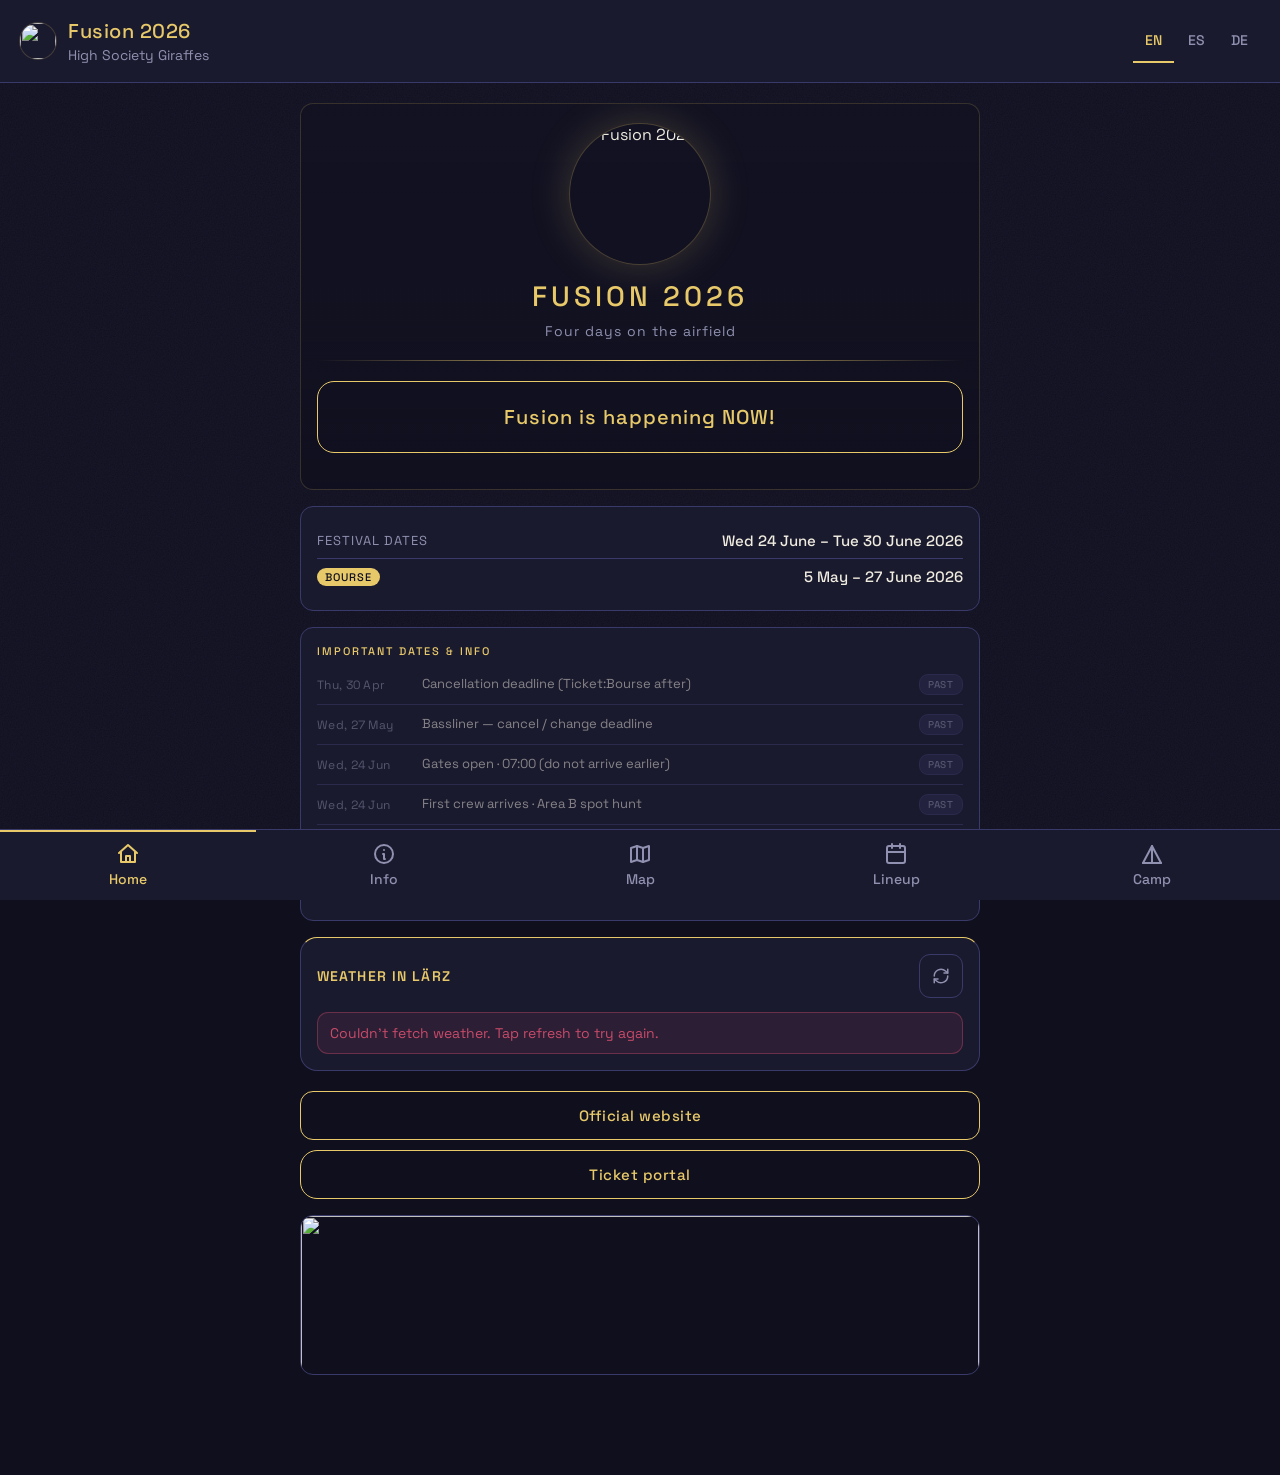
==== commit a4b4807b: "feat(nav): add 5th Lineup tab between Map and Camp New tab embeds the official Fusion timetable at h" ====
--- a/fusion-app.html
+++ b/fusion-app.html
@@ -2385,6 +2385,21 @@
     }
     .sitemap-fallback p { margin: 0; }
     .sitemap-open { margin-top: 10px; }
+
+    .timetable-wrap {
+      border-radius: 12px;
+      overflow: hidden;
+      background: var(--surface);
+      border: 1px solid var(--border);
+      margin-bottom: 12px;
+    }
+    .timetable-frame {
+      display: block;
+      width: 100%;
+      height: calc(100dvh - 200px);
+      min-height: 520px;
+      border: 0;
+    }
 
     /* ===== Admin dashboard ===== */
     .admin-overlay {
@@ -3059,6 +3074,25 @@
       <a class="link-btn sitemap-open" href="https://timetable.fusion-festival.de/#/map" target="_blank" rel="noopener noreferrer" data-i18n="map_open_official">Open official Fusion App</a>
       <img class="tab-footer-art" src="assets/Fusion25_firespace_Medium.png" alt="" loading="lazy">
     </section>
+
+    <section id="tab-timetable">
+      <h2 class="map-title" data-i18n="timetable_title">Timetable</h2>
+      <div class="timetable-wrap">
+        <iframe
+          id="official-timetable-frame"
+          class="timetable-frame"
+          src="https://timetable.fusion-festival.de/"
+          title="Fusion festival official timetable"
+          loading="lazy"
+          referrerpolicy="no-referrer-when-downgrade"
+          allow="fullscreen"></iframe>
+        <div class="sitemap-fallback" id="timetable-fallback" hidden>
+          <p data-i18n="timetable_blocked_note">Couldn't load the embedded timetable. Open it in a new tab instead.</p>
+        </div>
+      </div>
+      <a class="link-btn sitemap-open" href="https://timetable.fusion-festival.de/" target="_blank" rel="noopener noreferrer" data-i18n="timetable_open_official">Open official Fusion timetable</a>
+    </section>
+
     <section id="tab-camp">
       <div class="tab-hero tab-hero-camp" aria-hidden="true"></div>
       <div class="accordion" data-acc>
@@ -3352,6 +3386,10 @@
       <svg viewBox="0 0 24 24"><polygon points="3 6 9 4 15 6 21 4 21 18 15 20 9 18 3 20"/><line x1="9" y1="4" x2="9" y2="18"/><line x1="15" y1="6" x2="15" y2="20"/></svg>
       <span data-i18n="nav_map">Map</span>
     </button>
+    <button class="tab-btn" data-tab="tab-timetable">
+      <svg viewBox="0 0 24 24"><rect x="3" y="4" width="18" height="17" rx="2"/><line x1="16" y1="2" x2="16" y2="6"/><line x1="8" y1="2" x2="8" y2="6"/><line x1="3" y1="10" x2="21" y2="10"/></svg>
+      <span data-i18n="nav_timetable">Lineup</span>
+    </button>
     <button class="tab-btn" data-tab="tab-camp">
       <svg viewBox="0 0 24 24"><path d="M3 21L12 4l9 17"/><path d="M3 21h18"/><path d="M12 4v17"/></svg>
       <span data-i18n="nav_camp">Camp</span>
@@ -3364,6 +3402,7 @@
         nav_home: "Home",
         nav_info: "Info",
         nav_map: "Map",
+        nav_timetable: "Lineup",
         nav_camp: "Camp",
         app_title: "Fusion 2026",
         app_subtitle: "High Society Giraffes",
@@ -3525,6 +3564,9 @@
         map_intro: "The official Fusion festival site map, live from timetable.fusion-festival.de.",
         map_open_official: "Open official Fusion App",
         map_blocked_note: "Couldn't load the embedded map. Open it in a new tab instead.",
+        timetable_title: "Lineup & Timetable",
+        timetable_open_official: "Open official Fusion timetable",
+        timetable_blocked_note: "Couldn't load the embedded timetable. Open it in a new tab instead.",
         camp_members_title: "Camp Members",
         camp_members_total: "{count} campers",
         camp_members_load_error: "Couldn't reach the roster — showing the last version we had.",
@@ -3621,6 +3663,7 @@
         nav_home: "Inicio",
         nav_info: "Info",
         nav_map: "Mapa",
+        nav_timetable: "Lineup",
         nav_camp: "Camping",
         app_title: "Fusion 2026",
         app_subtitle: "High Society Giraffes",
@@ -3782,6 +3825,9 @@
         map_intro: "El plano oficial del festival Fusion, en directo desde timetable.fusion-festival.de.",
         map_open_official: "Abrir la app oficial de Fusion",
         map_blocked_note: "No se pudo cargar el plano incrustado. Ábrelo en una pestaña nueva.",
+        timetable_title: "Lineup y horario",
+        timetable_open_official: "Abrir el horario oficial de Fusion",
+        timetable_blocked_note: "No se pudo cargar el horario incrustado. Ábrelo en una pestaña nueva.",
         camp_members_title: "Miembros del camping",
         camp_members_total: "{count} personas",
         camp_members_load_error: "No se pudo cargar la lista — mostrando la última versión guardada.",
@@ -3878,6 +3924,7 @@
         nav_home: "Start",
         nav_info: "Info",
         nav_map: "Karte",
+        nav_timetable: "Lineup",
         nav_camp: "Camp",
         app_title: "Fusion 2026",
         app_subtitle: "High Society Giraffes",
@@ -4039,6 +4086,9 @@
         map_intro: "Der offizielle Fusion-Geländeplan, live von timetable.fusion-festival.de.",
         map_open_official: "Offizielle Fusion-App öffnen",
         map_blocked_note: "Eingebetteter Plan konnte nicht geladen werden. In neuem Tab öffnen.",
+        timetable_title: "Lineup & Programm",
+        timetable_open_official: "Offizielles Fusion-Programm öffnen",
+        timetable_blocked_note: "Eingebettetes Programm konnte nicht geladen werden. In neuem Tab öffnen.",
         camp_members_title: "Camp-Mitglieder",
         camp_members_total: "{count} Leute im Camp",
         camp_members_load_error: "Liste nicht erreichbar — zeige die letzte gespeicherte Version.",
@@ -6276,6 +6326,21 @@
       }, 6000);
     })();
 
+    // ===== Timetable — official iframe with same fallback pattern =====
+    (function() {
+      const frame = document.getElementById('official-timetable-frame');
+      const fallback = document.getElementById('timetable-fallback');
+      if (!frame || !fallback) return;
+      let loaded = false;
+      frame.addEventListener('load', () => { loaded = true; });
+      setTimeout(() => {
+        if (!loaded) {
+          frame.hidden = true;
+          fallback.hidden = false;
+        }
+      }, 6000);
+    })();
+
     const manifest = {
       name: "Fusion 2026",
       short_name: "Fusion",
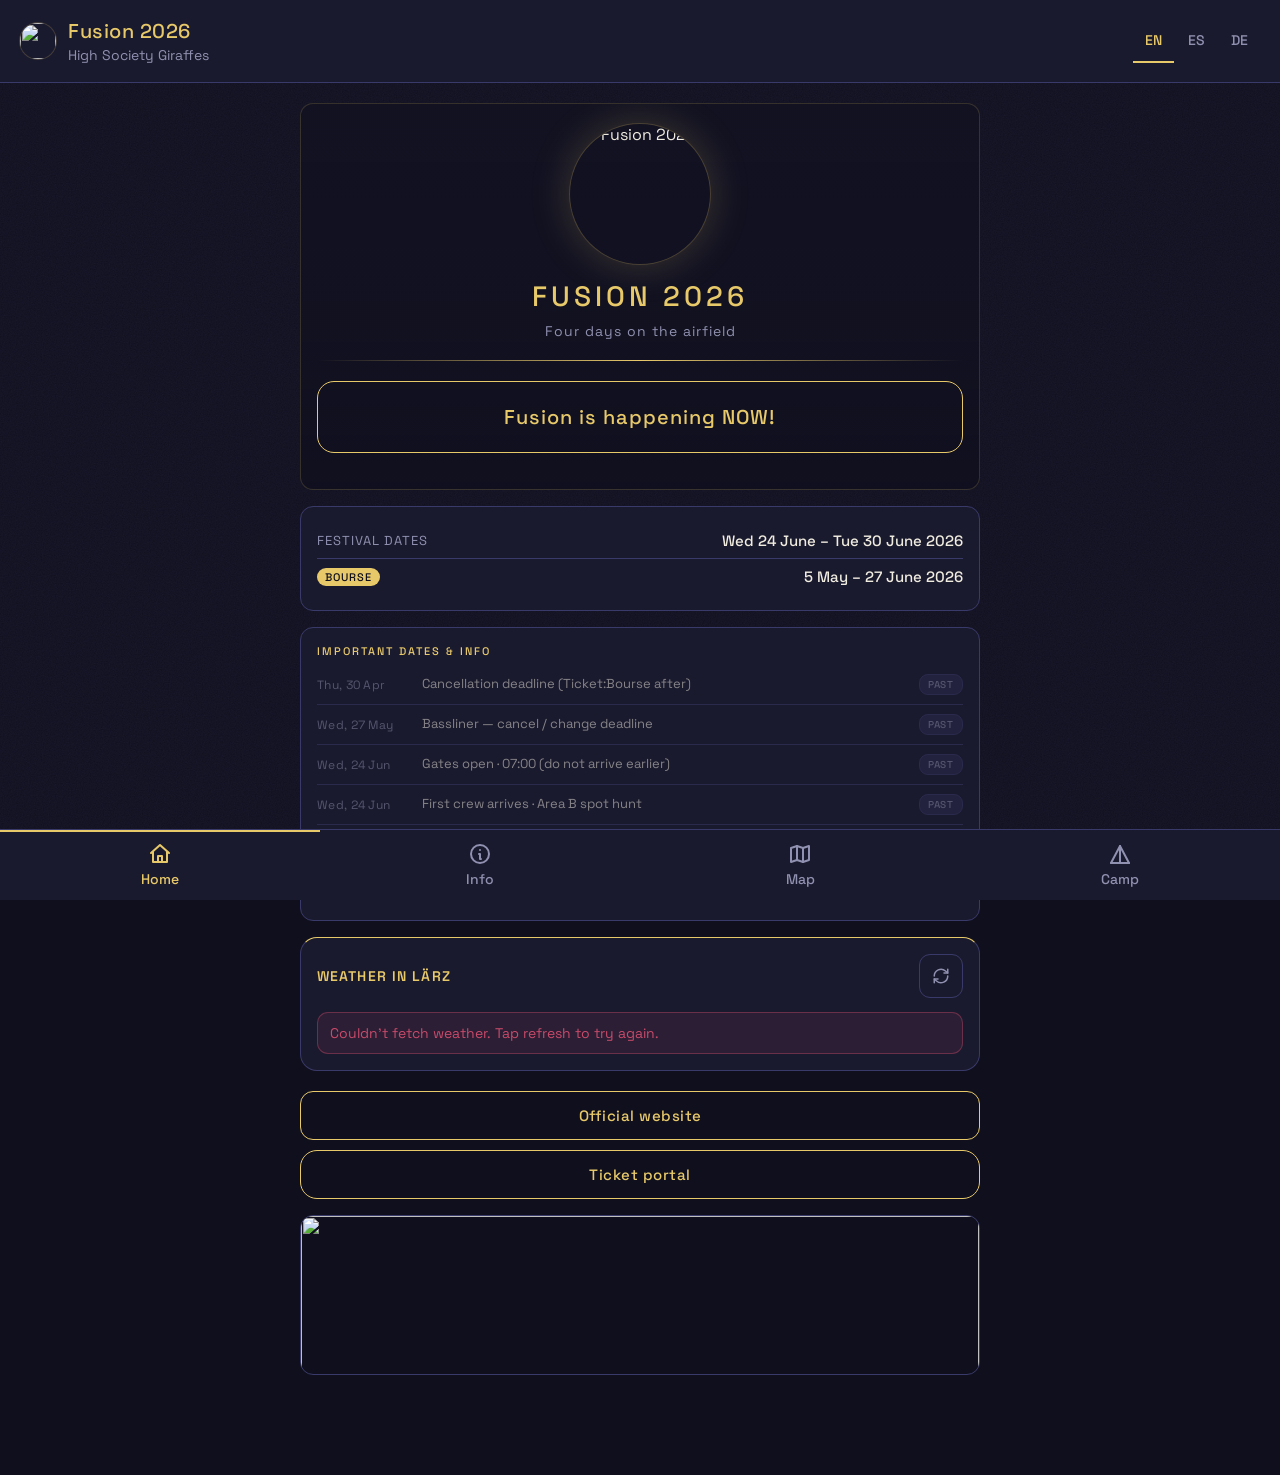
==== commit 2f8f939f: "feat(map): embed Fusion 2025 PDF map via Google Docs viewer Replaces the timetable.fusion-festival.d" ====
--- a/fusion-app.html
+++ b/fusion-app.html
@@ -2385,21 +2385,6 @@
     }
     .sitemap-fallback p { margin: 0; }
     .sitemap-open { margin-top: 10px; }
-
-    .timetable-wrap {
-      border-radius: 12px;
-      overflow: hidden;
-      background: var(--surface);
-      border: 1px solid var(--border);
-      margin-bottom: 12px;
-    }
-    .timetable-frame {
-      display: block;
-      width: 100%;
-      height: calc(100dvh - 200px);
-      min-height: 520px;
-      border: 0;
-    }
 
     /* ===== Admin dashboard ===== */
     .admin-overlay {
@@ -3057,42 +3042,23 @@
     <section id="tab-map">
       <div class="tab-hero tab-hero-map" aria-hidden="true"></div>
       <h2 class="map-title" data-i18n="map_title">Map</h2>
-      <p class="sitemap-intro" data-i18n="map_intro">The official Fusion festival site map, live from timetable.fusion-festival.de.</p>
+      <p class="sitemap-intro" data-i18n="map_intro">The official Fusion 2025 festival site map (PDF).</p>
       <div class="sitemap-wrap">
         <iframe
           id="official-map-frame"
           class="sitemap-frame"
-          src="https://timetable.fusion-festival.de/#/map"
+          src="https://docs.google.com/viewer?url=https%3A%2F%2Ffusion-festival.de%2FFusion25.pdf&embedded=true"
           title="Fusion festival official site map"
           loading="lazy"
           referrerpolicy="no-referrer-when-downgrade"
-          allow="fullscreen; geolocation"></iframe>
+          allow="fullscreen"></iframe>
         <div class="sitemap-fallback" id="sitemap-fallback" hidden>
           <p data-i18n="map_blocked_note">Couldn't load the embedded map. Open it in a new tab instead.</p>
         </div>
       </div>
-      <a class="link-btn sitemap-open" href="https://timetable.fusion-festival.de/#/map" target="_blank" rel="noopener noreferrer" data-i18n="map_open_official">Open official Fusion App</a>
+      <a class="link-btn sitemap-open" href="https://fusion-festival.de/Fusion25.pdf" target="_blank" rel="noopener noreferrer" data-i18n="map_open_official">Open Fusion 2025 map (PDF)</a>
       <img class="tab-footer-art" src="assets/Fusion25_firespace_Medium.png" alt="" loading="lazy">
     </section>
-
-    <section id="tab-timetable">
-      <h2 class="map-title" data-i18n="timetable_title">Timetable</h2>
-      <div class="timetable-wrap">
-        <iframe
-          id="official-timetable-frame"
-          class="timetable-frame"
-          src="https://timetable.fusion-festival.de/"
-          title="Fusion festival official timetable"
-          loading="lazy"
-          referrerpolicy="no-referrer-when-downgrade"
-          allow="fullscreen"></iframe>
-        <div class="sitemap-fallback" id="timetable-fallback" hidden>
-          <p data-i18n="timetable_blocked_note">Couldn't load the embedded timetable. Open it in a new tab instead.</p>
-        </div>
-      </div>
-      <a class="link-btn sitemap-open" href="https://timetable.fusion-festival.de/" target="_blank" rel="noopener noreferrer" data-i18n="timetable_open_official">Open official Fusion timetable</a>
-    </section>
-
     <section id="tab-camp">
       <div class="tab-hero tab-hero-camp" aria-hidden="true"></div>
       <div class="accordion" data-acc>
@@ -3386,10 +3352,6 @@
       <svg viewBox="0 0 24 24"><polygon points="3 6 9 4 15 6 21 4 21 18 15 20 9 18 3 20"/><line x1="9" y1="4" x2="9" y2="18"/><line x1="15" y1="6" x2="15" y2="20"/></svg>
       <span data-i18n="nav_map">Map</span>
     </button>
-    <button class="tab-btn" data-tab="tab-timetable">
-      <svg viewBox="0 0 24 24"><rect x="3" y="4" width="18" height="17" rx="2"/><line x1="16" y1="2" x2="16" y2="6"/><line x1="8" y1="2" x2="8" y2="6"/><line x1="3" y1="10" x2="21" y2="10"/></svg>
-      <span data-i18n="nav_timetable">Lineup</span>
-    </button>
     <button class="tab-btn" data-tab="tab-camp">
       <svg viewBox="0 0 24 24"><path d="M3 21L12 4l9 17"/><path d="M3 21h18"/><path d="M12 4v17"/></svg>
       <span data-i18n="nav_camp">Camp</span>
@@ -3402,7 +3364,6 @@
         nav_home: "Home",
         nav_info: "Info",
         nav_map: "Map",
-        nav_timetable: "Lineup",
         nav_camp: "Camp",
         app_title: "Fusion 2026",
         app_subtitle: "High Society Giraffes",
@@ -3561,12 +3522,9 @@
         schedule_add: "Add",
         schedule_empty: "No entries yet — add your first camp meetup above.",
         map_title: "Map",
-        map_intro: "The official Fusion festival site map, live from timetable.fusion-festival.de.",
-        map_open_official: "Open official Fusion App",
+        map_intro: "The official Fusion 2025 festival site map (PDF).",
+        map_open_official: "Open Fusion 2025 map (PDF)",
         map_blocked_note: "Couldn't load the embedded map. Open it in a new tab instead.",
-        timetable_title: "Lineup & Timetable",
-        timetable_open_official: "Open official Fusion timetable",
-        timetable_blocked_note: "Couldn't load the embedded timetable. Open it in a new tab instead.",
         camp_members_title: "Camp Members",
         camp_members_total: "{count} campers",
         camp_members_load_error: "Couldn't reach the roster — showing the last version we had.",
@@ -3663,7 +3621,6 @@
         nav_home: "Inicio",
         nav_info: "Info",
         nav_map: "Mapa",
-        nav_timetable: "Lineup",
         nav_camp: "Camping",
         app_title: "Fusion 2026",
         app_subtitle: "High Society Giraffes",
@@ -3822,12 +3779,9 @@
         schedule_add: "Añadir",
         schedule_empty: "Sin entradas aún — añade tu primer encuentro arriba.",
         map_title: "Mapa",
-        map_intro: "El plano oficial del festival Fusion, en directo desde timetable.fusion-festival.de.",
-        map_open_official: "Abrir la app oficial de Fusion",
+        map_intro: "El plano oficial del festival Fusion 2025 (PDF).",
+        map_open_official: "Abrir el plano de Fusion 2025 (PDF)",
         map_blocked_note: "No se pudo cargar el plano incrustado. Ábrelo en una pestaña nueva.",
-        timetable_title: "Lineup y horario",
-        timetable_open_official: "Abrir el horario oficial de Fusion",
-        timetable_blocked_note: "No se pudo cargar el horario incrustado. Ábrelo en una pestaña nueva.",
         camp_members_title: "Miembros del camping",
         camp_members_total: "{count} personas",
         camp_members_load_error: "No se pudo cargar la lista — mostrando la última versión guardada.",
@@ -3924,7 +3878,6 @@
         nav_home: "Start",
         nav_info: "Info",
         nav_map: "Karte",
-        nav_timetable: "Lineup",
         nav_camp: "Camp",
         app_title: "Fusion 2026",
         app_subtitle: "High Society Giraffes",
@@ -4083,12 +4036,9 @@
         schedule_add: "Hinzufügen",
         schedule_empty: "Noch keine Einträge — füg oben dein erstes Camp-Treffen hinzu.",
         map_title: "Karte",
-        map_intro: "Der offizielle Fusion-Geländeplan, live von timetable.fusion-festival.de.",
-        map_open_official: "Offizielle Fusion-App öffnen",
+        map_intro: "Der offizielle Fusion-2025-Geländeplan (PDF).",
+        map_open_official: "Fusion-2025-Karte öffnen (PDF)",
         map_blocked_note: "Eingebetteter Plan konnte nicht geladen werden. In neuem Tab öffnen.",
-        timetable_title: "Lineup & Programm",
-        timetable_open_official: "Offizielles Fusion-Programm öffnen",
-        timetable_blocked_note: "Eingebettetes Programm konnte nicht geladen werden. In neuem Tab öffnen.",
         camp_members_title: "Camp-Mitglieder",
         camp_members_total: "{count} Leute im Camp",
         camp_members_load_error: "Liste nicht erreichbar — zeige die letzte gespeicherte Version.",
@@ -6326,21 +6276,6 @@
       }, 6000);
     })();
 
-    // ===== Timetable — official iframe with same fallback pattern =====
-    (function() {
-      const frame = document.getElementById('official-timetable-frame');
-      const fallback = document.getElementById('timetable-fallback');
-      if (!frame || !fallback) return;
-      let loaded = false;
-      frame.addEventListener('load', () => { loaded = true; });
-      setTimeout(() => {
-        if (!loaded) {
-          frame.hidden = true;
-          fallback.hidden = false;
-        }
-      }, 6000);
-    })();
-
     const manifest = {
       name: "Fusion 2026",
       short_name: "Fusion",
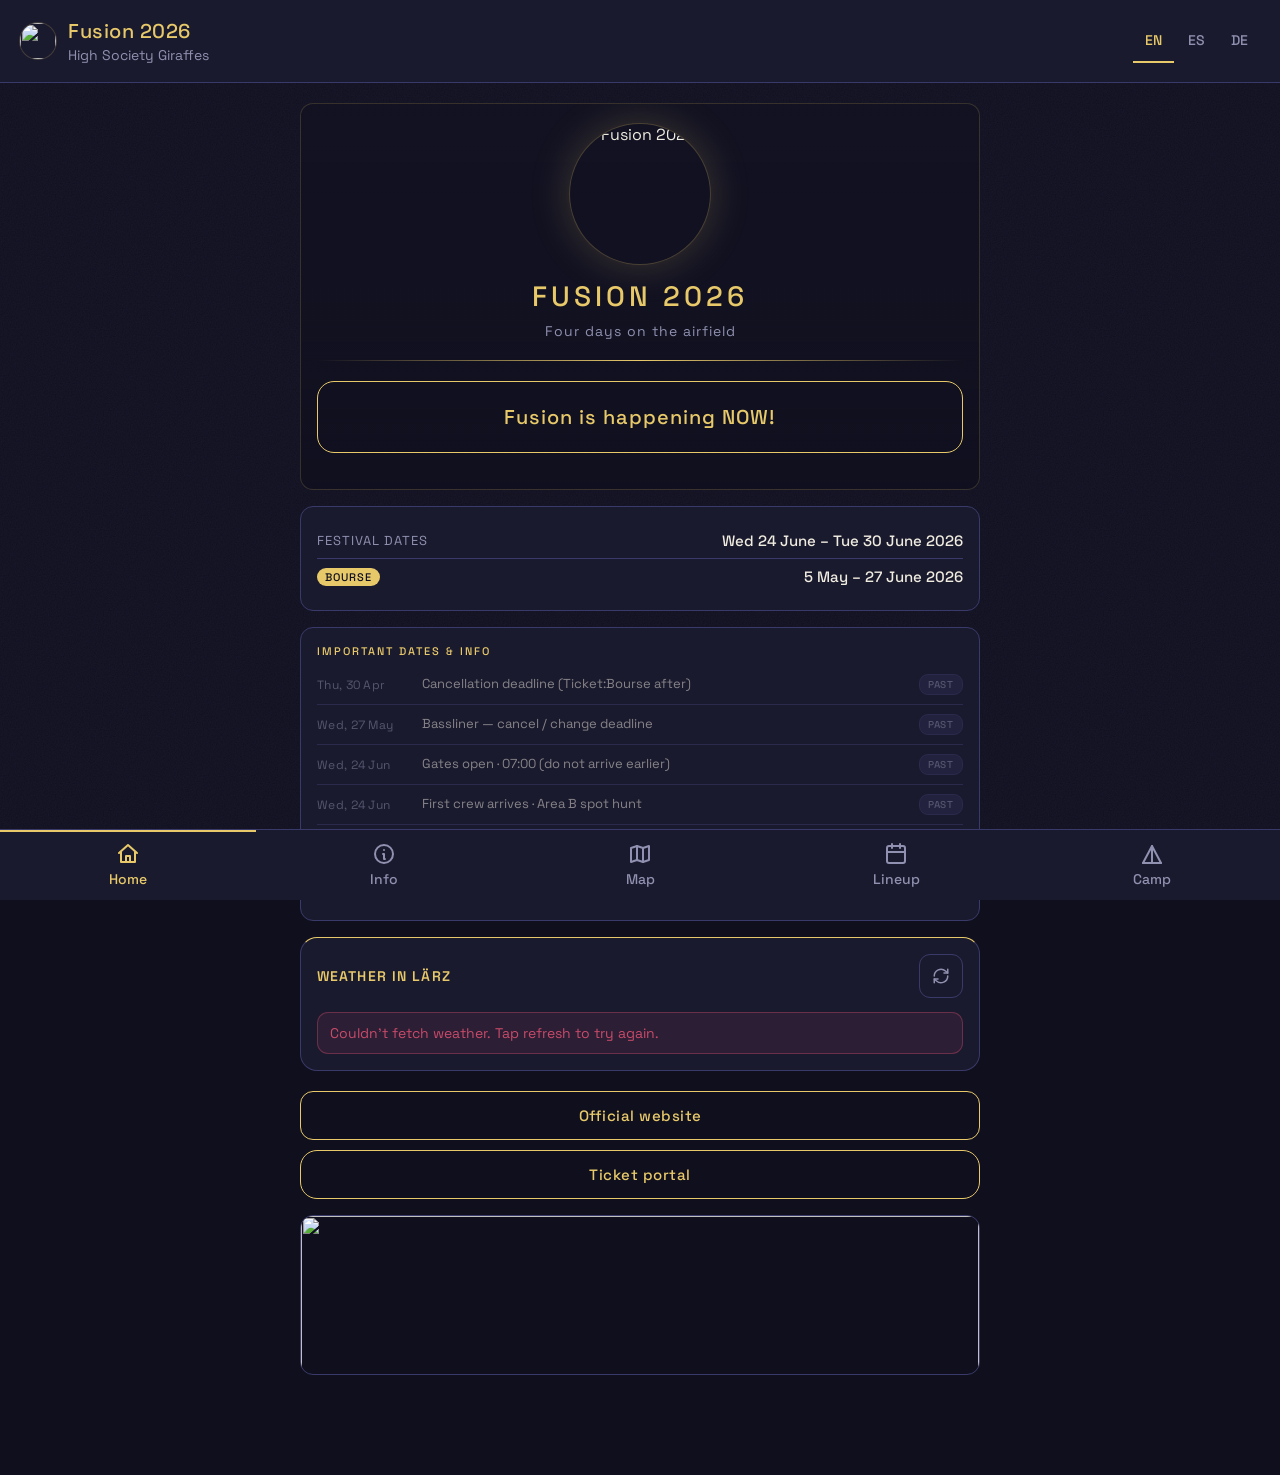
==== commit 6d6b4bf6: "feat(nav): add 5th Lineup tab embedding official Fusion timetable New tab embeds the official Fusion" ====
--- a/fusion-app.html
+++ b/fusion-app.html
@@ -2385,6 +2385,21 @@
     }
     .sitemap-fallback p { margin: 0; }
     .sitemap-open { margin-top: 10px; }
+
+    .timetable-wrap {
+      border-radius: 12px;
+      overflow: hidden;
+      background: var(--surface);
+      border: 1px solid var(--border);
+      margin-bottom: 12px;
+    }
+    .timetable-frame {
+      display: block;
+      width: 100%;
+      height: calc(100dvh - 200px);
+      min-height: 520px;
+      border: 0;
+    }
 
     /* ===== Admin dashboard ===== */
     .admin-overlay {
@@ -3059,6 +3074,25 @@
       <a class="link-btn sitemap-open" href="https://fusion-festival.de/Fusion25.pdf" target="_blank" rel="noopener noreferrer" data-i18n="map_open_official">Open Fusion 2025 map (PDF)</a>
       <img class="tab-footer-art" src="assets/Fusion25_firespace_Medium.png" alt="" loading="lazy">
     </section>
+
+    <section id="tab-timetable">
+      <h2 class="map-title" data-i18n="timetable_title">Timetable</h2>
+      <div class="timetable-wrap">
+        <iframe
+          id="official-timetable-frame"
+          class="timetable-frame"
+          src="https://timetable.fusion-festival.de/"
+          title="Fusion festival official timetable"
+          loading="lazy"
+          referrerpolicy="no-referrer-when-downgrade"
+          allow="fullscreen"></iframe>
+        <div class="sitemap-fallback" id="timetable-fallback" hidden>
+          <p data-i18n="timetable_blocked_note">Couldn't load the embedded timetable. Open it in a new tab instead.</p>
+        </div>
+      </div>
+      <a class="link-btn sitemap-open" href="https://timetable.fusion-festival.de/" target="_blank" rel="noopener noreferrer" data-i18n="timetable_open_official">Open official Fusion timetable</a>
+    </section>
+
     <section id="tab-camp">
       <div class="tab-hero tab-hero-camp" aria-hidden="true"></div>
       <div class="accordion" data-acc>
@@ -3352,6 +3386,10 @@
       <svg viewBox="0 0 24 24"><polygon points="3 6 9 4 15 6 21 4 21 18 15 20 9 18 3 20"/><line x1="9" y1="4" x2="9" y2="18"/><line x1="15" y1="6" x2="15" y2="20"/></svg>
       <span data-i18n="nav_map">Map</span>
     </button>
+    <button class="tab-btn" data-tab="tab-timetable">
+      <svg viewBox="0 0 24 24"><rect x="3" y="4" width="18" height="17" rx="2"/><line x1="16" y1="2" x2="16" y2="6"/><line x1="8" y1="2" x2="8" y2="6"/><line x1="3" y1="10" x2="21" y2="10"/></svg>
+      <span data-i18n="nav_timetable">Lineup</span>
+    </button>
     <button class="tab-btn" data-tab="tab-camp">
       <svg viewBox="0 0 24 24"><path d="M3 21L12 4l9 17"/><path d="M3 21h18"/><path d="M12 4v17"/></svg>
       <span data-i18n="nav_camp">Camp</span>
@@ -3364,6 +3402,7 @@
         nav_home: "Home",
         nav_info: "Info",
         nav_map: "Map",
+        nav_timetable: "Lineup",
         nav_camp: "Camp",
         app_title: "Fusion 2026",
         app_subtitle: "High Society Giraffes",
@@ -3525,6 +3564,9 @@
         map_intro: "The official Fusion 2025 festival site map (PDF).",
         map_open_official: "Open Fusion 2025 map (PDF)",
         map_blocked_note: "Couldn't load the embedded map. Open it in a new tab instead.",
+        timetable_title: "Lineup & Timetable",
+        timetable_open_official: "Open official Fusion timetable",
+        timetable_blocked_note: "Couldn't load the embedded timetable. Open it in a new tab instead.",
         camp_members_title: "Camp Members",
         camp_members_total: "{count} campers",
         camp_members_load_error: "Couldn't reach the roster — showing the last version we had.",
@@ -3621,6 +3663,7 @@
         nav_home: "Inicio",
         nav_info: "Info",
         nav_map: "Mapa",
+        nav_timetable: "Lineup",
         nav_camp: "Camping",
         app_title: "Fusion 2026",
         app_subtitle: "High Society Giraffes",
@@ -3782,6 +3825,9 @@
         map_intro: "El plano oficial del festival Fusion 2025 (PDF).",
         map_open_official: "Abrir el plano de Fusion 2025 (PDF)",
         map_blocked_note: "No se pudo cargar el plano incrustado. Ábrelo en una pestaña nueva.",
+        timetable_title: "Lineup y horario",
+        timetable_open_official: "Abrir el horario oficial de Fusion",
+        timetable_blocked_note: "No se pudo cargar el horario incrustado. Ábrelo en una pestaña nueva.",
         camp_members_title: "Miembros del camping",
         camp_members_total: "{count} personas",
         camp_members_load_error: "No se pudo cargar la lista — mostrando la última versión guardada.",
@@ -3878,6 +3924,7 @@
         nav_home: "Start",
         nav_info: "Info",
         nav_map: "Karte",
+        nav_timetable: "Lineup",
         nav_camp: "Camp",
         app_title: "Fusion 2026",
         app_subtitle: "High Society Giraffes",
@@ -4039,6 +4086,9 @@
         map_intro: "Der offizielle Fusion-2025-Geländeplan (PDF).",
         map_open_official: "Fusion-2025-Karte öffnen (PDF)",
         map_blocked_note: "Eingebetteter Plan konnte nicht geladen werden. In neuem Tab öffnen.",
+        timetable_title: "Lineup & Programm",
+        timetable_open_official: "Offizielles Fusion-Programm öffnen",
+        timetable_blocked_note: "Eingebettetes Programm konnte nicht geladen werden. In neuem Tab öffnen.",
         camp_members_title: "Camp-Mitglieder",
         camp_members_total: "{count} Leute im Camp",
         camp_members_load_error: "Liste nicht erreichbar — zeige die letzte gespeicherte Version.",
@@ -6276,6 +6326,21 @@
       }, 6000);
     })();
 
+    // ===== Timetable — official iframe with same fallback pattern =====
+    (function() {
+      const frame = document.getElementById('official-timetable-frame');
+      const fallback = document.getElementById('timetable-fallback');
+      if (!frame || !fallback) return;
+      let loaded = false;
+      frame.addEventListener('load', () => { loaded = true; });
+      setTimeout(() => {
+        if (!loaded) {
+          frame.hidden = true;
+          fallback.hidden = false;
+        }
+      }, 6000);
+    })();
+
     const manifest = {
       name: "Fusion 2026",
       short_name: "Fusion",
